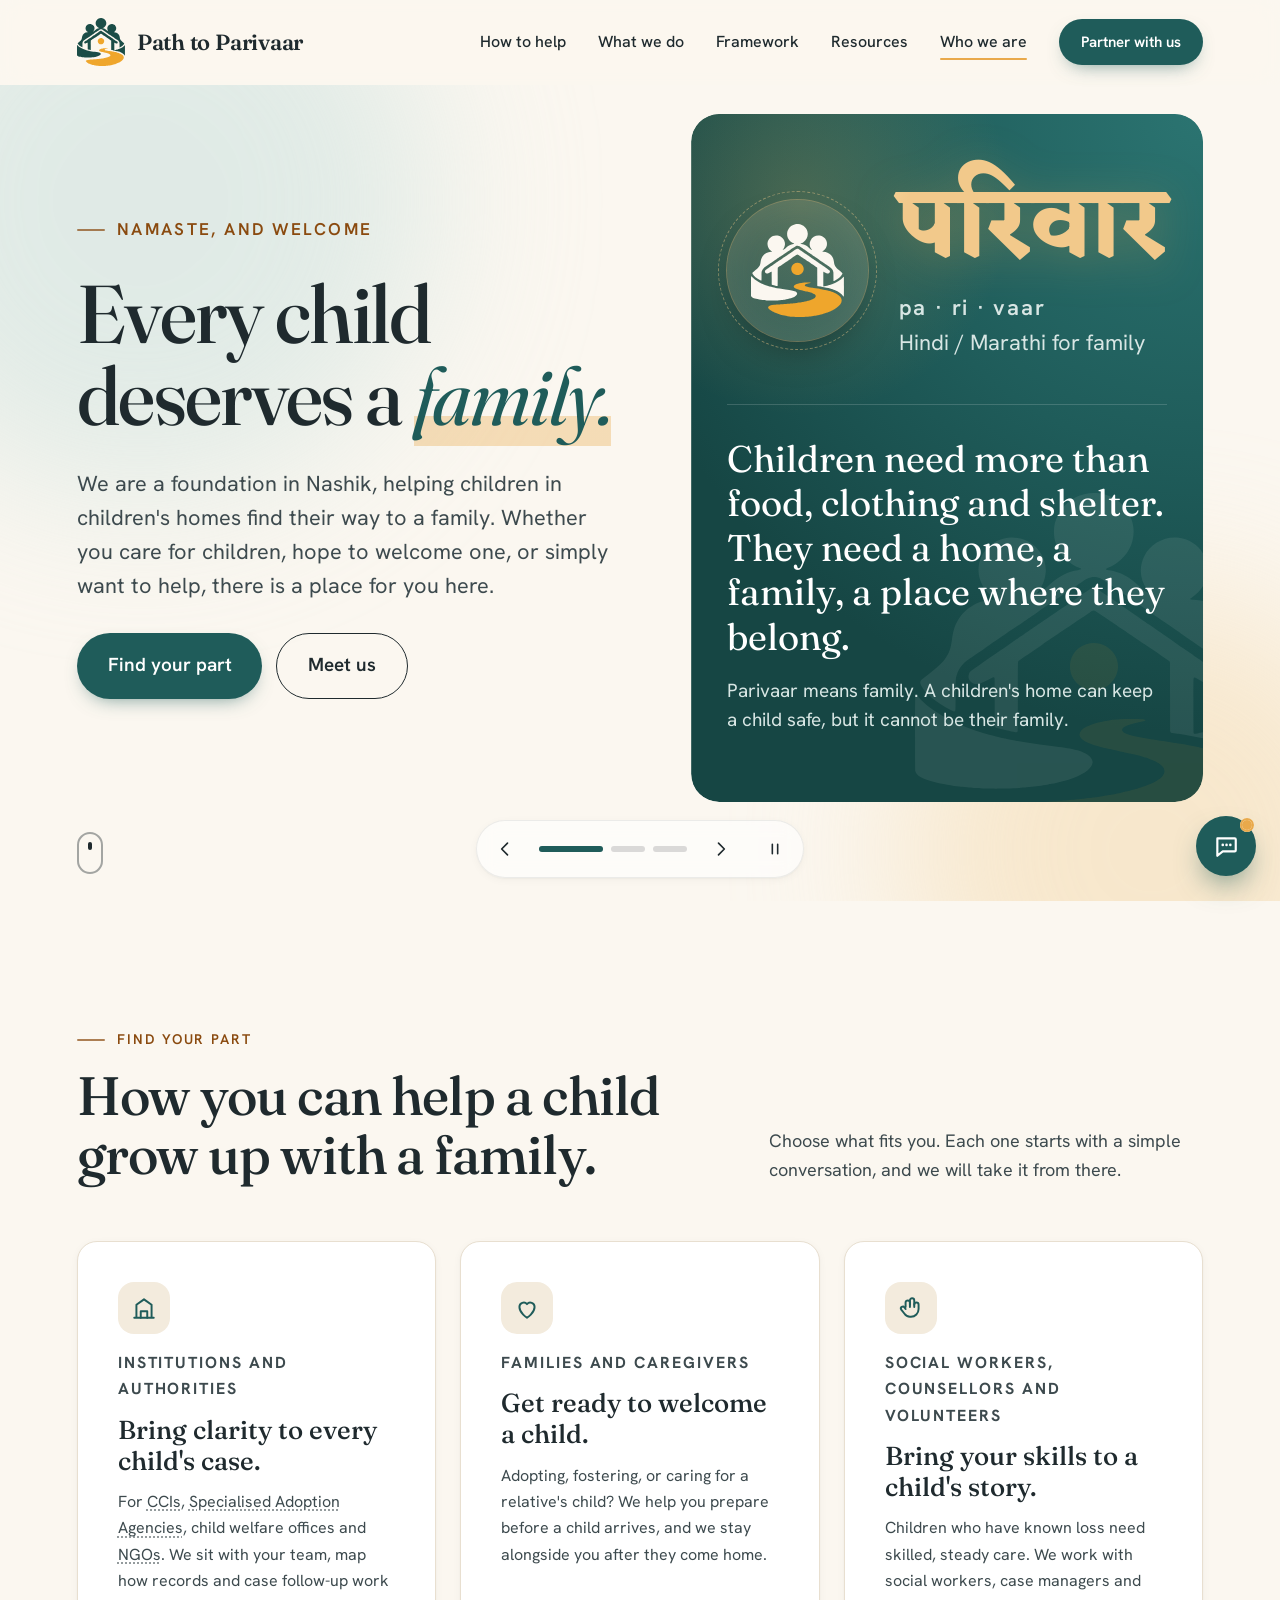
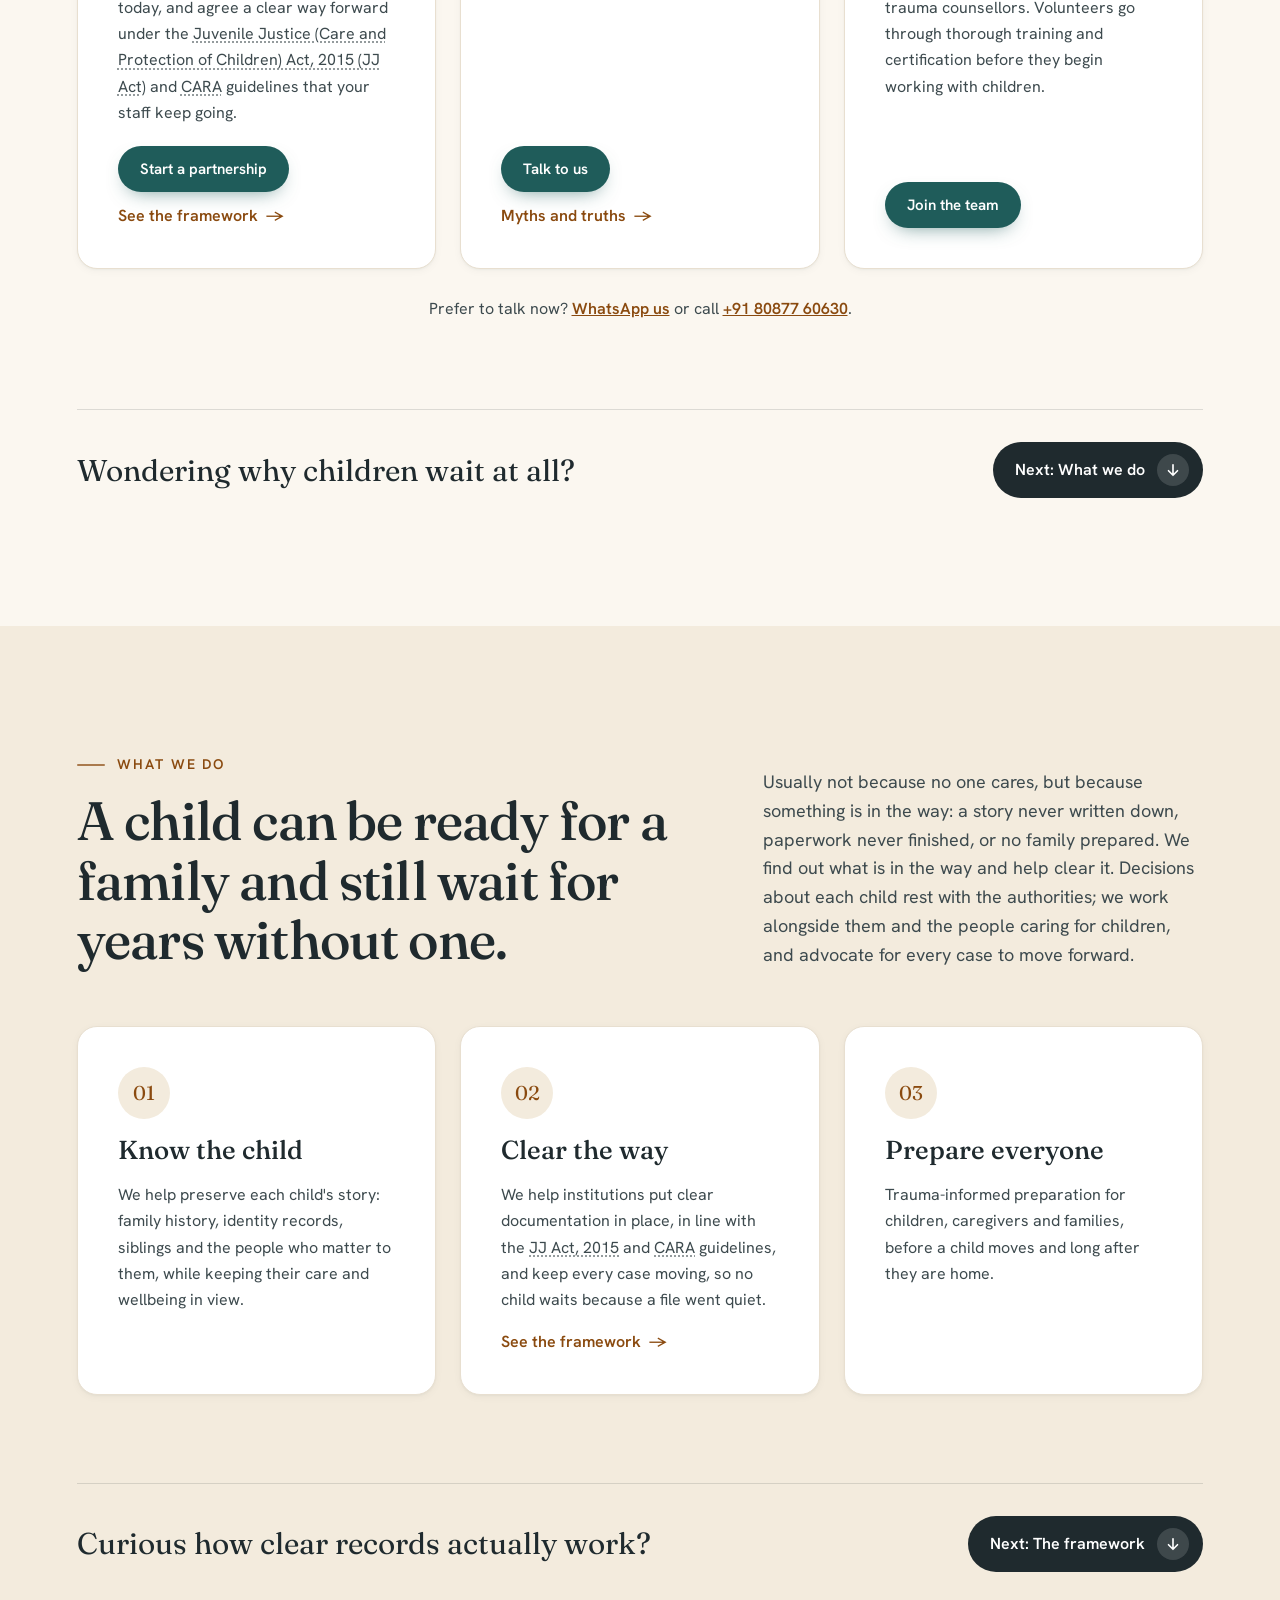
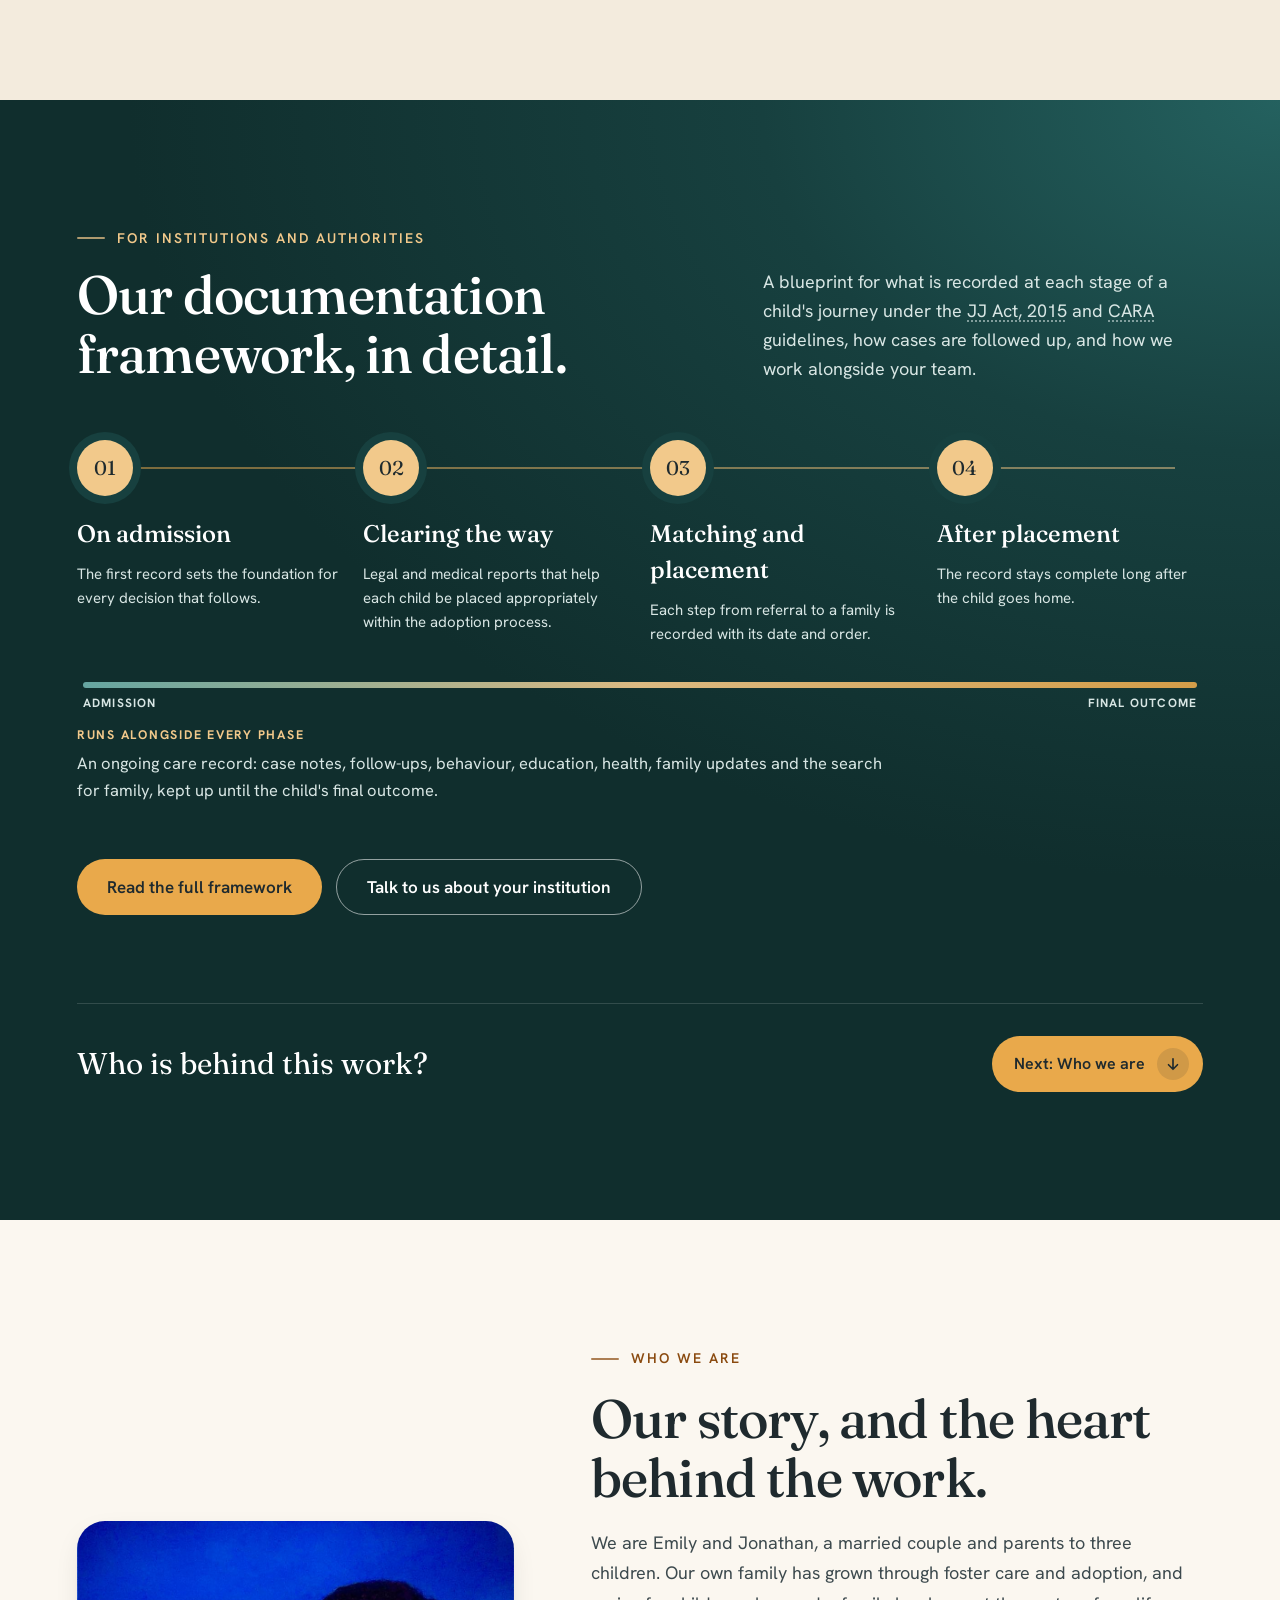
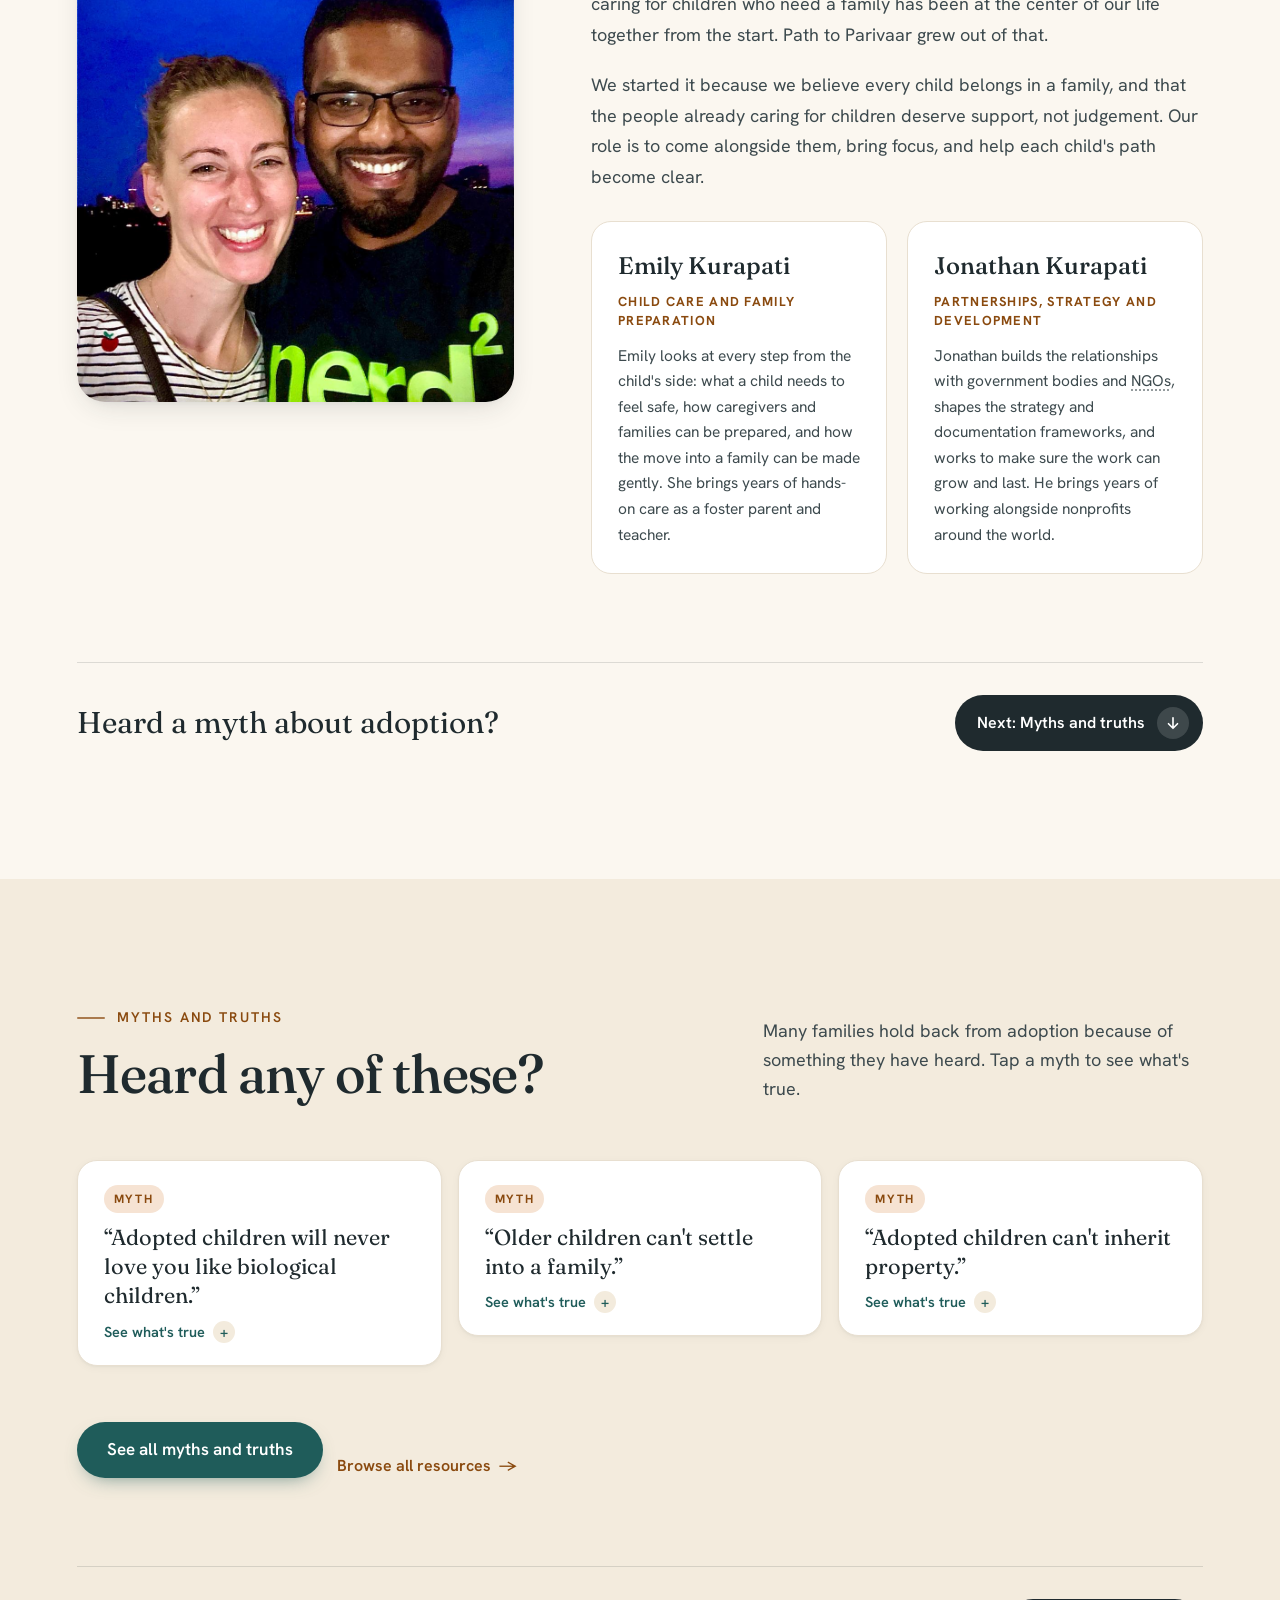
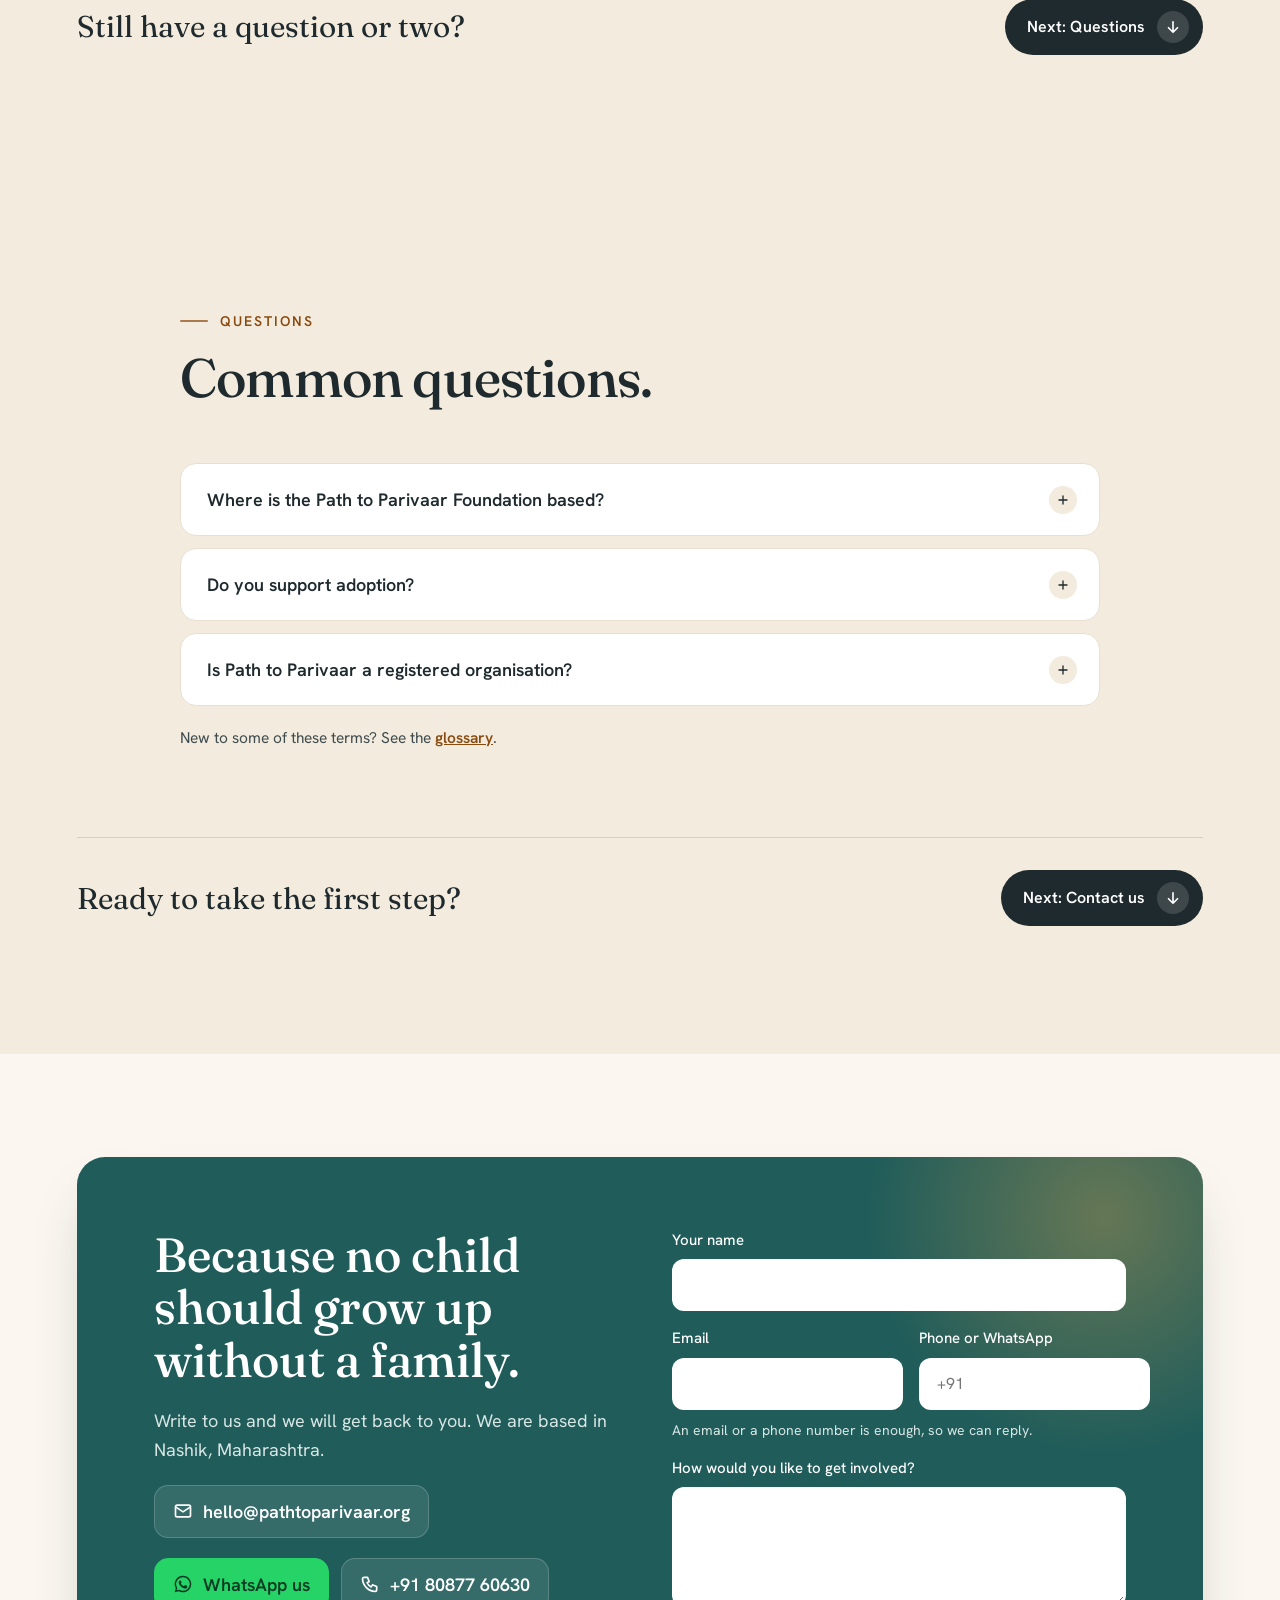
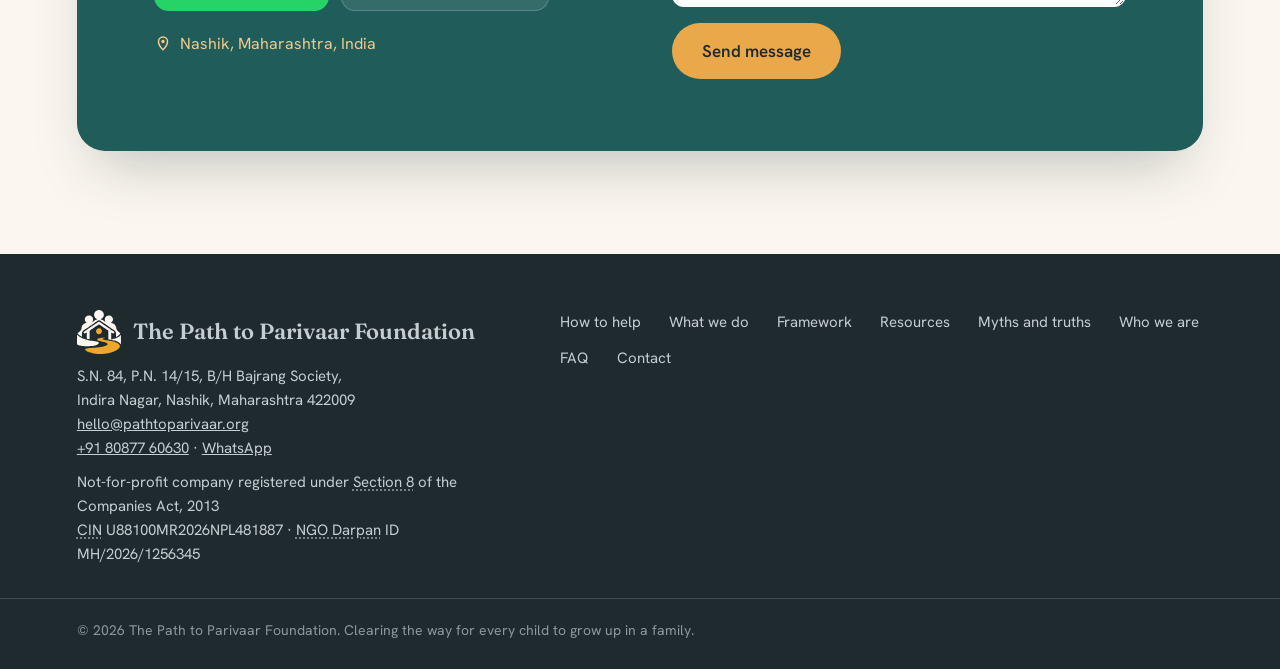
==== index.html @ e277a5b7 "Add Myths and truths and Resources pages, with links across the site - myths.html: 10 myths with tap" ====
<!doctype html>
<html lang="en-IN">
<head>
<meta charset="utf-8">
<meta name="viewport" content="width=device-width, initial-scale=1, viewport-fit=cover">
<title>Path to Parivaar Foundation | Family-Based Care for Children in Nashik, Maharashtra</title>
<meta name="description" content="The Path to Parivaar Foundation, Nashik: we find out what is keeping a child from growing up in a family, and help clear it, working alongside children's homes and government bodies under the Juvenile Justice (Care and Protection of Children) Act, 2015 and CARA guidelines.">
<meta name="keywords" content="Path to Parivaar, Nashik NGO, child welfare Nashik, foster care Maharashtra, adoption Nashik, kinship care India, family-based care, child care institutions, CCI support, deinstitutionalisation India, permanency for children">
<meta name="author" content="The Path to Parivaar Foundation">
<meta name="robots" content="index, follow, max-image-preview:large">
<link rel="canonical" href="https://pathtoparivaar.org/">
<meta name="theme-color" content="#1F5C5A">

<!-- Local SEO -->
<meta name="geo.region" content="IN-MH">
<meta name="geo.placename" content="Nashik, Maharashtra">
<meta name="geo.position" content="19.9975;73.7898">
<meta name="ICBM" content="19.9975, 73.7898">

<!-- Open Graph / social -->
<meta property="og:type" content="website">
<meta property="og:site_name" content="The Path to Parivaar Foundation">
<meta property="og:locale" content="en_IN">
<meta property="og:url" content="https://pathtoparivaar.org/">
<meta property="og:title" content="Path to Parivaar Foundation | Every child deserves a family">
<meta property="og:description" content="We find out what is keeping a child from growing up in a family, and help clear it. Based in Nashik, Maharashtra.">
<meta property="og:image" content="https://pathtoparivaar.org/assets/img/social-share.jpg">
<meta property="og:image:type" content="image/jpeg">
<meta property="og:image:width" content="1200">
<meta property="og:image:height" content="630">
<meta property="og:image:alt" content="The Path to Parivaar Foundation: Every child deserves a family. Nashik, Maharashtra.">
<meta name="twitter:card" content="summary_large_image">
<meta name="twitter:title" content="Path to Parivaar Foundation | Every child deserves a family">
<meta name="twitter:description" content="We find out what is keeping a child from growing up in a family, and help clear it. Based in Nashik, Maharashtra.">
<meta name="twitter:image" content="https://pathtoparivaar.org/assets/img/social-share.jpg">
<meta name="twitter:image:alt" content="The Path to Parivaar Foundation: Every child deserves a family. Nashik, Maharashtra.">

<link rel="icon" href="assets/img/favicon.ico" sizes="48x48">
<link rel="icon" href="assets/img/favicon.svg" type="image/svg+xml">
<link rel="apple-touch-icon" href="assets/img/apple-touch-icon.png">
<link rel="manifest" href="site.webmanifest">

<link rel="preconnect" href="https://fonts.googleapis.com">
<link rel="preconnect" href="https://fonts.gstatic.com" crossorigin>
<link href="https://fonts.googleapis.com/css2?family=Fraunces:opsz,wght@9..144,400;9..144,500;9..144,600&amp;family=Hanken+Grotesk:wght@400;500;600;700&amp;family=Eczar:wght@600;700&amp;display=swap" rel="stylesheet">
<link rel="stylesheet" href="assets/css/styles.css">

<script type="application/ld+json">
{
  "@context": "https://schema.org",
  "@graph": [
    {
      "@type": "NGO",
      "@id": "https://pathtoparivaar.org/#org",
      "name": "The Path to Parivaar Foundation",
      "legalName": "Path to Parivaar Foundation",
      "alternateName": "Path to Parivaar",
      "foundingDate": "2026-10-17",
      "founder": [
        { "@type": "Person", "name": "Emily Kurapati", "jobTitle": "Child care and family preparation" },
        { "@type": "Person", "name": "Jonathan Kurapati", "jobTitle": "Partnerships, strategy and development" }
      ],
      "identifier": [
        { "@type": "PropertyValue", "propertyID": "CIN", "value": "U88100MR2026NPL481887" },
        { "@type": "PropertyValue", "propertyID": "NGO Darpan ID", "value": "MH/2026/1256345" }
      ],
      "url": "https://pathtoparivaar.org/",
      "logo": "https://pathtoparivaar.org/assets/brand/logo-1024.png",
      "image": "https://pathtoparivaar.org/assets/img/social-share.jpg",
      "email": "hello@pathtoparivaar.org",
      "telephone": "+91-80877-60630",
      "contactPoint": {
        "@type": "ContactPoint",
        "telephone": "+91-80877-60630",
        "email": "hello@pathtoparivaar.org",
        "contactType": "customer support",
        "areaServed": "IN"
      },
      "description": "A Nashik, Maharashtra based foundation that finds out what is keeping a child from growing up in a family, and helps clear it, working alongside children's homes and government bodies under the Juvenile Justice (Care and Protection of Children) Act, 2015 and CARA guidelines.",
      "slogan": "Every child deserves a family.",
      "address": {
        "@type": "PostalAddress",
        "streetAddress": "S.N. 84, P.N. 14/15, B/H Bajrang Society, Indira Nagar",
        "postalCode": "422009",
        "addressLocality": "Nashik",
        "addressRegion": "Maharashtra",
        "addressCountry": "IN"
      },
      "geo": { "@type": "GeoCoordinates", "latitude": 19.9975, "longitude": 73.7898 },
      "areaServed": [
        { "@type": "City", "name": "Nashik" },
        { "@type": "State", "name": "Maharashtra" },
        { "@type": "Country", "name": "India" }
      ],
      "knowsAbout": ["Family-based care", "Foster care", "Kinship care", "Adoption", "Family reunification", "Trauma-informed care", "Child protection", "Legal identity documentation for children"]
    },
    {
      "@type": "WebSite",
      "@id": "https://pathtoparivaar.org/#website",
      "url": "https://pathtoparivaar.org/",
      "name": "The Path to Parivaar Foundation",
      "inLanguage": "en-IN",
      "publisher": { "@id": "https://pathtoparivaar.org/#org" }
    },
    {
      "@type": "FAQPage",
      "mainEntity": [
        {
          "@type": "Question",
          "name": "Where is the Path to Parivaar Foundation based?",
          "acceptedAnswer": { "@type": "Answer", "text": "We are based in Nashik, Maharashtra, India. Our work begins with children, institutions, and families in and around Nashik." }
        },
        {
          "@type": "Question",
          "name": "Do you support adoption?",
          "acceptedAnswer": { "@type": "Answer", "text": "We value adoption deeply; our own family has grown through it. What we hope for is the best outcome for each child. For many children that is adoption, and for others it is a safe return to their birth family or care with relatives. The decision always rests with the authorities. Our part is to make sure they have the full picture, and to advocate for each child's case to move forward without delay." }
        },
        {
          "@type": "Question",
          "name": "Is Path to Parivaar a registered organisation?",
          "acceptedAnswer": { "@type": "Answer", "text": "Yes. Path to Parivaar Foundation is a not-for-profit company registered under Section 8 of the Companies Act, 2013, incorporated on 17 October 2026 (CIN U88100MR2026NPL481887). We are also registered on NITI Aayog's NGO Darpan portal (Darpan ID MH/2026/1256345)." }
        }
      ]
    }
  ]
}
</script>
</head>
<body data-formspree="myeeanyq">
<a class="skip-link" href="#main">Skip to content</a>

<!-- NAV -->
<header class="site-header" id="site-header">
  <div class="header-inner">
    <a href="#top" class="brand" id="brand" aria-label="Path to Parivaar, back to top">
      <img class="brand-mark" src="assets/brand/logo.svg" width="48" height="48" alt="" aria-hidden="true">
      <span class="brand-name">Path to Parivaar</span>
    </a>
    <nav aria-label="Main" class="main-nav" id="main-nav">
      <a href="#involved" class="nav-link">How to help</a>
      <a href="#work" class="nav-link">What we do</a>
      <a href="framework.html" class="nav-link">Framework</a>
      <a href="resources.html" class="nav-link">Resources</a>
      <a href="#team" class="nav-link">Who we are</a>
      <a href="#contact" class="btn btn-primary btn-sm">Partner with us</a>
    </nav>
    <button class="menu-toggle" id="menu-toggle" aria-label="Open menu" aria-expanded="false" aria-controls="main-nav">
      <span></span><span></span><span></span>
    </button>
  </div>
  <div class="scroll-progress" aria-hidden="true"><span id="scroll-progress-bar"></span></div>
</header>

<main id="main">

<!-- HERO SLIDER -->
<section id="top" class="hero" aria-roledescription="carousel" aria-label="Highlights" data-chapter="Welcome">
  <div class="hero-bg" aria-hidden="true">
    <span class="blob blob-a"></span>
    <span class="blob blob-b"></span>
  </div>

  <div class="hero-slides" id="hero-slides" aria-live="polite">

    <!-- Slide 1 -->
    <div class="slide is-active" role="group" aria-roledescription="slide" aria-label="1 of 3" data-theme="teal">
      <div class="slide-copy">
        <p class="eyebrow anim">Namaste, and welcome</p>
        <h1 class="hero-title anim">Every child deserves a <em>family.</em></h1>
        <p class="hero-lead anim">We are a foundation in Nashik, helping children in children's homes find their way to a family. Whether you care for children, hope to welcome one, or simply want to help, there is a place for you here.</p>
        <div class="hero-ctas anim">
          <a href="#involved" class="btn btn-primary">Find your part</a>
          <a href="#team" class="btn btn-ghost">Meet us</a>
        </div>
      </div>
      <div class="slide-visual">
        <div class="visual-card visual-teal visual-welcome">
          <img class="card-mark" src="assets/brand/logo-light.svg" alt="" aria-hidden="true">
          <div class="vc-top">
            <div class="medallion" aria-hidden="true">
              <span class="medallion-ring"></span>
              <img src="assets/brand/logo-light.svg" alt="">
            </div>
            <div class="word-feature">
              <p class="word-deva" lang="hi">परिवार</p>
              <p class="word-meta"><span>pa · ri · vaar</span><em>Hindi / Marathi for family</em></p>
            </div>
          </div>
          <div class="visual-body">
            <p class="visual-quote">Children need more than food, clothing and shelter. They need a home, a family, a place where they belong.</p>
            <p class="visual-text">Parivaar means family. A children's home can keep a child safe, but it cannot be their family.</p>
          </div>
        </div>
      </div>
    </div>

    <!-- Slide 2: The right path -->
    <div class="slide" role="group" aria-roledescription="slide" aria-label="2 of 3" aria-hidden="true" data-theme="amber">
      <div class="slide-copy">
        <p class="eyebrow anim">The best outcome for every child</p>
        <h2 class="hero-title anim">Adoption, or a safe return home. <em>Whatever is best for the child.</em></h2>
        <p class="hero-lead anim">When a child is placed in a children's home, their story is gathered first. The authorities then decide what is best for that child: adoption, a safe return home, living with relatives or <abbr class="term" tabindex="0" data-tip="A family looks after a child in their own home for a time, while longer-term plans are made.">foster care</abbr>. We do not make that decision. We help the authorities see the full picture, advocate for each case to keep moving, and help prepare children, caregivers and families for what comes next.</p>
        <div class="hero-ctas anim">
          <a href="#involved" class="btn btn-primary">Find your part</a>
          <a href="framework.html#path" class="btn btn-ghost">See the full path</a>
        </div>
      </div>
      <div class="slide-visual">
        <div class="visual-card visual-amber visual-journey">
          <p class="jn-label">How a child's path is decided</p>
          <ol class="journey"><li style="--i:0"><span class="jn-icon"><svg viewBox="0 0 24 24" aria-hidden="true"><path d="M3 11l9-7 9 7"/><path d="M5 10v10h14V10"/><path d="M10 20v-5h4v5"/></svg></span><b>Enters a children's home</b><small>often with little or no paperwork</small></li><li style="--i:1"><span class="jn-icon"><svg viewBox="0 0 24 24" aria-hidden="true"><path d="M6 3h9l4 4v14H6z"/><path d="M14 3v5h5M9 13h7M9 17h5"/></svg></span><b>Story gathered</b><small>identity, family history and records</small></li><li style="--i:2"><span class="jn-icon"><svg viewBox="0 0 24 24" aria-hidden="true"><path d="M12 4v16M7 20h10M5 8h14"/><path d="M5 8l-2.5 6a3 3 0 005 0zM19 8l-2.5 6a3 3 0 005 0z"/></svg></span><b>Decision made</b><small>by the <abbr class="term" tabindex="0" data-tip="Child Welfare Committee: The district body that decides on the care, protection and rehabilitation of children in need of care. Decisions about a child rest with it.">Child Welfare Committee</abbr>, in the child's best interest</small></li></ol>
          <p class="jn-label">Then, the right path for this child</p>
          <ul class="outcomes"><li style="--i:0"><span class="oc-icon"><svg viewBox="0 0 24 24" aria-hidden="true"><circle cx="7" cy="6" r="2.5"/><circle cx="17" cy="6" r="2.5"/><circle cx="12" cy="12" r="2"/><path d="M3 21v-5a4 4 0 018 0M13 21v-5a4 4 0 018 0M9.5 21v-2a2.5 2.5 0 015 0v2"/></svg></span><b>Adoption</b><small>a new, permanent family</small></li><li style="--i:1"><span class="oc-icon"><svg viewBox="0 0 24 24" aria-hidden="true"><path d="M3 11l9-7 9 7"/><path d="M5 10v10h14V10"/><path d="M10 20v-5h4v5"/></svg></span><b>Return home</b><small>to their birth family, when it is safe</small></li><li style="--i:2"><span class="oc-icon"><svg viewBox="0 0 24 24" aria-hidden="true"><circle cx="8" cy="8" r="3"/><circle cx="17" cy="9" r="2.5"/><path d="M2.5 20c0-3 2.5-5.5 5.5-5.5s5.5 2.5 5.5 5.5M14 20c.3-2.5 1.7-4.2 3.5-4.2 2.2 0 3.5 1.8 3.5 4.2"/></svg></span><b><abbr class="term" tabindex="0" data-tip="Care of a child by grandparents, other relatives or close family friends.">Kinship care</abbr></b><small>with grandparents or other relatives</small></li><li style="--i:3"><span class="oc-icon"><svg viewBox="0 0 24 24" aria-hidden="true"><circle cx="12" cy="12" r="4"/><path d="M12 2v2M12 20v2M2 12h2M20 12h2M4.9 4.9l1.4 1.4M17.7 17.7l1.4 1.4M4.9 19.1l1.4-1.4M17.7 6.3l1.4-1.4"/></svg></span><b>Foster care</b><small>a family's care for a time</small></li><li style="--i:4"><span class="oc-icon"><svg viewBox="0 0 24 24" aria-hidden="true"><path d="M12 3l8 4v5c0 5-3.5 8-8 9-4.5-1-8-4-8-9V7z"/><path d="M9 12l2 2 4-4"/></svg></span><b>Other permanent care</b><small>a legal, lasting arrangement</small></li><li class="oc-goal" style="--i:5"><b>One goal:</b><span>a place to belong.</span></li></ul>
        </div>
      </div>
    </div>
    <!-- Slide 3: Nashik -->
    <div class="slide" role="group" aria-roledescription="slide" aria-label="3 of 3" aria-hidden="true" data-theme="ink">
      <div class="slide-copy">
        <p class="eyebrow anim">Rooted in Nashik, Maharashtra</p>
        <h2 class="hero-title anim">Local work, <em>close to every child.</em></h2>
        <p class="hero-lead anim">Our work in Nashik begins with the institutions, agencies, and families already caring for its children, so that every child in their care is known by name, not by file number.</p>
        <div class="hero-ctas anim">
          <a href="#contact" class="btn btn-primary" data-topic="I represent an institution or agency in Nashik and would like to start a partnership.">Partner with us in Nashik</a>
          <a href="#team" class="btn btn-ghost">Who we are</a>
        </div>
      </div>
      <div class="slide-visual">
        <div class="visual-card visual-ink">
          <svg class="nashik-map" viewBox="0 0 400 400" aria-hidden="true">
            <defs>
              <radialGradient id="glow" cx="50%" cy="50%" r="50%"><stop offset="0%" stop-color="#E9A94B" stop-opacity=".55"/><stop offset="100%" stop-color="#E9A94B" stop-opacity="0"/></radialGradient>
            </defs>
            <g class="map-rings" fill="none" stroke="#F2C98B" stroke-opacity=".18">
              <circle cx="200" cy="190" r="60"/><circle cx="200" cy="190" r="110"/><circle cx="200" cy="190" r="160"/>
            </g>
            <path class="river" d="M-20 330 C 60 300, 120 350, 180 300 S 280 240, 330 270 S 410 250, 430 230" fill="none" stroke="#6FB3AE" stroke-width="5" stroke-linecap="round"/>
            <circle cx="200" cy="190" r="70" fill="url(#glow)"/>
            <g class="pin">
              <path d="M200 120c-24 0-42 18-42 41 0 31 42 71 42 71s42-40 42-71c0-23-18-41-42-41z" fill="#E9A94B"/>
              <circle cx="200" cy="161" r="14" fill="#1F2A2E"/>
            </g>
            <circle class="pulse" cx="200" cy="232" r="8" fill="none" stroke="#E9A94B" stroke-width="2"/>
          </svg>
          <div class="visual-body">
            <div class="deva-small"><abbr class="term" tabindex="0" data-tip="Nashik, written in Devanagari script as it appears in Marathi and Hindi.">नाशिक</abbr></div>
            <p class="visual-quote">Nashik, Maharashtra</p>
            <p class="visual-text">On the banks of the Godavari. 19.99° N, 73.79° E.</p>
          </div>
        </div>
      </div>
    </div>

  </div>

  <div class="hero-controls">
    <button class="hero-arrow" id="hero-prev" aria-label="Previous slide"><svg viewBox="0 0 24 24" width="20" height="20" aria-hidden="true"><path d="M15 5l-7 7 7 7" fill="none" stroke="currentColor" stroke-width="2" stroke-linecap="round" stroke-linejoin="round"/></svg></button>
    <div class="hero-dots" id="hero-dots" role="tablist" aria-label="Choose slide">
      <button role="tab" aria-selected="true" aria-label="Slide 1: Every child deserves a family" class="dot is-active"><span></span></button>
      <button role="tab" aria-selected="false" aria-label="Slide 2: The best outcome for every child" class="dot"><span></span></button>
      <button role="tab" aria-selected="false" aria-label="Slide 3: Rooted in Nashik" class="dot"><span></span></button>
    </div>
    <button class="hero-arrow" id="hero-next" aria-label="Next slide"><svg viewBox="0 0 24 24" width="20" height="20" aria-hidden="true"><path d="M9 5l7 7-7 7" fill="none" stroke="currentColor" stroke-width="2" stroke-linecap="round" stroke-linejoin="round"/></svg></button>
    <button class="hero-pause" id="hero-pause" aria-label="Pause slideshow" aria-pressed="false">
      <svg class="i-pause" viewBox="0 0 24 24" width="16" height="16" aria-hidden="true"><path d="M8 5v14M16 5v14" stroke="currentColor" stroke-width="2.4" stroke-linecap="round"/></svg>
      <svg class="i-play" viewBox="0 0 24 24" width="16" height="16" aria-hidden="true"><path d="M8 5l11 7-11 7z" fill="currentColor"/></svg>
    </button>
  </div>
  <a href="#involved" class="scroll-cue" aria-label="Scroll to content"><span></span></a>
</section>

<!-- FIND YOUR PART -->
<section id="involved" class="section help" data-chapter="Find your part">
  <div class="container">
    <div class="section-head split">
      <div class="reveal">
        <p class="eyebrow">Find your part</p>
        <h2 class="section-title">How you can help a child grow up with a family.</h2>
      </div>
      <p class="section-lead reveal" style="--d:1">Choose what fits you. Each one starts with a simple conversation, and we will take it from there.</p>
    </div>
    <div class="grid-3 help-grid">
      <article class="card card-hover help-card reveal">
        <div class="icon-badge" aria-hidden="true"><svg viewBox="0 0 24 24"><path d="M3 21h18M5 21V9l7-5 7 5v12"/><path d="M9 21v-6h6v6"/></svg></div>
        <p class="help-who">Institutions and authorities</p>
        <h3 class="card-title">Bring clarity to every child's case.</h3>
        <p>For <abbr class="term" tabindex="0" data-tip="Child Care Institution: A children&#x27;s home or shelter registered under the JJ Act, 2015 to care for children who need care and protection.">CCIs</abbr>, <abbr class="term" tabindex="0" data-tip="Specialised Adoption Agency: An institution recognised to care for children who are orphaned, abandoned or surrendered, and to place them for adoption.">Specialised Adoption Agencies</abbr>, child welfare offices and <abbr class="term" tabindex="0" data-tip="Non-governmental organisation: A not-for-profit organisation that works independently of government.">NGOs</abbr>. We sit with your team, map how records and case follow-up work today, and agree a clear way forward under the <abbr class="term" tabindex="0" data-tip="Juvenile Justice (Care and Protection of Children) Act, 2015: India&#x27;s main law for children who need care and protection, covering children&#x27;s homes, child welfare committees, foster care and adoption. It was amended in 2021.">Juvenile Justice (Care and Protection of Children) Act, 2015 (JJ Act)</abbr> and <abbr class="term" tabindex="0" data-tip="Central Adoption Resource Authority: The Government of India body, under the Ministry of Women and Child Development, that regulates adoption in India. Its Adoption Regulations are commonly called the CARA guidelines.">CARA</abbr> guidelines that your staff keep going.</p>
        <div class="help-actions">
          <a href="#contact" class="btn btn-primary btn-sm" data-topic="I represent an institution or agency and would like to start a partnership.">Start a partnership</a>
          <a href="framework.html" class="link-arrow">See the framework <span aria-hidden="true">→</span></a>
        </div>
      </article>
      <article class="card card-hover help-card reveal" style="--d:1">
        <div class="icon-badge" aria-hidden="true"><svg viewBox="0 0 24 24"><path d="M12 21s-7-4.5-7-10a4 4 0 017-2.6A4 4 0 0119 11c0 5.5-7 10-7 10z"/></svg></div>
        <p class="help-who">Families and caregivers</p>
        <h3 class="card-title">Get ready to welcome a child.</h3>
        <p>Adopting, fostering, or caring for a relative's child? We help you prepare before a child arrives, and we stay alongside you after they come home.</p>
        <div class="help-actions">
          <a href="#contact" class="btn btn-primary btn-sm" data-topic="We are a family or caregiver looking for preparation and support.">Talk to us</a>
          <a href="myths.html" class="link-arrow">Myths and truths <span aria-hidden="true">→</span></a>
        </div>
      </article>
      <article class="card card-hover help-card reveal" style="--d:2">
        <div class="icon-badge" aria-hidden="true"><svg viewBox="0 0 24 24"><path d="M7 11V7a2 2 0 014 0v4"/><path d="M11 9V5a2 2 0 014 0v6"/><path d="M15 9a2 2 0 014 0v4a7 7 0 01-7 7h-1a6 6 0 01-5-2.7L3 13.5a1.8 1.8 0 013-2L7 13"/></svg></div>
        <p class="help-who">Social workers, counsellors and volunteers</p>
        <h3 class="card-title">Bring your skills to a child's story.</h3>
        <p>Children who have known loss need skilled, steady care. We work with social workers, case managers and trauma counsellors. Volunteers go through thorough training and certification before they begin working with children.</p>
        <div class="help-actions">
          <a href="#contact" class="btn btn-primary btn-sm" data-topic="I am a social worker, case manager, counsellor or volunteer and would like to work with Path to Parivaar.">Join the team</a>
        </div>
      </article>
    </div>
    <p class="help-alt reveal">Prefer to talk now? <a href="https://wa.me/918087760630" target="_blank" rel="noopener">WhatsApp us</a> or call <a href="tel:+918087760630">+91 80877 60630</a>.</p>
  </div>
  <div class="next-up reveal">
    <p class="next-q">Wondering why children wait at all?</p>
    <a class="next-link" href="#work"><span>Next: What we do</span><svg viewBox="0 0 24 24" aria-hidden="true"><path d="M12 5v14M6 13l6 6 6-6"/></svg></a>
  </div>
</section>

<!-- WHAT WE DO -->
<section id="work" class="section section-sand" data-chapter="What we do">
  <div class="container">
    <div class="section-head split">
      <div class="reveal">
        <p class="eyebrow">What we do</p>
        <h2 class="section-title">A child can be ready for a family and still wait for years without one.</h2>
      </div>
      <p class="section-lead reveal" style="--d:1">Usually not because no one cares, but because something is in the way: a story never written down, paperwork never finished, or no family prepared. We find out what is in the way and help clear it. Decisions about each child rest with the authorities; we work alongside them and the people caring for children, and advocate for every case to move forward.</p>
    </div>
    <div class="grid-3 work-grid">
      <article class="card card-hover work-card reveal">
        <span class="card-num">01</span>
        <h3 class="card-title">Know the child</h3>
        <p>We help preserve each child's story: family history, identity records, siblings and the people who matter to them, while keeping their care and wellbeing in view.</p>
      </article>
      <article class="card card-hover work-card reveal" style="--d:1">
        <span class="card-num">02</span>
        <h3 class="card-title">Clear the way</h3>
        <p>We help institutions put clear documentation in place, in line with the <abbr class="term" tabindex="0" data-tip="Juvenile Justice (Care and Protection of Children) Act, 2015: India&#x27;s main law for children who need care and protection, covering children&#x27;s homes, child welfare committees, foster care and adoption. It was amended in 2021.">JJ Act, 2015</abbr> and <abbr class="term" tabindex="0" data-tip="Central Adoption Resource Authority: The Government of India body, under the Ministry of Women and Child Development, that regulates adoption in India. Its Adoption Regulations are commonly called the CARA guidelines.">CARA</abbr> guidelines, and keep every case moving, so no child waits because a file went quiet.</p>
        <a href="framework.html" class="link-arrow">See the framework <span aria-hidden="true">→</span></a>
      </article>
      <article class="card card-hover work-card reveal" style="--d:2">
        <span class="card-num">03</span>
        <h3 class="card-title">Prepare everyone</h3>
        <p>Trauma-informed preparation for children, caregivers and families, before a child moves and long after they are home.</p>
      </article>
    </div>
  </div>
  <div class="next-up reveal">
    <p class="next-q">Curious how clear records actually work?</p>
    <a class="next-link" href="#framework"><span>Next: The framework</span><svg viewBox="0 0 24 24" aria-hidden="true"><path d="M12 5v14M6 13l6 6 6-6"/></svg></a>
  </div>
</section>

<!-- FRAMEWORK TEASER -->
<section id="framework" class="section section-ink carebase" data-chapter="The framework">
  <div class="container">
    <div class="section-head split">
      <div class="reveal">
        <p class="eyebrow eyebrow-gold">For institutions and authorities</p>
        <h2 class="section-title">Our documentation framework, in detail.</h2>
      </div>
      <p class="section-lead cb-lead reveal" style="--d:1">A blueprint for what is recorded at each stage of a child's journey under the <abbr class="term" tabindex="0" data-tip="Juvenile Justice (Care and Protection of Children) Act, 2015: India&#x27;s main law for children who need care and protection, covering children&#x27;s homes, child welfare committees, foster care and adoption. It was amended in 2021.">JJ Act, 2015</abbr> and <abbr class="term" tabindex="0" data-tip="Central Adoption Resource Authority: The Government of India body, under the Ministry of Women and Child Development, that regulates adoption in India. Its Adoption Regulations are commonly called the CARA guidelines.">CARA</abbr> guidelines, how cases are followed up, and how we work alongside your team.</p>
    </div>
    <ol class="fw-phases">
      <li class="fw-phase fw-mini reveal" style="--d:0">
        <span class="fw-num">01</span>
        <h3>On admission</h3>
        <p>The first record sets the foundation for every decision that follows.</p>
      </li>
      <li class="fw-phase fw-mini reveal" style="--d:1">
        <span class="fw-num">02</span>
        <h3>Clearing the way</h3>
        <p>Legal and medical reports that help each child be placed appropriately within the adoption process.</p>
      </li>
      <li class="fw-phase fw-mini reveal" style="--d:2">
        <span class="fw-num">03</span>
        <h3>Matching and placement</h3>
        <p>Each step from referral to a family is recorded with its date and order.</p>
      </li>
      <li class="fw-phase fw-mini reveal" style="--d:3">
        <span class="fw-num">04</span>
        <h3>After placement</h3>
        <p>The record stays complete long after the child goes home.</p>
      </li>
    </ol>

    <div class="fw-parallel fw-parallel-short reveal">
      <div class="fw-parallel-track" aria-hidden="true"><span class="fw-pt-line"></span><span class="fw-pt-pulse"></span><span class="fw-pt-start">Admission</span><span class="fw-pt-end">Final outcome</span></div>
      <p class="fw-parallel-tag">Runs alongside every phase</p>
      <p class="fw-parallel-line">An ongoing care record: case notes, follow-ups, behaviour, education, health, family updates and the search for family, kept up until the child's final outcome.</p>
    </div>

    <div class="teaser-actions reveal">
      <a href="framework.html" class="btn btn-amber">Read the full framework</a>
      <a href="#contact" class="btn btn-ghost-light" data-topic="I would like to talk about bringing the documentation framework to our institution.">Talk to us about your institution</a>
    </div>
  </div>
  <div class="next-up reveal">
    <p class="next-q">Who is behind this work?</p>
    <a class="next-link" href="#team"><span>Next: Who we are</span><svg viewBox="0 0 24 24" aria-hidden="true"><path d="M12 5v14M6 13l6 6 6-6"/></svg></a>
  </div>
</section>

<!-- WHO WE ARE -->
<section id="team" class="section team" data-chapter="Who we are">
  <div class="container team-grid">
    <figure class="team-photo reveal">
      <img src="assets/img/team.jpeg" alt="Emily and Jonathan Kurapati" width="961" height="1280" loading="lazy" decoding="async">
    </figure>
    <div class="team-copy">
      <p class="eyebrow reveal">Who we are</p>
      <h2 class="section-title reveal">Our story, and the heart behind the work.</h2>
      <p class="team-lead reveal">We are Emily and Jonathan, a married couple and parents to three children. Our own family has grown through foster care and adoption, and caring for children who need a family has been at the center of our life together from the start. Path to Parivaar grew out of that.</p>
      <p class="team-lead reveal">We started it because we believe every child belongs in a family, and that the people already caring for children deserve support, not judgement. Our role is to come alongside them, bring focus, and help each child's path become clear.</p>
      <div class="team-people">
        <article class="person reveal">
          <h3>Emily Kurapati</h3>
          <p class="person-role">Child care and family preparation</p>
          <p>Emily looks at every step from the child's side: what a child needs to feel safe, how caregivers and families can be prepared, and how the move into a family can be made gently. She brings years of hands-on care as a foster parent and teacher.</p>
        </article>
        <article class="person reveal" style="--d:1">
          <h3>Jonathan Kurapati</h3>
          <p class="person-role">Partnerships, strategy and development</p>
          <p>Jonathan builds the relationships with government bodies and <abbr class="term" tabindex="0" data-tip="Non-governmental organisation: A not-for-profit organisation that works independently of government.">NGOs</abbr>, shapes the strategy and documentation frameworks, and works to make sure the work can grow and last. He brings years of working alongside nonprofits around the world.</p>
        </article>
      </div>
    </div>
  </div>
  <div class="next-up reveal">
    <p class="next-q">Heard a myth about adoption?</p>
    <a class="next-link" href="#myths"><span>Next: Myths and truths</span><svg viewBox="0 0 24 24" aria-hidden="true"><path d="M12 5v14M6 13l6 6 6-6"/></svg></a>
  </div>
</section>

<!-- MYTHS TEASER -->
<section id="myths" class="section section-sand" data-chapter="Myths">
  <div class="container">
    <div class="section-head split">
      <div class="reveal">
        <p class="eyebrow">Myths and truths</p>
        <h2 class="section-title">Heard any of these?</h2>
      </div>
      <p class="section-lead reveal" style="--d:1">Many families hold back from adoption because of something they have heard. Tap a myth to see what's true.</p>
    </div>
    <div class="myth-grid myth-grid-3">
        <details class="myth reveal" style="--d:0">
          <summary><span class="myth-tag">Myth</span><span class="myth-q">“Adopted children will never love you like biological children.”</span><span class="myth-hint">See what's true <span aria-hidden="true">+</span></span></summary>
          <div class="myth-truth"><span class="truth-tag">What's true</span><p>Love and attachment grow through consistent care and a sense of safety, not biology.</p></div>
        </details>
        <details class="myth reveal" style="--d:1">
          <summary><span class="myth-tag">Myth</span><span class="myth-q">“Older children can&#x27;t settle into a family.”</span><span class="myth-hint">See what's true <span aria-hidden="true">+</span></span></summary>
          <div class="myth-truth"><span class="truth-tag">What's true</span><p>Children of every age need love and stability. Older children bond deeply too, given patience, preparation and a nurturing home.</p></div>
        </details>
        <details class="myth reveal" style="--d:2">
          <summary><span class="myth-tag">Myth</span><span class="myth-q">“Adopted children can&#x27;t inherit property.”</span><span class="myth-hint">See what's true <span aria-hidden="true">+</span></span></summary>
          <div class="myth-truth"><span class="truth-tag">What's true</span><p>A legally adopted child has the same rights as a biological child, including the right to inherit.</p></div>
        </details>
    </div>
    <div class="teaser-actions reveal"><a href="myths.html" class="btn btn-primary">See all myths and truths</a><a href="resources.html" class="link-arrow">Browse all resources <span aria-hidden="true">→</span></a></div>
  </div>
  <div class="next-up reveal">
    <p class="next-q">Still have a question or two?</p>
    <a class="next-link" href="#faq"><span>Next: Questions</span><svg viewBox="0 0 24 24" aria-hidden="true"><path d="M12 5v14M6 13l6 6 6-6"/></svg></a>
  </div>
</section>

<!-- FAQ -->
<section id="faq" class="section section-sand" data-chapter="Questions">
  <div class="container faq-wrap">
    <div class="section-head reveal">
      <p class="eyebrow">Questions</p>
      <h2 class="section-title">Common questions.</h2>
    </div>
    <div class="faq-list">
      <details class="faq reveal">
        <summary>Where is the Path to Parivaar Foundation based?</summary>
        <div class="faq-body"><p>We are based in Nashik, Maharashtra, India. Our work begins with children, institutions, and families in and around Nashik.</p></div>
      </details>
      <details class="faq reveal">
        <summary>Do you support adoption?</summary>
        <div class="faq-body"><p>We value adoption deeply; our own family has grown through it. What we hope for is the best outcome for each child. For many children that is adoption, and for others it is a safe return to their birth family or care with relatives. The decision always rests with the authorities. Our part is to make sure they have the full picture, and to advocate for each child's case to move forward without delay. Wondering about common worries? Read <a href="myths.html">myths and truths about adoption</a>.</p></div>
      </details>
      <details class="faq reveal">
        <summary>Is Path to Parivaar a registered organisation?</summary>
        <div class="faq-body"><p>Yes. Path to Parivaar Foundation is a not-for-profit company registered under <abbr class="term" tabindex="0" data-tip="A not-for-profit company registered under Section 8 of the Companies Act, 2013. Its income can only be used for its charitable aims.">Section 8</abbr> of the Companies Act, 2013, incorporated on 17 October 2026 (<abbr class="term" tabindex="0" data-tip="Corporate Identity Number: The unique number the Registrar of Companies gives every registered company in India.">CIN</abbr> U88100MR2026NPL481887). We are also registered on NITI Aayog's <abbr class="term" tabindex="0" data-tip="NITI Aayog&#x27;s online register of NGOs. NITI Aayog (National Institution for Transforming India) is the Government of India&#x27;s policy think tank.">NGO Darpan</abbr> portal (Darpan ID MH/2026/1256345).</p></div>
      </details>
    </div>
    <p class="faq-more reveal">New to some of these terms? See the <a href="framework.html#glossary">glossary</a>.</p>
  </div>
  <div class="next-up reveal">
    <p class="next-q">Ready to take the first step?</p>
    <a class="next-link" href="#contact"><span>Next: Contact us</span><svg viewBox="0 0 24 24" aria-hidden="true"><path d="M12 5v14M6 13l6 6 6-6"/></svg></a>
  </div>
</section>

<!-- CONTACT -->
<section id="contact" class="contact reveal" data-chapter="Contact">
  <div class="contact-glow" aria-hidden="true"></div>
  <div class="contact-copy">
    <h2 class="contact-title">Because no child should grow up without a family.</h2>
    <p>Write to us and we will get back to you. We are based in Nashik, Maharashtra.</p>
    <a class="contact-email" href="mailto:hello@pathtoparivaar.org">
      <svg viewBox="0 0 24 24" width="20" height="20" aria-hidden="true"><rect x="3" y="5" width="18" height="14" rx="2" fill="none" stroke="currentColor" stroke-width="2"/><path d="M3 7l9 6 9-6" fill="none" stroke="currentColor" stroke-width="2"/></svg>
      hello@pathtoparivaar.org
    </a>
    <div class="contact-actions">
      <a class="contact-email contact-wa" href="https://wa.me/918087760630" target="_blank" rel="noopener"><svg viewBox="0 0 24 24" width="20" height="20" aria-hidden="true"><path fill="currentColor" d="M12 2a10 10 0 00-8.6 15.1L2 22l5-1.3A10 10 0 1012 2zm0 18.2c-1.5 0-3-.4-4.3-1.2l-.3-.2-3 .8.8-2.9-.2-.3A8.2 8.2 0 1112 20.2zm4.5-6.1c-.2-.1-1.5-.7-1.7-.8-.2-.1-.4-.1-.6.1l-.8 1c-.1.2-.3.2-.5.1a6.7 6.7 0 01-3.3-2.9c-.2-.4.2-.4.7-1.3.1-.2 0-.3 0-.4l-.8-1.8c-.2-.5-.4-.4-.6-.4h-.5a1 1 0 00-.7.3 3 3 0 00-.9 2.2c0 1.3.9 2.5 1 2.7.1.2 1.8 2.8 4.4 3.9 1.6.7 2.3.8 3.1.6.5-.1 1.5-.6 1.7-1.2.2-.6.2-1.1.2-1.2-.1-.1-.3-.2-.5-.3z"/></svg>WhatsApp us</a>
      <a class="contact-email" href="tel:+918087760630"><svg viewBox="0 0 24 24" width="20" height="20" aria-hidden="true"><path d="M5 4h4l2 5-2.5 1.5a11 11 0 005 5L15 13l5 2v4a2 2 0 01-2 2A16 16 0 013 6a2 2 0 012-2" fill="none" stroke="currentColor" stroke-width="2" stroke-linejoin="round"/></svg>+91 80877 60630</a>
    </div>
    <p class="contact-place"><svg viewBox="0 0 24 24" width="18" height="18" aria-hidden="true"><path d="M12 21s-6-5.6-6-11a6 6 0 0112 0c0 5.4-6 11-6 11z" fill="none" stroke="currentColor" stroke-width="2"/><circle cx="12" cy="10" r="2.2" fill="currentColor"/></svg>Nashik, Maharashtra, India</p>
  </div>
  <!-- Set data-formspree to the Formspree form id (formspree.io/f/<id>). Left empty, the form falls back to email. -->
  <form id="contact-form" class="contact-form" action="mailto:hello@pathtoparivaar.org" method="post" enctype="text/plain" data-formspree="myeeanyq">
    <label>Your name<input type="text" name="name" autocomplete="name" required maxlength="100"></label>
    <div class="contact-row">
      <label>Email<input type="email" name="email" autocomplete="email" maxlength="200"></label>
      <label>Phone or WhatsApp<input type="tel" name="phone" autocomplete="tel" maxlength="40" placeholder="+91"></label>
    </div>
    <p class="contact-hint">An email or a phone number is enough, so we can reply.</p>
    <label>How would you like to get involved?<textarea name="message" id="contact-message" rows="4" required maxlength="2000"></textarea></label>
    <label class="hp" aria-hidden="true">Website<input type="text" name="website" tabindex="-1" autocomplete="off"></label>
    <p class="contact-status" id="contact-status" role="status" aria-live="polite"></p>
    <button type="submit" class="btn btn-amber" id="contact-submit">Send message</button>
  </form>
</section>

</main>

<!-- FOOTER -->
<footer class="site-footer">
  <div class="footer-inner">
    <div class="footer-brand">
      <a href="#top" class="brand brand-footer" data-to-top aria-label="Back to top">
        <img class="brand-mark" src="assets/brand/logo-light.svg" width="44" height="44" alt="" aria-hidden="true">
        <span>The Path to Parivaar Foundation</span>
      </a>
      <address>S.N. 84, P.N. 14/15, B/H Bajrang Society,<br>Indira Nagar, Nashik, Maharashtra 422009<br><a href="mailto:hello@pathtoparivaar.org">hello@pathtoparivaar.org</a><br><a href="tel:+918087760630">+91 80877 60630</a> · <a href="https://wa.me/918087760630" target="_blank" rel="noopener">WhatsApp</a></address>
      <div class="footer-note">Not-for-profit company registered under <abbr class="term" tabindex="0" data-tip="A not-for-profit company registered under Section 8 of the Companies Act, 2013. Its income can only be used for its charitable aims.">Section 8</abbr> of the Companies Act, 2013<br><abbr class="term" tabindex="0" data-tip="Corporate Identity Number: The unique number the Registrar of Companies gives every registered company in India.">CIN</abbr> U88100MR2026NPL481887 · <abbr class="term" tabindex="0" data-tip="NITI Aayog&#x27;s online register of NGOs. NITI Aayog (National Institution for Transforming India) is the Government of India&#x27;s policy think tank.">NGO Darpan</abbr> ID MH/2026/1256345</div>
    </div>
    <nav aria-label="Footer" class="footer-nav">
      <a href="#involved">How to help</a>
      <a href="#work">What we do</a>
      <a href="framework.html">Framework</a>
      <a href="resources.html">Resources</a>
      <a href="myths.html">Myths and truths</a>
      <a href="#team">Who we are</a>
      <a href="#faq">FAQ</a>
      <a href="#contact">Contact</a>
    </nav>
  </div>
  <div class="footer-base">© <span id="year">2026</span> The Path to Parivaar Foundation. Clearing the way for every child to grow up in a family.</div>
</footer>

<!-- BACK TO TOP -->
<button class="to-top" id="to-top" aria-label="Back to top">
  <svg class="to-top-ring" viewBox="0 0 48 48" aria-hidden="true"><circle cx="24" cy="24" r="22" /><circle class="ring-fill" id="ring-fill" cx="24" cy="24" r="22"/></svg>
  <svg class="to-top-arrow" viewBox="0 0 24 24" width="20" height="20" aria-hidden="true"><path d="M12 19V5M5 12l7-7 7 7" fill="none" stroke="currentColor" stroke-width="2.2" stroke-linecap="round" stroke-linejoin="round"/></svg>
</button>

<!-- CHAT -->
<div class="chat" id="chat">
  <div class="chat-panel" id="chat-panel" role="dialog" aria-modal="false" aria-labelledby="chat-title" hidden>
    <div class="chat-head">
      <div class="chat-avatar" aria-hidden="true">
        <img src="assets/brand/logo-light.svg" width="30" height="30" alt="">
      </div>
      <div>
        <p class="chat-title" id="chat-title">Path to Parivaar</p>
        <p class="chat-sub">Nashik, Maharashtra · WhatsApp, call, or message</p>
      </div>
      <button class="chat-close" id="chat-close" aria-label="Close chat"><svg viewBox="0 0 24 24" width="18" height="18" aria-hidden="true"><path d="M6 6l12 12M18 6L6 18" stroke="currentColor" stroke-width="2" stroke-linecap="round"/></svg></button>
    </div>
    <div class="chat-body">
      <div class="bubble">Namaste! 👋 How can we help you today?</div>
      <div class="chat-quick">
        <a class="chat-quick-btn chat-quick-wa" id="chat-wa" href="https://wa.me/918087760630" target="_blank" rel="noopener"><svg viewBox="0 0 24 24" width="20" height="20" aria-hidden="true"><path fill="currentColor" d="M12 2a10 10 0 00-8.6 15.1L2 22l5-1.3A10 10 0 1012 2zm0 18.2c-1.5 0-3-.4-4.3-1.2l-.3-.2-3 .8.8-2.9-.2-.3A8.2 8.2 0 1112 20.2zm4.5-6.1c-.2-.1-1.5-.7-1.7-.8-.2-.1-.4-.1-.6.1l-.8 1c-.1.2-.3.2-.5.1a6.7 6.7 0 01-3.3-2.9c-.2-.4.2-.4.7-1.3.1-.2 0-.3 0-.4l-.8-1.8c-.2-.5-.4-.4-.6-.4h-.5a1 1 0 00-.7.3 3 3 0 00-.9 2.2c0 1.3.9 2.5 1 2.7.1.2 1.8 2.8 4.4 3.9 1.6.7 2.3.8 3.1.6.5-.1 1.5-.6 1.7-1.2.2-.6.2-1.1.2-1.2-.1-.1-.3-.2-.5-.3z"/></svg>WhatsApp</a>
        <a class="chat-quick-btn" href="tel:+918087760630"><svg viewBox="0 0 24 24" width="20" height="20" aria-hidden="true"><path d="M5 4h4l2 5-2.5 1.5a11 11 0 005 5L15 13l5 2v4a2 2 0 01-2 2A16 16 0 013 6a2 2 0 012-2" fill="none" stroke="currentColor" stroke-width="2" stroke-linejoin="round"/></svg>Call us</a>
      </div>
      <div class="bubble">Or tell us who you are and we will point you in the right direction:</div>
      <div class="chat-options">
        <button class="chat-option" data-topic="I represent an institution or agency and would like to start a partnership.">I represent an institution or agency</button>
        <button class="chat-option" data-topic="We are a family or caregiver looking for preparation and support.">We are a family or caregiver</button>
        <button class="chat-option" data-topic="I am a social worker, case manager, counsellor or volunteer and would like to work with Path to Parivaar.">I'm a professional or volunteer</button>
        <button class="chat-option" data-topic="">Something else</button>
      </div>
    </div>
    <form class="chat-compose" id="chat-compose">
      <label for="chat-input" class="sr-only">Your message</label>
      <input id="chat-input" type="text" placeholder="Type a message…" autocomplete="off">
      <button type="submit" aria-label="Send"><svg viewBox="0 0 24 24" width="18" height="18" aria-hidden="true"><path d="M4 12l16-8-6 16-2-7z" fill="currentColor"/></svg></button>
    </form>
    <a class="chat-mail" href="mailto:hello@pathtoparivaar.org">Or email hello@pathtoparivaar.org</a>
  </div>
  <button class="chat-fab" id="chat-fab" aria-label="Contact us" aria-expanded="false" aria-controls="chat-panel">
    <svg class="i-chat" viewBox="0 0 24 24" width="26" height="26" aria-hidden="true"><path d="M4 5h16a1 1 0 011 1v10a1 1 0 01-1 1H9l-5 4V6a1 1 0 011-1z" fill="none" stroke="currentColor" stroke-width="2" stroke-linejoin="round"/><circle cx="9" cy="11" r="1.2" fill="currentColor"/><circle cx="12.5" cy="11" r="1.2" fill="currentColor"/><circle cx="16" cy="11" r="1.2" fill="currentColor"/></svg>
    <svg class="i-close" viewBox="0 0 24 24" width="22" height="22" aria-hidden="true"><path d="M6 6l12 12M18 6L6 18" stroke="currentColor" stroke-width="2.2" stroke-linecap="round"/></svg>
    <span class="chat-ping" aria-hidden="true"></span>
  </button>
</div>

<script src="assets/js/main.js" defer></script>
</body>
</html>
---- assets/css/styles.css ----
/* ==========================================================
   The Path to Parivaar Foundation
   ========================================================== */

:root {
  --cream: #FBF7F0;
  --sand: #F3EBDD;
  --line: #E8DFD0;
  --ink: #1F2A2E;
  --ink-2: #3D4A4E;
  --ink-3: #5A6669;
  --ink-line: #3F4C50;
  --teal: #1F5C5A;
  --teal-2: #174746;
  --teal-soft: #D8E6E4;
  --amber: #E9A94B;
  --gold: #F2C98B;
  --rust: #8A4A0F;
  --rust-2: #5E3209;
  --white: #FFFFFF;

  --serif: 'Fraunces', Georgia, serif;
  --sans: 'Hanken Grotesk', system-ui, -apple-system, 'Segoe UI', sans-serif;
  --deva: 'Eczar', 'Tiro Devanagari Hindi', serif;

  --gutter: clamp(20px, 6vw, 120px);
  --maxw: 1320px;
  --radius-lg: 28px;
  --radius: 20px;
  --ease: cubic-bezier(.22, .61, .36, 1);
  --ease-out: cubic-bezier(.16, 1, .3, 1);
  --shadow-sm: 0 1px 2px rgba(31, 42, 46, .04), 0 2px 8px rgba(31, 42, 46, .04);
  --shadow-md: 0 10px 30px -10px rgba(31, 42, 46, .18), 0 4px 10px -6px rgba(31, 42, 46, .08);
  --shadow-lg: 0 30px 60px -20px rgba(31, 42, 46, .28);
  --header-h: 84px;
}

*, *::before, *::after { box-sizing: border-box; }

html {
  scroll-behavior: smooth;
  scroll-padding-top: calc(var(--header-h) + 8px);
  -webkit-text-size-adjust: 100%;
}

body {
  margin: 0;
  font-family: var(--sans);
  background: var(--cream);
  color: var(--ink);
  line-height: 1.5;
  -webkit-font-smoothing: antialiased;
  text-rendering: optimizeLegibility;
  overflow-x: hidden;
}

img { max-width: 100%; display: block; }
a { color: var(--rust); transition: color .2s var(--ease); }
a:hover { color: var(--rust-2); }
h1, h2, h3, p { margin: 0; }
::selection { background: var(--gold); color: var(--ink); }

:focus-visible {
  outline: 3px solid var(--amber);
  outline-offset: 3px;
  border-radius: 6px;
}

.sr-only {
  position: absolute; width: 1px; height: 1px; padding: 0; margin: -1px;
  overflow: hidden; clip: rect(0 0 0 0); white-space: nowrap; border: 0;
}

.skip-link {
  position: fixed; left: 16px; top: 16px; transform: translateY(-200%); z-index: 200;
  background: var(--ink); color: var(--white); padding: 12px 18px; border-radius: 10px;
  text-decoration: none; font-weight: 600; transition: transform .2s var(--ease);
}
.skip-link:focus { transform: none; color: var(--white); }

.container { width: 100%; max-width: var(--maxw); margin: 0 auto; }

/* ---------- Buttons ---------- */
.btn {
  position: relative;
  display: inline-flex; align-items: center; justify-content: center; gap: 8px;
  height: 56px; padding: 0 30px; border-radius: 999px;
  font: 600 17px/1 var(--sans); text-decoration: none; cursor: pointer; border: 0;
  overflow: hidden; isolation: isolate;
  transition: transform .3s var(--ease-out), box-shadow .3s var(--ease-out), background .3s var(--ease), color .3s var(--ease);
}
.btn::after {
  content: ""; position: absolute; inset: 0; z-index: -1;
  background: linear-gradient(120deg, transparent 20%, rgba(255,255,255,.28) 50%, transparent 80%);
  transform: translateX(-120%); transition: transform .7s var(--ease-out);
}
.btn:hover::after { transform: translateX(120%); }
.btn:hover { transform: translateY(-2px); }
.btn:active { transform: translateY(0) scale(.98); }
.btn-sm { height: 46px; padding: 0 22px; font-size: 15px; }
.btn-primary { background: var(--teal); color: var(--white); box-shadow: 0 8px 20px -10px rgba(31,92,90,.7); }
.btn-primary:hover { background: var(--teal-2); color: var(--white); box-shadow: 0 14px 28px -12px rgba(31,92,90,.8); }
.btn-ghost { border: 1.5px solid var(--ink); color: var(--ink); background: transparent; }
.btn-ghost:hover { background: var(--ink); color: var(--white); }
.btn-amber { background: var(--amber); color: var(--ink); }
.btn-amber:hover { background: var(--gold); color: var(--ink); box-shadow: 0 14px 28px -12px rgba(0,0,0,.45); }

/* ---------- Header ---------- */
.site-header {
  position: sticky; top: 0; z-index: 100;
  background: rgba(251, 247, 240, .72);
  -webkit-backdrop-filter: saturate(160%) blur(14px);
  backdrop-filter: saturate(160%) blur(14px);
  border-bottom: 1px solid transparent;
  transition: box-shadow .35s var(--ease), border-color .35s var(--ease), background .35s var(--ease);
}
.site-header.is-scrolled {
  background: rgba(251, 247, 240, .9);
  border-bottom-color: var(--line);
  box-shadow: 0 6px 24px -18px rgba(31, 42, 46, .35);
}
.header-inner {
  display: flex; align-items: center; justify-content: space-between; gap: 24px;
  max-width: calc(var(--maxw) + 2 * var(--gutter)); margin: 0 auto;
  padding: 18px var(--gutter);
  transition: padding .35s var(--ease);
}
.site-header.is-scrolled .header-inner { padding-top: 12px; padding-bottom: 12px; }

.brand {
  display: inline-flex; align-items: center; gap: 12px;
  text-decoration: none; color: var(--ink);
}
.brand:hover { color: var(--ink); }
.brand-name { font-family: var(--serif); font-size: 22px; font-weight: 600; letter-spacing: -0.01em; }
.brand-mark { display: block; width: 48px; height: 48px; transition: transform .5s var(--ease-out), width .35s var(--ease), height .35s var(--ease); }
.brand:hover .brand-mark { transform: translateY(-2px) rotate(-4deg) scale(1.04); }
.site-header.is-scrolled .brand-mark { width: 40px; height: 40px; }
.brand-footer .brand-mark { width: 44px; height: 44px; }

.main-nav { display: flex; align-items: center; gap: 32px; font-size: 16px; font-weight: 500; }
.nav-link { position: relative; color: var(--ink); text-decoration: none; padding: 6px 0; }
.nav-link::after {
  content: ""; position: absolute; left: 0; right: 0; bottom: 0; height: 2px; border-radius: 2px;
  background: var(--amber); transform: scaleX(0); transform-origin: right;
  transition: transform .35s var(--ease-out);
}
.nav-link:hover, .nav-link.is-active { color: var(--ink); }
.nav-link:hover::after, .nav-link.is-active::after { transform: scaleX(1); transform-origin: left; }

.menu-toggle {
  display: none; width: 46px; height: 46px; border-radius: 12px; border: 1px solid var(--line);
  background: var(--white); cursor: pointer; position: relative;
}
.menu-toggle span {
  position: absolute; left: 13px; right: 13px; height: 2px; border-radius: 2px; background: var(--ink);
  transition: transform .35s var(--ease-out), opacity .2s var(--ease);
}
.menu-toggle span:nth-child(1) { top: 16px; }
.menu-toggle span:nth-child(2) { top: 22px; }
.menu-toggle span:nth-child(3) { top: 28px; }
.menu-toggle[aria-expanded="true"] span:nth-child(1) { transform: translateY(6px) rotate(45deg); }
.menu-toggle[aria-expanded="true"] span:nth-child(2) { opacity: 0; }
.menu-toggle[aria-expanded="true"] span:nth-child(3) { transform: translateY(-6px) rotate(-45deg); }

.scroll-progress { position: absolute; left: 0; right: 0; bottom: -1px; height: 2px; pointer-events: none; }
.scroll-progress span {
  display: block; height: 100%; width: 100%;
  background: linear-gradient(90deg, var(--teal), var(--amber));
  transform-origin: left; transform: scaleX(0);
}

/* ---------- Hero ---------- */
.hero {
  --hero-a: #CFE3E0;
  --hero-b: #F5DDB5;
  position: relative;
  display: flex; flex-direction: column;
  padding: clamp(28px, 3.5vw, 48px) var(--gutter) 112px;
  overflow: hidden;
  isolation: isolate;
}
.hero[data-theme="ink"]   { --hero-a: #C9D4D6; --hero-b: #F3D39E; }
.hero[data-theme="sand"]  { --hero-a: #EAD8BD; --hero-b: #C9DFDB; }
.hero[data-theme="amber"] { --hero-a: #F6D59E; --hero-b: #D2E4E1; }

.hero-bg { position: absolute; inset: 0; z-index: -1; pointer-events: none; }
.blob {
  position: absolute; border-radius: 50%; filter: blur(80px); opacity: .6;
  transition: background 1.2s var(--ease);
}
.blob-a { width: 46vw; height: 46vw; left: -12vw; top: -14vw; background: var(--hero-a); animation: float-a 18s ease-in-out infinite; }
.blob-b { width: 40vw; height: 40vw; right: -10vw; bottom: -16vw; background: var(--hero-b); animation: float-b 22s ease-in-out infinite; }
@keyframes float-a { 0%,100% { transform: translate(0,0) scale(1); } 50% { transform: translate(6vw, 4vw) scale(1.08); } }
@keyframes float-b { 0%,100% { transform: translate(0,0) scale(1); } 50% { transform: translate(-5vw, -3vw) scale(1.1); } }

.hero-slides {
  display: grid; width: 100%; max-width: var(--maxw); margin: 0 auto;
}
.slide {
  grid-area: 1 / 1;
  display: grid; grid-template-columns: minmax(0, 1.05fr) minmax(0, 1fr);
  gap: clamp(32px, 6vw, 88px); align-items: stretch;
  visibility: hidden; pointer-events: none;
}
.slide.is-active, .slide.is-leaving { visibility: visible; }
.slide.is-active { pointer-events: auto; z-index: 2; }
.slide.is-leaving { z-index: 1; }

.slide-copy { display: flex; flex-direction: column; justify-content: center; gap: 28px; }
.eyebrow {
  font-size: 14px; font-weight: 600; letter-spacing: .14em; text-transform: uppercase; color: var(--rust);
  display: inline-flex; align-items: center; gap: 12px;
}
.eyebrow::before { content: ""; width: 28px; height: 2px; background: currentColor; border-radius: 2px; opacity: .7; }
.eyebrow-gold { color: var(--gold); }

.hero-title {
  font-family: var(--serif); font-weight: 500; letter-spacing: -.02em;
  font-size: clamp(42px, 6vw, 80px); line-height: 1.03;
}
.hero-title em {
  -webkit-box-decoration-break: clone; box-decoration-break: clone;
  font-style: italic; font-weight: 400; color: var(--teal);
  background: linear-gradient(transparent 70%, rgba(233,169,75,.35) 70%);
  background-size: 0% 100%; background-repeat: no-repeat;
  transition: background-size 1s var(--ease-out) .7s;
}
.slide.is-active .hero-title em { background-size: 100% 100%; }
.hero-lead { font-size: clamp(17px, 1.5vw, 21px); line-height: 1.6; color: var(--ink-2); max-width: 560px; }
.hero-ctas { display: flex; flex-wrap: wrap; gap: 14px; }

/* staggered text entrance */
.slide .anim {
  opacity: 0; transform: translateY(28px); filter: blur(6px);
  transition: opacity .7s var(--ease-out), transform .9s var(--ease-out), filter .7s var(--ease-out);
}
.slide.is-active .anim { opacity: 1; transform: none; filter: blur(0); }
.slide.is-active .anim:nth-child(1) { transition-delay: .15s; }
.slide.is-active .anim:nth-child(2) { transition-delay: .27s; }
.slide.is-active .anim:nth-child(3) { transition-delay: .39s; }
.slide.is-active .anim:nth-child(4) { transition-delay: .51s; }
.slide.is-leaving .anim { opacity: 0; transform: translateY(-18px); filter: blur(4px); transition-duration: .45s; transition-delay: 0s; }

/* visual reveal */
.slide-visual { position: relative; display: flex; }
.slide-visual > .visual-card { flex: 1; }
.visual-card {
  position: relative; overflow: hidden; border-radius: var(--radius-lg);
  min-height: clamp(420px, 62vh, 580px); gap: 28px;
  display: flex; flex-direction: column; justify-content: space-between;
  padding: clamp(32px, 4vw, 56px);
  color: var(--white);
  box-shadow: var(--shadow-lg);
  clip-path: inset(6% 6% 6% 6% round 28px);
  transform: scale(1.04) translateY(10px);
  opacity: 0;
  transition: clip-path 1.1s var(--ease-out), transform 1.2s var(--ease-out), opacity .6s var(--ease);
}
.slide.is-active .visual-card { clip-path: inset(0 0 0 0 round 28px); transform: none; opacity: 1; }
.slide.is-leaving .visual-card { opacity: 0; transform: scale(.97); transition-duration: .6s; }

.visual-teal { background: radial-gradient(120% 90% at 100% 0%, #2B7471 0%, var(--teal) 55%, #164644 100%); }
.visual-ink { background: radial-gradient(120% 90% at 0% 0%, #2F3D42 0%, var(--ink) 60%); }
.visual-amber { background: radial-gradient(120% 90% at 100% 0%, #F3BE6C 0%, var(--amber) 55%, #D48F2E 100%); color: var(--ink); }

.deva-watermark {
  position: absolute; right: -40px; top: -30px; font-family: var(--deva);
  font-size: clamp(140px, 16vw, 220px); line-height: 1; color: var(--white); opacity: .08;
  animation: drift 16s ease-in-out infinite;
}
@keyframes drift { 0%,100% { transform: translateX(0); } 50% { transform: translateX(-24px); } }
.deva-small { font-family: var(--deva); font-weight: 600; font-size: 30px; color: var(--gold); position: relative; }
.card-mark {
  position: absolute; right: -60px; top: 50%; width: clamp(240px, 24vw, 330px); height: auto; margin-top: -250px;
  opacity: .1; pointer-events: none; animation: mark-drift 16s ease-in-out infinite;
}
@keyframes mark-drift { 0%,100% { transform: translate(0, 0) rotate(-4deg); } 50% { transform: translate(-22px, 12px) rotate(0deg); } }
.card-glow {
  position: absolute; right: -80px; top: 30%; width: 380px; height: 380px; border-radius: 50%; pointer-events: none;
  background: radial-gradient(circle, rgba(233,169,75,.22), transparent 65%); animation: float-b 18s ease-in-out infinite;
}
/* slide 1 welcome card */
.visual-welcome { justify-content: center; gap: clamp(22px, 4.5vh, 48px); }
.visual-welcome::before {
  content: ""; position: absolute; left: -120px; top: -140px; width: 460px; height: 460px; border-radius: 50%; pointer-events: none;
  background: radial-gradient(circle, rgba(233,169,75,.22), transparent 65%); animation: float-b 18s ease-in-out infinite;
}
.visual-welcome .card-mark { top: auto; bottom: -50px; right: -70px; margin-top: 0; width: clamp(280px, 28vw, 420px); opacity: .08; }
.vc-top { position: relative; display: flex; align-items: center; gap: clamp(18px, 2.4vw, 32px); }
.medallion {
  position: relative; flex-shrink: 0; width: clamp(92px, min(10vw, 15vh), 150px); aspect-ratio: 1; border-radius: 50%;
  display: grid; place-items: center; background: rgba(255,255,255,.07);
  box-shadow: 0 0 0 1px rgba(242,201,139,.35), 0 18px 40px -18px rgba(0,0,0,.5), inset 0 0 40px rgba(242,201,139,.12);
  animation: word-float 7s ease-in-out infinite;
}
.medallion img { width: 66%; height: auto; }
.medallion-ring { position: absolute; inset: -9px; border-radius: 50%; border: 1.5px dashed rgba(242,201,139,.45); animation: spin-slow 40s linear infinite; }
.visual-welcome .word-feature { animation: none; }
.visual-welcome .visual-body { padding-top: clamp(18px, 3.5vh, 36px); border-top: 1px solid rgba(255,255,255,.16); }
.word-feature { position: relative; display: flex; flex-direction: column; gap: 10px; animation: word-float 7s ease-in-out infinite; }
@keyframes word-float { 0%,100% { transform: translateY(0); } 50% { transform: translateY(-5px); } }
.word-deva {
  font-family: var(--deva); font-weight: 700; font-size: clamp(68px, 7.4vw, 104px); line-height: 1.05; align-self: flex-start;
  padding: .32em .08em .12em; margin: -.32em -.08em -.12em;
  background: linear-gradient(110deg, var(--gold) 0%, var(--gold) 38%, #FFF3DC 48%, #FFE2A8 52%, var(--gold) 62%, var(--gold) 100%);
  background-size: 260% 100%; background-position: 100% 0;
  -webkit-background-clip: text; background-clip: text; color: transparent; -webkit-text-fill-color: transparent;
  filter: drop-shadow(0 8px 22px rgba(233,169,75,.28));
}
.word-meta { display: flex; align-items: center; gap: 12px; font-size: 15px; color: var(--teal-soft); }
.word-meta span { font-weight: 600; letter-spacing: .08em; }
.word-meta em { font-style: normal; padding-left: 12px; border-left: 1px solid rgba(255,255,255,.3); }
.slide.is-active .word-deva { animation: word-in 1.1s var(--ease-out) .2s both, word-sheen 7s ease-in-out 1.4s infinite; }
@keyframes word-in { from { opacity: 0; transform: translateY(14px) scale(.97); } to { opacity: 1; transform: none; } }
@keyframes word-sheen { 0% { background-position: 100% 0; } 35%, 100% { background-position: 0 0; } }
.visual-body { position: relative; display: flex; flex-direction: column; gap: 18px; }
.visual-quote { font-family: var(--serif); font-size: clamp(28px, 3.2vw, 44px); line-height: 1.15; font-weight: 400; }
.visual-text { font-size: 17px; line-height: 1.6; color: var(--teal-soft); max-width: 520px; }
.visual-teal .visual-quote { font-size: clamp(26px, 2.6vw, 38px); line-height: 1.2; }
.visual-amber .visual-text { color: rgba(31,42,46,.8); }

/* records visual */
.visual-ink.visual-records { justify-content: space-between; }
.records { position: relative; height: 210px; max-width: 420px; }
.record {
  position: absolute; left: calc(var(--i) * 36px); top: calc(var(--i) * 44px); width: 300px;
  padding: 18px 20px 20px; border-radius: 14px; background: var(--cream); color: var(--ink);
  box-shadow: 0 18px 30px -18px rgba(0,0,0,.6);
  display: flex; flex-direction: column; gap: 9px;
  opacity: 0; transform: translateY(24px) rotate(-4deg);
  transition: opacity .6s var(--ease-out), transform .9s var(--ease-out);
  transition-delay: calc(.35s + var(--i) * .15s);
}
.slide.is-active .record { opacity: 1; transform: rotate(calc(-3deg + var(--i) * 2.5deg)); }
.record-tag { font-size: 12px; font-weight: 700; letter-spacing: .12em; text-transform: uppercase; color: var(--rust); }
.record i { display: block; height: 7px; border-radius: 4px; background: var(--line); }
.record i.short { width: 55%; }
.record:last-child i:first-of-type { background: var(--gold); }

/* nashik map visual */
.visual-ink { justify-content: flex-end; }
.visual-ink .visual-body { gap: 10px; }
.nashik-map { position: absolute; left: 0; right: 0; top: 0; width: 100%; height: 66%; }
.nashik-map .river { stroke-dasharray: 700; stroke-dashoffset: 700; }
.slide.is-active .nashik-map .river { animation: river 2.4s var(--ease-out) .4s forwards; }
@keyframes river { to { stroke-dashoffset: 0; } }
.nashik-map .pin { transform-origin: 200px 232px; }
.slide.is-active .nashik-map .pin { animation: pin-drop .9s var(--ease-out) .6s both, bob 3.5s ease-in-out 1.6s infinite; }
@keyframes pin-drop { from { transform: translateY(-60px); opacity: 0; } to { transform: none; opacity: 1; } }
@keyframes bob { 0%,100% { transform: translateY(0); } 50% { transform: translateY(-6px); } }
.nashik-map .pulse { transform-origin: 200px 232px; animation: pulse 2.4s ease-out infinite; }
@keyframes pulse { from { transform: scale(.6); opacity: 1; } to { transform: scale(4); opacity: 0; } }
.nashik-map .map-rings circle { transform-origin: 200px 190px; animation: spin-slow 40s linear infinite; stroke-dasharray: 4 8; }
@keyframes spin-slow { to { transform: rotate(360deg); } }

/* journey visual (slide 4) */
.visual-journey { justify-content: center; gap: 18px; color: var(--ink); }
.jn-label { font-size: 12.5px; font-weight: 700; letter-spacing: .14em; text-transform: uppercase; color: rgba(31,42,46,.72); }
.journey { list-style: none; margin: 0 0 6px; padding: 0; display: grid; grid-template-columns: repeat(3, minmax(0, 1fr)); gap: 14px; position: relative; }
.journey::before {
  content: ""; position: absolute; left: 22px; right: calc(33.3% - 22px); top: 21px; height: 2px; background: rgba(31,42,46,.35);
  transform-origin: left; transform: scaleX(0); transition: transform 1.2s var(--ease-out) .5s;
}
.slide.is-active .journey::before { transform: scaleX(1); }
.journey li, .outcomes li {
  opacity: 0; transform: translateY(12px);
  transition: opacity .5s var(--ease-out), transform .7s var(--ease-out);
}
.journey li { position: relative; display: flex; flex-direction: column; gap: 4px; transition-delay: calc(.35s + var(--i) * .25s); }
.slide.is-active .journey li, .slide.is-active .outcomes li { opacity: 1; transform: none; }
.jn-icon { width: 44px; height: 44px; border-radius: 50%; display: grid; place-items: center; background: var(--ink); color: var(--gold); margin-bottom: 6px; box-shadow: 0 0 0 5px rgba(255,255,255,.25); }
.jn-icon svg, .oc-icon svg { width: 22px; height: 22px; fill: none; stroke: currentColor; stroke-width: 1.8; stroke-linecap: round; stroke-linejoin: round; }
.journey b { font-size: 15.5px; font-weight: 700; line-height: 1.25; }
.journey small { font-size: 13px; line-height: 1.4; color: rgba(31,42,46,.75); }
.outcomes { list-style: none; margin: 0; padding: 0; display: grid; grid-template-columns: repeat(3, minmax(0, 1fr)); gap: 10px; }
.outcomes li {
  display: flex; flex-direction: column; gap: 3px; padding: 14px; border-radius: 14px;
  background: rgba(255,255,255,.88); box-shadow: 0 8px 18px -12px rgba(31,42,46,.45);
  transition-delay: calc(1.3s + var(--i) * .1s);
}
.oc-icon { width: 34px; height: 34px; border-radius: 10px; display: grid; place-items: center; background: var(--sand); color: var(--teal); margin-bottom: 6px; }
.outcomes b { font-size: 14.5px; font-weight: 700; line-height: 1.25; }
.outcomes small { font-size: 12.5px; line-height: 1.35; color: var(--ink-3); }
.outcomes .oc-goal { background: var(--ink); color: var(--white); justify-content: flex-end; }
.oc-goal b { font-family: var(--serif); font-weight: 500; font-size: 18px; color: var(--gold); }
.oc-goal span { font-family: var(--serif); font-size: 20px; line-height: 1.2; }

/* hero controls */
.hero-controls {
  position: absolute; left: 50%; bottom: 36px; transform: translateX(-50%);
  display: flex; align-items: center; gap: 14px; z-index: 5;
  padding: 8px; border-radius: 999px;
  background: rgba(255,255,255,.6); border: 1px solid rgba(31,42,46,.08);
  -webkit-backdrop-filter: blur(10px); backdrop-filter: blur(10px);
  box-shadow: var(--shadow-sm);
}
.hero-arrow, .hero-pause {
  width: 40px; height: 40px; border-radius: 50%; border: 0; background: transparent; color: var(--ink);
  display: grid; place-items: center; cursor: pointer; transition: background .25s var(--ease), transform .25s var(--ease-out);
}
.hero-arrow:hover, .hero-pause:hover { background: var(--white); transform: scale(1.06); }
.hero-pause .i-play { display: none; }
.hero-pause[aria-pressed="true"] .i-play { display: block; }
.hero-pause[aria-pressed="true"] .i-pause { display: none; }
.hero-dots { display: flex; gap: 8px; }
.dot {
  width: 34px; height: 6px; padding: 0; border: 0; border-radius: 99px; cursor: pointer;
  background: rgba(31,42,46,.16); overflow: hidden; position: relative;
  transition: width .5s var(--ease-out), background .3s var(--ease);
}
.dot.is-active { width: 64px; }
.dot span { position: absolute; inset: 0; background: var(--teal); transform: scaleX(0); transform-origin: left; }
.dot.is-done span { transform: scaleX(1); }
.dot.is-active span { animation: dot-fill var(--slide-ms, 7000ms) linear forwards; }
.hero.is-paused .dot.is-active span { animation-play-state: paused; }
@keyframes dot-fill { from { transform: scaleX(0); } to { transform: scaleX(1); } }

.scroll-cue {
  position: absolute; left: var(--gutter); bottom: 44px; width: 26px; height: 42px;
  border: 2px solid rgba(31,42,46,.4); border-radius: 20px; display: block;
}
.scroll-cue span {
  position: absolute; left: 50%; top: 8px; width: 4px; height: 8px; margin-left: -2px; border-radius: 4px;
  background: var(--ink); animation: cue 1.8s var(--ease) infinite;
}
@keyframes cue { 0% { opacity: 0; transform: translateY(0); } 30% { opacity: 1; } 100% { opacity: 0; transform: translateY(14px); } }

/* ---------- Sections ---------- */
.section { padding: clamp(80px, 10vw, 128px) var(--gutter); position: relative; }
.section-sand { background: var(--sand); }
.section-ink { background: var(--ink); color: var(--white); }
.section-head { display: flex; flex-direction: column; gap: 16px; max-width: 760px; margin-bottom: clamp(40px, 5vw, 56px); }
.section-head.split { max-width: none; flex-direction: row; justify-content: space-between; align-items: flex-end; gap: 64px; }
.section-head.split > div { display: flex; flex-direction: column; gap: 16px; max-width: 660px; }
.section-title {
  font-family: var(--serif); font-size: clamp(34px, 4.4vw, 54px); line-height: 1.1;
  font-weight: 500; letter-spacing: -.015em;
}
.section-lead { font-size: 18px; line-height: 1.6; color: var(--ink-2); max-width: 440px; }

.grid-3 { display: grid; grid-template-columns: repeat(3, minmax(0, 1fr)); gap: 24px; }

/* ---------- Cards ---------- */
.card {
  position: relative; display: flex; flex-direction: column; gap: 16px;
  padding: 40px; border-radius: var(--radius); background: var(--white); border: 1px solid var(--line);
  box-shadow: var(--shadow-sm);
}
.card p { font-size: 16px; line-height: 1.65; color: var(--ink-2); }
.card-title { font-family: var(--serif); font-size: 26px; font-weight: 500; line-height: 1.2; }
.card-num {
  font-family: var(--serif); font-size: 20px; color: var(--rust);
  display: inline-flex; align-items: center; justify-content: center;
  width: 52px; height: 52px; border-radius: 50%; background: var(--sand);
  transition: background .4s var(--ease), color .4s var(--ease), transform .5s var(--ease-out);
}

.card-hover {
  overflow: hidden; isolation: isolate;
  transition: transform .5s var(--ease-out), box-shadow .5s var(--ease-out), border-color .4s var(--ease);
}
.card-hover::before {
  content: ""; position: absolute; inset: 0; z-index: -1; opacity: 0;
  background: radial-gradient(420px circle at var(--mx, 50%) var(--my, 0%), rgba(233,169,75,.16), transparent 60%);
  transition: opacity .4s var(--ease);
}
.card-hover::after {
  content: ""; position: absolute; left: 0; right: 0; top: 0; height: 3px;
  background: linear-gradient(90deg, var(--teal), var(--amber));
  transform: scaleX(0); transform-origin: left; transition: transform .6s var(--ease-out);
}
.card-hover:hover { transform: translateY(-6px); box-shadow: var(--shadow-md); border-color: transparent; }
.card-hover:hover::before { opacity: 1; }
.card-hover:hover::after { transform: scaleX(1); }
.card-hover:hover .card-num { background: var(--teal); color: var(--white); transform: rotate(-8deg) scale(1.05); }
.card-hover:hover .icon-badge { background: var(--teal); color: var(--white); transform: rotate(-6deg) scale(1.05); }

.card-dark {
  background: var(--ink); color: var(--white); border-color: var(--ink);
  justify-content: space-between; gap: 24px; overflow: hidden;
}
.card-dark::before {
  content: "परिवार"; position: absolute; right: -20px; bottom: -40px; font-family: var(--deva);
  font-size: 140px; line-height: 1; opacity: .06; pointer-events: none;
}
.card-dark .card-dark-quote { font-family: var(--serif); font-size: 28px; line-height: 1.3; font-weight: 400; position: relative; color: var(--white); }

.link-arrow {
  display: inline-flex; align-items: center; gap: 8px; font-size: 16px; font-weight: 600; text-decoration: none;
  margin-top: auto;
}
.link-arrow span { transition: transform .35s var(--ease-out); }
.link-arrow:hover span { transform: translateX(6px); }
.card-dark .link-arrow { color: var(--gold); }
.card-dark .link-arrow:hover { color: var(--white); }

.icon-badge {
  width: 52px; height: 52px; border-radius: 16px; display: grid; place-items: center;
  background: var(--sand); color: var(--teal);
  transition: background .4s var(--ease), color .4s var(--ease), transform .5s var(--ease-out);
}
.icon-badge svg { width: 26px; height: 26px; fill: none; stroke: currentColor; stroke-width: 1.8; stroke-linecap: round; stroke-linejoin: round; }

/* ---------- Pillars ---------- */
.pillar {
  display: flex; flex-direction: column; gap: 14px; padding: 8px 0;
}
.pillar .icon-badge { background: var(--white); margin-bottom: 6px; box-shadow: var(--shadow-sm); }
.pillar:hover .icon-badge { background: var(--teal); color: var(--white); transform: translateY(-3px) rotate(-6deg); }
.pillar-title { font-family: var(--serif); font-size: 28px; font-weight: 500; }
.pillar p { font-size: 17px; line-height: 1.65; color: var(--ink-2); }

/* ---------- Nashik ---------- */
.nashik { overflow: hidden; }
.nashik-grid {
  display: grid; gap: 24px;
  grid-template-columns: repeat(4, minmax(0, 1fr));
  grid-template-areas:
    "feat feat a b"
    "feat feat c d";
}
.nashik-grid > :nth-child(1) { grid-area: feat; }
.nashik-grid > :nth-child(2) { grid-area: a; }
.nashik-grid > :nth-child(3) { grid-area: b; }
.nashik-grid > :nth-child(4) { grid-area: c; }
.nashik-grid > :nth-child(5) { grid-area: d; }
.nashik-grid .card { padding: 32px; }
.nashik-grid .card-title { font-size: 22px; }
.nashik-grid .card p { font-size: 15px; }

.nashik-feature {
  position: relative; overflow: hidden; border-radius: var(--radius-lg);
  background: radial-gradient(120% 100% at 100% 0%, #2B7471 0%, var(--teal) 50%, #133D3C 100%);
  color: var(--white); padding: clamp(32px, 4vw, 56px);
  display: flex; flex-direction: column; justify-content: flex-end; min-height: 440px;
  box-shadow: var(--shadow-md);
}
.nashik-feature-bg {
  position: absolute; top: -20px; right: -20px; font-family: var(--deva); font-size: clamp(120px, 14vw, 210px);
  line-height: 1; color: var(--white); opacity: .08; animation: drift 18s ease-in-out infinite;
}
.nashik-feature::after {
  content: ""; position: absolute; left: -10%; right: -10%; top: 30%; height: 140px;
  background: url("data:image/svg+xml,%3Csvg xmlns='http://www.w3.org/2000/svg' viewBox='0 0 800 140'%3E%3Cpath d='M0 90 C 120 30, 220 130, 360 70 S 600 20, 800 60' fill='none' stroke='%236FB3AE' stroke-opacity='.35' stroke-width='4'/%3E%3Cpath d='M0 110 C 140 60, 240 150, 380 95 S 620 50, 800 85' fill='none' stroke='%23F2C98B' stroke-opacity='.18' stroke-width='2'/%3E%3C/svg%3E") center/100% 100% no-repeat;
  animation: drift 14s ease-in-out infinite;
  pointer-events: none;
}
.nashik-feature-body { position: relative; z-index: 1; display: flex; flex-direction: column; gap: 18px; max-width: 560px; }
.nashik-feature h3 { font-family: var(--serif); font-size: clamp(28px, 3vw, 40px); line-height: 1.15; font-weight: 500; }
.nashik-feature p { font-size: 17px; line-height: 1.65; color: var(--teal-soft); }
.chip {
  display: inline-flex; align-items: center; gap: 8px; align-self: flex-start;
  padding: 8px 14px; border-radius: 999px; font-size: 14px; font-weight: 600;
}
.chip-light { background: rgba(255,255,255,.12); border: 1px solid rgba(255,255,255,.2); color: var(--gold); }

/* ---------- Documentation framework ---------- */
.carebase { background: radial-gradient(90% 70% at 100% 0%, #24615F 0%, #17403F 45%, #102E2D 100%); overflow: hidden; }
.cb-lead { color: var(--teal-soft); }

.fw-phases {
  list-style: none; margin: 0; padding: 0; position: relative;
  display: grid; grid-template-columns: repeat(4, minmax(0, 1fr)); gap: 20px;
}
.fw-phases::before {
  content: ""; position: absolute; left: 28px; right: 28px; top: 27px; height: 2px;
  background: linear-gradient(90deg, var(--amber), var(--gold)); opacity: .5;
}
.fw-phase {
  position: relative; display: flex; flex-direction: column; gap: 12px;
  padding: 0 0 4px;
}
.fw-num {
  position: relative; width: 56px; height: 56px; border-radius: 50%; display: grid; place-items: center;
  font-family: var(--serif); font-size: 20px; color: var(--ink); background: var(--gold);
  box-shadow: 0 0 0 8px #17403F;
  transition: transform .5s var(--ease-out), background .3s var(--ease);
}
.fw-phase:hover .fw-num { transform: scale(1.08) rotate(-6deg); background: var(--amber); }
.fw-phase-final .fw-num { background: var(--amber); }
.fw-phase h3 { margin-top: 10px; font-family: var(--serif); font-size: 24px; font-weight: 500; }
.fw-phase > p { font-size: 15px; line-height: 1.6; color: var(--teal-soft); }
.fw-docs { list-style: none; margin: 6px 0 0; padding: 18px; display: flex; flex-direction: column; gap: 10px; border-radius: 16px; background: rgba(255,255,255,.05); border: 1px solid rgba(255,255,255,.1); flex-grow: 1; transition: background .4s var(--ease), border-color .4s var(--ease); }
.fw-phase:hover .fw-docs { background: rgba(255,255,255,.08); border-color: rgba(242,201,139,.45); }
.fw-docs li { position: relative; padding-left: 26px; font-size: 14.5px; line-height: 1.45; }
.fw-docs li::before {
  content: ""; position: absolute; left: 0; top: 1px; width: 16px; height: 18px; border-radius: 3px;
  background: url("data:image/svg+xml,%3Csvg xmlns='http://www.w3.org/2000/svg' viewBox='0 0 16 18'%3E%3Cpath d='M2 1h8l4 4v12H2z' fill='none' stroke='%23F2C98B' stroke-width='1.6' stroke-linejoin='round'/%3E%3Cpath d='M5 9h6M5 12h4' stroke='%23F2C98B' stroke-width='1.6' stroke-linecap='round'/%3E%3C/svg%3E") center/contain no-repeat;
}

.cb-tracks { margin-top: clamp(56px, 7vw, 88px); }
.fw-parallel { margin-top: 28px; }
.fw-parallel-track { position: relative; height: 34px; margin: 0 6px 18px; }
.fw-pt-line { position: absolute; left: 0; right: 0; top: 8px; height: 6px; border-radius: 6px; background: linear-gradient(90deg, #6FB3AE, var(--gold), var(--amber)); opacity: .9; transform-origin: left; transform: scaleX(0); transition: transform 1.6s var(--ease-out) .2s; }
.fw-parallel.is-in .fw-pt-line { transform: scaleX(1); }
.fw-pt-pulse { position: absolute; top: 4px; left: 0; width: 14px; height: 14px; border-radius: 50%; background: var(--white); box-shadow: 0 0 0 5px rgba(255,255,255,.18), 0 0 18px rgba(242,201,139,.8); opacity: 0; }
.fw-parallel.is-in .fw-pt-pulse { animation: pt-run 6s ease-in-out 1.6s infinite; }
@keyframes pt-run { 0% { left: 0; opacity: 0; } 8% { opacity: 1; } 92% { opacity: 1; } 100% { left: calc(100% - 14px); opacity: 0; } }
.fw-pt-start, .fw-pt-end { position: absolute; top: 20px; font-size: 12px; font-weight: 700; letter-spacing: .1em; text-transform: uppercase; color: var(--teal-soft); }
.fw-pt-start { left: 0; } .fw-pt-end { right: 0; }
.fw-parallel-body { padding: clamp(24px, 3vw, 36px); border-radius: var(--radius); background: rgba(255,255,255,.05); border: 1px solid rgba(242,201,139,.35); display: flex; flex-direction: column; gap: 12px; }
.fw-parallel-tag { font-size: 12.5px; font-weight: 700; letter-spacing: .14em; text-transform: uppercase; color: var(--gold); }
.fw-parallel-body h3 { font-family: var(--serif); font-size: clamp(24px, 2.6vw, 32px); font-weight: 500; line-height: 1.2; }
.fw-parallel-body > p:not(.fw-parallel-tag) { font-size: 16.5px; line-height: 1.65; color: var(--teal-soft); max-width: 820px; }
.fw-cats { list-style: none; margin: 10px 0 0; padding: 0; display: flex; flex-wrap: wrap; gap: 10px; }
.fw-cats li {
  display: inline-flex; align-items: center; gap: 8px; padding: 9px 14px; border-radius: 999px;
  background: rgba(255,255,255,.08); border: 1px solid rgba(255,255,255,.14); font-size: 14.5px; font-weight: 600;
  opacity: 0; transform: translateY(8px); transition: opacity .5s var(--ease-out), transform .6s var(--ease-out), background .3s var(--ease); transition-delay: calc(.4s + var(--i) * 70ms);
}
.fw-parallel.is-in .fw-cats li { opacity: 1; transform: none; }
.fw-cats li:hover { background: rgba(242,201,139,.18); }
.fw-cats svg { width: 18px; height: 18px; fill: none; stroke: var(--gold); stroke-width: 1.8; stroke-linecap: round; stroke-linejoin: round; }
.fw-parallel-short { margin-top: 24px; }
.fw-parallel-line { margin-top: 6px; font-size: 16.5px; line-height: 1.6; color: var(--teal-soft); max-width: 820px; }

.fw-care { margin-top: clamp(56px, 7vw, 88px); }
.care-icon { width: 48px; height: 48px; border-radius: 14px; display: grid; place-items: center; background: rgba(242,201,139,.14); color: var(--gold); margin-bottom: 4px; transition: transform .5s var(--ease-out), background .3s var(--ease), color .3s var(--ease); }
.care-icon svg { width: 24px; height: 24px; fill: none; stroke: currentColor; stroke-width: 1.8; stroke-linecap: round; stroke-linejoin: round; }
.care-card:hover .care-icon { background: var(--amber); color: var(--ink); transform: rotate(-6deg); }
.cb-row-title { font-family: var(--serif); font-size: clamp(26px, 3vw, 36px); font-weight: 500; margin-bottom: 28px; max-width: 760px; }
.cb-track {
  padding: 28px; border-radius: var(--radius); border: 1px solid rgba(255,255,255,.12); background: rgba(255,255,255,.04);
  display: flex; flex-direction: column; gap: 10px;
  transition: transform .5s var(--ease-out), background .4s var(--ease), border-color .4s var(--ease);
}
.cb-track:hover { transform: translateY(-4px); background: rgba(255,255,255,.08); border-color: rgba(242,201,139,.5); }
.cb-track-dot { width: 14px; height: 14px; border-radius: 50%; background: var(--c); box-shadow: 0 0 0 6px color-mix(in srgb, var(--c) 22%, transparent); }
.cb-track h4 { margin: 6px 0 0; font-family: var(--serif); font-size: 24px; font-weight: 500; }
.cb-track p { font-size: 16px; line-height: 1.6; color: var(--teal-soft); }
.cb-events { margin-top: 20px; font-size: 15px; color: var(--teal-soft); max-width: 760px; }

.fw-how { margin-top: clamp(56px, 7vw, 88px); padding-top: 40px; border-top: 1px solid rgba(255,255,255,.12); }
.fw-steps { list-style: none; margin: 0; padding: 0; display: grid; grid-template-columns: repeat(4, minmax(0, 1fr)); gap: 28px; counter-reset: fw; }
.fw-steps li { counter-increment: fw; display: flex; flex-direction: column; gap: 8px; padding-top: 18px; position: relative; }
.fw-steps li::before { content: counter(fw, decimal-leading-zero); position: absolute; top: -6px; font-family: var(--serif); font-size: 14px; color: var(--gold); }
.fw-steps li::after { content: ""; position: absolute; left: 30px; right: 0; top: 3px; height: 1px; background: rgba(255,255,255,.18); }
.fw-steps b { font-size: 18px; font-weight: 600; }
.fw-steps span { font-size: 15px; line-height: 1.6; color: var(--teal-soft); }

/* ---------- Path ---------- */
.path-list {
  margin: 0; padding: 0; list-style: none; position: relative;
  display: grid; grid-template-columns: repeat(4, minmax(0, 1fr)); gap: 20px;
  counter-reset: step;
}
.path-step {
  position: relative; display: flex; flex-direction: column; gap: 14px;
  padding: 28px; border-radius: 16px; border: 1px solid var(--ink-line);
  background: rgba(255,255,255,.015);
  transition: transform .5s var(--ease-out), border-color .4s var(--ease), background .4s var(--ease);
}
.path-step:hover { transform: translateY(-4px); border-color: var(--gold); background: rgba(242,201,139,.06); }
.step-num {
  font-family: var(--serif); font-size: 36px; color: var(--gold); line-height: 1;
  transition: transform .5s var(--ease-out);
}
.path-step:hover .step-num { transform: translateX(4px); }
.step-text { font-size: 19px; font-weight: 500; line-height: 1.4; }
.path-step-final { background: var(--amber); color: var(--ink); border-color: var(--amber); }
.path-step-final .step-num { color: var(--ink); }
.path-step-final .step-text { font-weight: 600; }
.path-step-final:hover { background: var(--gold); border-color: var(--gold); }
.path-step:not(.path-step-final)::after {
  content: ""; position: absolute; top: 46px; right: -21px; width: 22px; height: 1px;
  background: linear-gradient(90deg, var(--ink-line), var(--gold));
}
.path-step:nth-child(4n)::after { display: none; }

.pathways-block {
  display: flex; flex-direction: column; gap: 24px;
  margin-top: 56px; padding-top: 32px; border-top: 1px solid var(--ink-line);
}
.pathways-block p { font-size: 18px; color: #D0D8DA; }
.pill-row { display: flex; flex-wrap: wrap; gap: 12px; margin: 0; padding: 0; list-style: none; }
.pill {
  padding: 12px 22px; border-radius: 999px; border: 1px solid var(--gold); font-size: 16px; font-weight: 500;
  transition: background .3s var(--ease), color .3s var(--ease), transform .4s var(--ease-out);
}
.pill:hover { background: var(--gold); color: var(--ink); transform: translateY(-2px); }

/* ---------- About ---------- */
.about-copy { display: flex; flex-direction: column; gap: 16px; max-width: 520px; }

.stats { display: grid; grid-template-columns: repeat(3, minmax(0, 1fr)); gap: 16px; padding-top: 8px; }
.stat {
  display: flex; flex-direction: column; gap: 6px; padding: 20px; border-radius: 16px; border: 1px solid var(--line);
  background: var(--white);
  transition: transform .5s var(--ease-out), box-shadow .5s var(--ease-out);
}
.stat:hover { transform: translateY(-4px); box-shadow: var(--shadow-md); }
.stat-num { font-family: var(--serif); font-size: 34px; color: var(--teal); line-height: 1.1; }
.stat-label { font-size: 14px; line-height: 1.4; color: var(--ink-3); }

/* ---------- Approach ---------- */
.approach-grid { display: grid; grid-template-columns: repeat(4, minmax(0, 1fr)); gap: 40px 32px; }
.principle { display: flex; flex-direction: column; gap: 10px; padding-top: 20px; position: relative; }
.principle::before, .principle::after {
  content: ""; position: absolute; left: 0; top: 0; height: 2px; border-radius: 2px;
}
.principle::before { right: 0; background: var(--ink); opacity: .9; }
.principle::after { width: 100%; background: var(--amber); transform: scaleX(0); transform-origin: left; transition: transform .6s var(--ease-out); }
.principle:hover::after { transform: scaleX(1); }
.principle h3 { font-size: 20px; font-weight: 600; }
.principle p { font-size: 16px; line-height: 1.6; color: var(--ink-2); }
.principle-local h3 { color: var(--teal); }

/* ---------- Who we are ---------- */
.team-grid { display: grid; grid-template-columns: minmax(0, 5fr) minmax(0, 7fr); gap: clamp(40px, 6vw, 88px); align-items: center; }
.team-photo { margin: 0; border-radius: var(--radius-lg); overflow: hidden; box-shadow: var(--shadow-md); max-width: 460px; }
.team-photo img { width: 100%; height: auto; aspect-ratio: 4 / 4.4; object-fit: cover; object-position: center 45%; transition: transform 1.2s var(--ease-out); }
.team-photo:hover img { transform: scale(1.03); }
.team-copy { display: flex; flex-direction: column; gap: 20px; }
.team-lead { font-size: 18px; line-height: 1.7; color: var(--ink-2); max-width: 640px; }
.team-people { display: grid; grid-template-columns: repeat(2, minmax(0, 1fr)); gap: 20px; margin-top: 8px; }
.person { padding: 26px; border-radius: var(--radius); background: var(--white); border: 1px solid var(--line); display: flex; flex-direction: column; gap: 8px; transition: transform .5s var(--ease-out), box-shadow .5s var(--ease-out); }
.person:hover { transform: translateY(-4px); box-shadow: var(--shadow-md); }
.person h3 { font-family: var(--serif); font-size: 24px; font-weight: 500; }
.person-role { font-size: 13px; font-weight: 700; letter-spacing: .1em; text-transform: uppercase; color: var(--rust); }
.person p:last-child { font-size: 15.5px; line-height: 1.65; color: var(--ink-2); margin-top: 4px; }

/* ---------- Involved ---------- */
.involve-card p { flex-grow: 1; }

/* ---------- FAQ ---------- */
.faq-wrap { max-width: 920px; }
.faq-list { display: flex; flex-direction: column; gap: 12px; }
.faq {
  border-radius: 16px; background: var(--white); border: 1px solid var(--line);
  transition: box-shadow .4s var(--ease), border-color .4s var(--ease);
}
.faq[open] { box-shadow: var(--shadow-md); border-color: transparent; }
.faq summary {
  list-style: none; cursor: pointer; padding: 22px 64px 22px 26px; position: relative;
  font-size: 18px; font-weight: 600;
}
.faq summary::-webkit-details-marker { display: none; }
.faq summary::after {
  content: ""; position: absolute; right: 22px; top: 50%; width: 28px; height: 28px; margin-top: -14px;
  border-radius: 50%; background: var(--sand) url("data:image/svg+xml,%3Csvg xmlns='http://www.w3.org/2000/svg' viewBox='0 0 24 24'%3E%3Cpath d='M12 6v12M6 12h12' stroke='%231F2A2E' stroke-width='2' stroke-linecap='round'/%3E%3C/svg%3E") center/16px no-repeat;
  transition: transform .4s var(--ease-out), background-color .3s var(--ease);
}
.faq[open] summary::after { transform: rotate(135deg); background-color: var(--gold); }
.faq-body { padding: 0 26px 24px; }
.faq-body p { font-size: 17px; line-height: 1.65; color: var(--ink-2); }
.faq[open] .faq-body { animation: faq-in .45s var(--ease-out); }
@keyframes faq-in { from { opacity: 0; transform: translateY(-6px); } to { opacity: 1; transform: none; } }

/* ---------- Find your part ---------- */
.help-card { gap: 12px; }
.help-who { font-size: 13px; font-weight: 700; letter-spacing: .12em; text-transform: uppercase; color: var(--rust); margin-top: 4px; }
.help-card p:not(.help-who) { flex-grow: 1; }
.help-actions { display: flex; flex-wrap: wrap; align-items: center; gap: 12px 20px; margin-top: 8px; }
.help-actions .link-arrow { margin-top: 0; }
.help-alt { margin-top: 28px; text-align: center; font-size: 16px; color: var(--ink-2); }
.help-alt a { font-weight: 600; }

/* ---------- Framework teaser ---------- */
.fw-mini { gap: 10px; }
.teaser-actions { display: flex; flex-wrap: wrap; gap: 14px; margin-top: clamp(40px, 5vw, 56px); }
.btn-ghost-light { border: 1.5px solid rgba(255,255,255,.55); color: var(--white); background: transparent; }
.btn-ghost-light:hover { background: var(--white); color: var(--ink); }
.faq-more { margin-top: 20px; font-size: 15.5px; color: var(--ink-2); }
.faq-more a { font-weight: 600; }

/* ---------- Framework page ---------- */
.page-hero { padding-bottom: clamp(48px, 6vw, 72px); }
.crumbs { display: flex; gap: 10px; font-size: 14px; color: var(--ink-3); margin-bottom: 22px; }
.crumbs a { color: var(--ink-3); }
.page-title { font-family: var(--serif); font-weight: 500; letter-spacing: -.02em; font-size: clamp(38px, 5vw, 64px); line-height: 1.06; max-width: 900px; margin-top: 14px; }
.page-lead { margin-top: 22px; font-size: clamp(17px, 1.4vw, 19px); line-height: 1.7; color: var(--ink-2); max-width: 760px; }
.page-law { margin-top: 18px; display: inline-block; padding: 12px 18px; border-left: 3px solid var(--amber); background: var(--white); border-radius: 0 12px 12px 0; font-size: 16px; line-height: 1.55; font-weight: 600; color: var(--ink); max-width: 760px; }
.toc { list-style: none; margin: 32px 0 0; padding: 0; display: flex; flex-wrap: wrap; gap: 10px; }
.toc a {
  display: inline-flex; padding: 9px 16px; border-radius: 999px; border: 1px solid var(--line); background: var(--white);
  font-size: 14.5px; font-weight: 600; color: var(--ink); text-decoration: none; transition: background .25s var(--ease), color .25s var(--ease), border-color .25s var(--ease);
}
.toc a:hover { background: var(--teal); border-color: var(--teal); color: var(--white); }
.glossary-page { margin-top: 0; }
.cta-band { align-items: center; }
.cta-actions { display: flex; flex-wrap: wrap; gap: 14px; justify-content: flex-end; }

/* ---------- Chapter transitions ---------- */
.next-up {
  max-width: var(--maxw); margin: clamp(56px, 7vw, 88px) auto 0; padding-top: 32px;
  border-top: 1px solid color-mix(in srgb, currentColor 14%, transparent);
  display: flex; flex-wrap: wrap; align-items: center; justify-content: space-between; gap: 16px 24px;
}
.next-q { font-family: var(--serif); font-size: clamp(22px, 2.4vw, 30px); line-height: 1.25; }
.next-link {
  display: inline-flex; align-items: center; gap: 12px; padding: 12px 14px 12px 22px; border-radius: 999px;
  background: var(--ink); color: var(--white); font-weight: 600; font-size: 16px; text-decoration: none;
  transition: transform .4s var(--ease-out), background .3s var(--ease);
}
.next-link:hover { color: var(--white); background: var(--teal); transform: translateY(-2px); }
.next-link svg { width: 32px; height: 32px; padding: 7px; border-radius: 50%; background: rgba(255,255,255,.14); fill: none; stroke: currentColor; stroke-width: 2.2; stroke-linecap: round; stroke-linejoin: round; animation: next-bob 2.4s ease-in-out infinite; }
@keyframes next-bob { 0%,100% { transform: translateY(0); } 50% { transform: translateY(3px); } }
.section-ink .next-link { background: var(--amber); color: var(--ink); }
.section-ink .next-link:hover { background: var(--gold); color: var(--ink); }
.section-ink .next-link svg { background: rgba(31,42,46,.12); }

/* Chapter rail (desktop) */
.rail { position: fixed; right: 22px; top: 50%; transform: translateY(-50%); z-index: 80; display: flex; flex-direction: column; gap: 14px; opacity: 0; pointer-events: none; transition: opacity .4s var(--ease); }
.rail.is-on { opacity: 1; pointer-events: auto; }
.rail a { position: relative; display: block; width: 12px; height: 12px; border-radius: 50%; border: 2px solid var(--ink-3); background: var(--cream); transition: transform .3s var(--ease-out), background .3s var(--ease), border-color .3s var(--ease); }
.rail a.is-done { background: var(--ink-3); }
.rail a.is-active { background: var(--amber); border-color: var(--amber); transform: scale(1.35); }
.rail a span {
  position: absolute; right: 22px; top: 50%; transform: translate(6px, -50%); white-space: nowrap; padding: 5px 10px; border-radius: 8px;
  background: var(--ink); color: var(--white); font-size: 13px; font-weight: 600; opacity: 0; pointer-events: none; transition: opacity .2s var(--ease), transform .3s var(--ease-out);
}
.rail a:hover span, .rail a:focus-visible span, .rail a.is-active span.flash { opacity: 1; transform: translate(0, -50%); }
@media (max-width: 1180px) { .rail { display: none; } }

/* ---------- Myths and truths ---------- */
.myth-grid { display: grid; grid-template-columns: repeat(2, minmax(0, 1fr)); gap: 16px; align-items: start; }
.myth-grid-3 { grid-template-columns: repeat(3, minmax(0, 1fr)); }
.myth {
  border-radius: var(--radius); background: var(--white); border: 1px solid var(--line); box-shadow: var(--shadow-sm);
  transition: box-shadow .4s var(--ease), transform .4s var(--ease-out), border-color .3s var(--ease);
}
.myth:hover { transform: translateY(-3px); box-shadow: var(--shadow-md); }
.myth summary { list-style: none; cursor: pointer; padding: 24px 26px 22px; display: flex; flex-direction: column; gap: 10px; }
.myth summary::-webkit-details-marker { display: none; }
.myth-tag, .truth-tag { align-self: flex-start; font-size: 12px; font-weight: 700; letter-spacing: .14em; text-transform: uppercase; padding: 5px 10px; border-radius: 999px; }
.myth-tag { background: #F6E3D3; color: var(--rust); }
.truth-tag { background: rgba(31,92,90,.12); color: var(--teal); }
.myth-q { font-family: var(--serif); font-size: clamp(19px, 1.7vw, 22px); line-height: 1.35; color: var(--ink); }
.myth-hint { display: inline-flex; align-items: center; gap: 8px; font-size: 14.5px; font-weight: 600; color: var(--teal); }
.myth-hint span { display: grid; place-items: center; width: 22px; height: 22px; border-radius: 50%; background: var(--sand); transition: transform .4s var(--ease-out), background .3s var(--ease); }
.myth[open] { border-color: rgba(31,92,90,.35); }
.myth[open] .myth-q { text-decoration: line-through; text-decoration-color: rgba(138,74,15,.45); text-decoration-thickness: 1.5px; color: var(--ink-3); }
.myth[open] .myth-hint { display: none; }
.myth-truth { margin: 0 26px 24px; padding: 18px 20px; border-radius: 14px; background: #EEF5F4; display: flex; flex-direction: column; gap: 8px; }
.myth[open] .myth-truth { animation: faq-in .45s var(--ease-out); }
.myth-truth p { font-size: 16.5px; line-height: 1.6; color: var(--ink); }

.fear-grid { display: grid; grid-template-columns: repeat(2, minmax(0, 1fr)); gap: 16px; }
.fear { padding: 24px 26px; border-radius: var(--radius); background: var(--white); border: 1px solid var(--line); display: flex; flex-direction: column; gap: 12px; }
.fear-q { font-family: var(--serif); font-size: clamp(19px, 1.7vw, 22px); line-height: 1.3; }
.fear-a { font-size: 16px; line-height: 1.6; color: var(--ink-2); padding-left: 16px; border-left: 3px solid var(--amber); }
.fear-a span { display: block; font-size: 12px; font-weight: 700; letter-spacing: .14em; text-transform: uppercase; color: var(--teal); margin-bottom: 4px; }

.phrase-grid { display: grid; grid-template-columns: repeat(2, minmax(0, 1fr)); gap: 16px; }
.phrase { margin: 0; padding: 26px 28px; border-radius: var(--radius); background: rgba(255,255,255,.05); border: 1px solid rgba(255,255,255,.12); display: flex; flex-direction: column; gap: 14px; }
.phrase blockquote { margin: 0; font-family: var(--serif); font-size: clamp(20px, 1.9vw, 24px); line-height: 1.3; color: var(--white); }
.phrase-tr { display: block; margin-top: 6px; font-family: var(--sans); font-size: 14.5px; font-style: italic; color: var(--teal-soft); }
.phrase figcaption { font-size: 16px; line-height: 1.6; color: var(--gold); }

.barrier-grid { list-style: none; margin: 0; padding: 0; display: grid; grid-template-columns: repeat(3, minmax(0, 1fr)); gap: 16px; }
.barrier { padding: 22px 24px; border-radius: var(--radius); background: var(--white); border: 1px solid var(--line); display: flex; flex-direction: column; gap: 8px; }
.barrier-num { font-family: var(--serif); font-size: 18px; color: var(--rust); }
.barrier h3 { font-size: 18px; font-weight: 600; }
.barrier p { font-size: 15px; line-height: 1.6; color: var(--ink-2); }

/* ---------- Resources ---------- */
.feature-guide {
  display: grid; grid-template-columns: minmax(0, 1fr) minmax(0, 1.1fr); border-radius: var(--radius-lg); overflow: hidden;
  background: var(--white); border: 1px solid var(--line); box-shadow: var(--shadow-sm); text-decoration: none; color: var(--ink);
  transition: transform .5s var(--ease-out), box-shadow .5s var(--ease-out);
}
.feature-guide:hover { transform: translateY(-4px); box-shadow: var(--shadow-md); color: var(--ink); }
.feature-guide:hover .link-arrow span { transform: translateX(6px); }
.fg-art { position: relative; padding: clamp(28px, 4vw, 48px); background: radial-gradient(120% 100% at 100% 0%, #2B7471 0%, var(--teal) 50%, #133D3C 100%); display: flex; flex-direction: column; justify-content: center; gap: 12px; color: var(--white); }
.fg-chip { align-self: flex-start; font-size: 12px; font-weight: 700; letter-spacing: .14em; text-transform: uppercase; padding: 5px 10px; border-radius: 999px; }
.fg-myth { background: rgba(255,255,255,.14); color: var(--gold); }
.fg-truth { background: var(--amber); color: var(--ink); margin-top: 10px; }
.fg-line { font-family: var(--serif); font-size: clamp(20px, 2vw, 26px); line-height: 1.3; }
.fg-line:not(.fg-line-t) { text-decoration: line-through; text-decoration-color: rgba(242,201,139,.6); opacity: .85; }
.fg-body { padding: clamp(28px, 4vw, 48px); display: flex; flex-direction: column; justify-content: center; gap: 12px; }
.fg-body h3 { font-family: var(--serif); font-size: clamp(28px, 3vw, 38px); font-weight: 500; line-height: 1.15; }
.fg-body p:not(.doc-src) { font-size: 17px; line-height: 1.65; color: var(--ink-2); }
.doc-src { font-size: 12.5px; font-weight: 700; letter-spacing: .12em; text-transform: uppercase; color: var(--rust); }

.doc-grid { display: grid; grid-template-columns: repeat(3, minmax(0, 1fr)); gap: 24px; }
.doc-card { display: flex; flex-direction: column; border-radius: var(--radius); overflow: hidden; background: var(--white); border: 1px solid var(--line); box-shadow: var(--shadow-sm); transition: transform .5s var(--ease-out), box-shadow .5s var(--ease-out); }
.doc-card:hover { transform: translateY(-4px); box-shadow: var(--shadow-md); }
.doc-cover { position: relative; display: block; height: 220px; overflow: hidden; background: var(--sand); }
.doc-cover img { width: 100%; height: 100%; object-fit: cover; object-position: top; transition: transform .8s var(--ease-out); }
.doc-card:hover .doc-cover img { transform: scale(1.04); }
.doc-type { position: absolute; left: 14px; bottom: 14px; padding: 6px 10px; border-radius: 999px; background: rgba(31,42,46,.85); color: var(--white); font-size: 12.5px; font-weight: 600; }
.doc-body { padding: 22px 24px 24px; display: flex; flex-direction: column; gap: 8px; flex-grow: 1; }
.doc-body h3 { font-family: var(--serif); font-size: 21px; font-weight: 500; line-height: 1.25; }
.doc-sub { font-size: 14px; font-weight: 600; color: var(--teal); }
.doc-body > p:not(.doc-src):not(.doc-sub) { font-size: 15px; line-height: 1.6; color: var(--ink-2); }
.doc-who b { color: var(--ink); }
.doc-note { font-size: 13.5px !important; color: var(--ink-3) !important; padding: 10px 12px; border-radius: 10px; background: var(--cream); }
.doc-actions { display: flex; flex-wrap: wrap; gap: 10px; margin-top: auto; padding-top: 8px; }
.btn-ic { width: 18px; height: 18px; fill: none; stroke: currentColor; stroke-width: 2; stroke-linecap: round; stroke-linejoin: round; }
.fw-related { margin-top: 26px; display: flex; flex-wrap: wrap; align-items: center; gap: 10px 14px; font-size: 14.5px; color: var(--teal-soft); }
.fw-related span { font-weight: 700; }
.fw-related a { color: var(--gold); font-weight: 600; }
.fw-related a:hover { color: var(--white); }

/* ---------- Terms and glossary ---------- */
abbr.term {
  text-decoration: underline dotted; text-decoration-thickness: 1.5px; text-underline-offset: 3px;
  text-decoration-color: color-mix(in srgb, currentColor 55%, transparent); cursor: help; border-radius: 3px;
}
abbr.term:hover, abbr.term:focus-visible, abbr.term.is-open { text-decoration-color: var(--amber); }
.term-tip {
  position: fixed; z-index: 150; max-width: min(300px, calc(100vw - 24px)); padding: 12px 14px; border-radius: 12px;
  background: var(--ink); color: var(--white); font: 400 14px/1.5 var(--sans); box-shadow: var(--shadow-lg);
  opacity: 0; transform: translateY(4px); pointer-events: none; transition: opacity .18s var(--ease), transform .25s var(--ease-out);
}
.term-tip.is-on { opacity: 1; transform: none; }
.term-tip b { display: block; color: var(--gold); font-weight: 700; margin-bottom: 2px; }
.glossary { margin-top: clamp(56px, 7vw, 88px); }
.gl-list { margin: 0; display: grid; grid-template-columns: repeat(2, minmax(0, 1fr)); gap: 12px; }
.gl-item { padding: 18px 20px; border-radius: 14px; background: var(--white); border: 1px solid var(--line); }
.gl-item dt { font-weight: 700; font-size: 16.5px; }
.gl-item dt span { display: block; font-weight: 500; font-size: 14px; color: var(--teal); margin-top: 2px; }
.gl-item dd { margin: 8px 0 0; font-size: 15px; line-height: 1.6; color: var(--ink-2); }

/* ---------- Contact ---------- */
.contact {
  position: relative; overflow: hidden; isolation: isolate;
  max-width: var(--maxw); margin: clamp(64px, 8vw, 120px) auto;
  width: calc(100% - 2 * var(--gutter));
  padding: clamp(40px, 6vw, 72px) clamp(28px, 6vw, 80px); border-radius: var(--radius-lg);
  background: var(--teal); color: var(--white);
  display: grid; grid-template-columns: repeat(2, minmax(0, 1fr)); gap: 64px; align-items: start;
  box-shadow: var(--shadow-lg);
}
.contact-glow {
  position: absolute; z-index: -1; width: 520px; height: 520px; right: -160px; top: -200px; border-radius: 50%;
  background: radial-gradient(circle, rgba(233,169,75,.35), transparent 65%);
  animation: float-b 16s ease-in-out infinite;
}
.contact-copy { display: flex; flex-direction: column; gap: 20px; }
.contact-title { font-family: var(--serif); font-size: clamp(32px, 4vw, 48px); line-height: 1.1; font-weight: 500; }
.contact-copy > p { font-size: 18px; line-height: 1.6; color: var(--teal-soft); }
.contact-email {
  display: inline-flex; align-items: center; gap: 10px; align-self: flex-start;
  font-size: 18px; font-weight: 600; color: var(--white); text-decoration: none;
  padding: 12px 18px; border-radius: 14px; background: rgba(255,255,255,.1); border: 1px solid rgba(255,255,255,.18);
  transition: background .3s var(--ease), transform .4s var(--ease-out);
}
.contact-email:hover { background: rgba(255,255,255,.18); color: var(--white); transform: translateY(-2px); }
.contact-actions { display: flex; flex-wrap: wrap; gap: 12px; }
.contact-wa { background: #25D366; border-color: #25D366; color: #0B3B24; }
.contact-wa:hover { background: #3BE07A; color: #0B3B24; }
.contact-place { display: inline-flex; align-items: center; gap: 8px; font-size: 16px !important; color: var(--gold) !important; }
.contact-form { display: flex; flex-direction: column; gap: 16px; }
.contact-form label { display: flex; flex-direction: column; gap: 8px; font-size: 15px; font-weight: 500; }
.contact-form input, .contact-form textarea {
  height: 52px; padding: 0 16px; border-radius: 12px; border: 2px solid transparent; font: 16px var(--sans);
  background: var(--white); color: var(--ink);
  transition: border-color .25s var(--ease), box-shadow .25s var(--ease);
}
.contact-form textarea { height: auto; padding: 14px 16px; resize: vertical; min-height: 120px; }
.contact-form input:focus, .contact-form textarea:focus { outline: none; border-color: var(--amber); box-shadow: 0 0 0 4px rgba(233,169,75,.3); }
.contact-form .btn { align-self: flex-start; }
.contact-row { display: grid; grid-template-columns: 1fr 1fr; gap: 16px; }
.contact-hint { font-size: 14px; color: var(--teal-soft); margin-top: -6px; }
.contact-form .hp { position: absolute; left: -9999px; width: 1px; height: 1px; overflow: hidden; }
.contact-status { font-size: 15px; font-weight: 600; min-height: 0; }
.contact-status:empty { display: none; }
.contact-status.is-error { color: #FFD3C4; }
.contact-status.is-sent { color: var(--gold); }
.contact-form .btn[disabled] { opacity: .7; cursor: progress; transform: none; }
.contact-sent { display: flex; flex-direction: column; gap: 14px; padding: 28px; border-radius: 16px; background: rgba(255,255,255,.08); border: 1px solid rgba(255,255,255,.16); animation: faq-in .5s var(--ease-out); }
.contact-sent h3 { font-family: var(--serif); font-size: 28px; font-weight: 500; }
.contact-sent p { color: var(--teal-soft); line-height: 1.6; }
.contact-sent button { align-self: flex-start; background: none; border: 0; padding: 0; color: var(--gold); font: 600 16px var(--sans); cursor: pointer; }
.contact-form textarea.is-flash { animation: flash 1.2s var(--ease); }
@keyframes flash { 0%, 100% { box-shadow: 0 0 0 0 rgba(233,169,75,0); } 30% { box-shadow: 0 0 0 6px rgba(233,169,75,.55); } }

/* ---------- Footer ---------- */
.site-footer { background: var(--ink); color: #C4CDCF; font-size: 15px; line-height: 1.6; }
.footer-inner {
  max-width: calc(var(--maxw) + 2 * var(--gutter)); margin: 0 auto; padding: 56px var(--gutter) 32px;
  display: flex; justify-content: space-between; align-items: flex-start; gap: 48px;
}
.footer-brand { display: flex; flex-direction: column; gap: 10px; }
.brand-footer { color: var(--white); font-family: var(--serif); font-size: 22px; font-weight: 600; }
.brand-footer:hover { color: var(--white); }
.site-footer address { font-style: normal; }
.site-footer a { color: #C4CDCF; }
.site-footer a:hover { color: var(--gold); }
.footer-nav { display: flex; flex-wrap: wrap; gap: 12px 28px; }
.footer-nav a { text-decoration: none; position: relative; }
.footer-base {
  max-width: calc(var(--maxw) + 2 * var(--gutter)); margin: 0 auto; padding: 20px var(--gutter) 28px;
  border-top: 1px solid var(--ink-line); font-size: 14px; color: #8C989B;
}

/* ---------- Back to top ---------- */
.to-top {
  position: fixed; right: 24px; bottom: 100px; z-index: 90;
  width: 52px; height: 52px; border-radius: 50%; border: 0; cursor: pointer;
  background: var(--white); color: var(--ink); box-shadow: var(--shadow-md);
  display: grid; place-items: center;
  opacity: 0; transform: translateY(16px) scale(.85); pointer-events: none;
  transition: opacity .35s var(--ease), transform .45s var(--ease-out), background .3s var(--ease), color .3s var(--ease);
}
.to-top.is-visible { opacity: 1; transform: none; pointer-events: auto; }
.to-top:hover { background: var(--ink); color: var(--white); }
.to-top:hover .to-top-arrow { animation: nudge-up .6s var(--ease-out); }
@keyframes nudge-up { 0% { transform: translateY(0); } 40% { transform: translateY(-5px); } 100% { transform: translateY(0); } }
.to-top-ring { position: absolute; inset: 0; width: 100%; height: 100%; transform: rotate(-90deg); }
.to-top-ring circle { fill: none; stroke: var(--line); stroke-width: 2.5; }
.to-top-ring .ring-fill { stroke: var(--amber); stroke-linecap: round; stroke-dasharray: 138.2; stroke-dashoffset: 138.2; }

/* ---------- Chat ---------- */
.chat { position: fixed; right: 24px; bottom: 24px; z-index: 95; }
.chat-fab {
  position: relative; width: 60px; height: 60px; border-radius: 50%; border: 0; cursor: pointer;
  background: var(--teal); color: var(--white); display: grid; place-items: center;
  box-shadow: 0 14px 30px -10px rgba(31,92,90,.7);
  transition: transform .45s var(--ease-out), background .3s var(--ease);
  animation: fab-in .8s var(--ease-out) 1.2s both;
}
@keyframes fab-in { from { opacity: 0; transform: translateY(20px) scale(.6); } to { opacity: 1; transform: none; } }
.chat-fab:hover { transform: scale(1.07); background: var(--teal-2); }
.chat-fab svg { position: absolute; transition: transform .45s var(--ease-out), opacity .3s var(--ease); }
.chat-fab .i-close { opacity: 0; transform: rotate(-90deg) scale(.6); }
.chat-fab[aria-expanded="true"] .i-chat { opacity: 0; transform: rotate(90deg) scale(.6); }
.chat-fab[aria-expanded="true"] .i-close { opacity: 1; transform: none; }
.chat-ping {
  position: absolute; top: 2px; right: 2px; width: 14px; height: 14px; border-radius: 50%;
  background: var(--amber); border: 2px solid var(--cream);
}
.chat-ping::after {
  content: ""; position: absolute; inset: -2px; border-radius: 50%; border: 2px solid var(--amber);
  animation: ping 2s ease-out infinite;
}
@keyframes ping { from { transform: scale(1); opacity: 1; } to { transform: scale(2.4); opacity: 0; } }
.chat.is-seen .chat-ping { display: none; }

.chat-panel {
  position: absolute; right: 0; bottom: 76px; width: min(370px, calc(100vw - 32px));
  background: var(--white); border-radius: 22px; overflow: hidden; box-shadow: var(--shadow-lg);
  border: 1px solid var(--line);
  transform-origin: bottom right;
  animation: panel-in .45s var(--ease-out);
}
.chat-panel[hidden] { display: none; }
.chat-panel.is-closing { animation: panel-out .25s var(--ease) forwards; }
@keyframes panel-in { from { opacity: 0; transform: translateY(12px) scale(.94); } to { opacity: 1; transform: none; } }
@keyframes panel-out { to { opacity: 0; transform: translateY(8px) scale(.96); } }
.chat-head { display: flex; align-items: center; gap: 12px; padding: 18px 18px; background: var(--teal); color: var(--white); }
.chat-avatar { width: 44px; height: 44px; border-radius: 50%; background: rgba(255,255,255,.12); display: grid; place-items: center; flex-shrink: 0; }
.chat-title { font-family: var(--serif); font-size: 18px; font-weight: 600; }
.chat-sub { font-size: 12.5px; color: var(--teal-soft); }
.chat-close {
  margin-left: auto; width: 34px; height: 34px; border-radius: 50%; border: 0; cursor: pointer;
  background: rgba(255,255,255,.12); color: var(--white); display: grid; place-items: center; flex-shrink: 0;
}
.chat-close:hover { background: rgba(255,255,255,.22); }
.chat-body { padding: 18px; display: flex; flex-direction: column; gap: 14px; background: var(--cream); max-height: 50vh; overflow-y: auto; }
.bubble {
  align-self: flex-start; max-width: 85%; padding: 12px 16px; border-radius: 18px 18px 18px 4px;
  background: var(--white); border: 1px solid var(--line); font-size: 15px; line-height: 1.5;
  animation: bubble-in .5s var(--ease-out) both;
}
.bubble.me { align-self: flex-end; background: var(--teal); color: var(--white); border-color: var(--teal); border-radius: 18px 18px 4px 18px; }
@keyframes bubble-in { from { opacity: 0; transform: translateY(8px) scale(.96); } to { opacity: 1; transform: none; } }
.chat-quick { display: grid; grid-template-columns: 1fr 1fr; gap: 8px; animation: bubble-in .5s var(--ease-out) .08s both; }
.chat-quick-btn {
  display: inline-flex; align-items: center; justify-content: center; gap: 8px; height: 46px; border-radius: 12px;
  font: 600 15px var(--sans); text-decoration: none; color: var(--white); background: var(--teal);
  transition: transform .35s var(--ease-out), filter .25s var(--ease);
}
.chat-quick-btn:hover { color: var(--white); transform: translateY(-2px); filter: brightness(1.08); }
.chat-quick-wa { background: #25D366; color: #0B3B24; }
.chat-quick-wa:hover { color: #0B3B24; }
.chat-options { display: flex; flex-direction: column; gap: 8px; }
.chat-option {
  text-align: left; padding: 11px 14px; border-radius: 12px; border: 1px solid var(--line); background: var(--white);
  font: 500 14.5px var(--sans); color: var(--ink); cursor: pointer;
  transition: border-color .25s var(--ease), background .25s var(--ease), transform .35s var(--ease-out);
  animation: bubble-in .5s var(--ease-out) both;
}
.chat-option:nth-child(1) { animation-delay: .1s; }
.chat-option:nth-child(2) { animation-delay: .18s; }
.chat-option:nth-child(3) { animation-delay: .26s; }
.chat-option:nth-child(4) { animation-delay: .34s; }
.chat-option:hover { border-color: var(--teal); background: #F2F8F7; transform: translateX(3px); }
.chat-compose { display: flex; gap: 8px; padding: 12px; border-top: 1px solid var(--line); }
.chat-compose input {
  flex: 1; min-width: 0; height: 44px; padding: 0 14px; border-radius: 999px; border: 1px solid var(--line);
  font: 15px var(--sans); background: var(--cream);
}
.chat-compose input:focus { outline: none; border-color: var(--teal); box-shadow: 0 0 0 3px rgba(31,92,90,.15); }
.chat-compose button {
  width: 44px; height: 44px; border-radius: 50%; border: 0; background: var(--amber); color: var(--ink);
  display: grid; place-items: center; cursor: pointer; transition: transform .3s var(--ease-out);
}
.chat-compose button:hover { transform: rotate(-12deg) scale(1.06); }
.chat-mail { display: block; text-align: center; padding: 0 12px 14px; font-size: 13px; color: var(--ink-3); }

/* ---------- Scroll reveal ---------- */
.js .reveal {
  opacity: 0; transform: translateY(32px);
  transition: opacity .8s var(--ease-out), transform 1s var(--ease-out);
  transition-delay: calc(var(--d, 0) * 90ms);
}
.js .reveal.is-in { opacity: 1; transform: none; }
/* keep hover lift working after reveal */
.js .card-hover.reveal.is-in { transition: opacity .8s var(--ease-out), transform .5s var(--ease-out), box-shadow .5s var(--ease-out), border-color .4s var(--ease); transition-delay: 0s; }
.js .card-hover.reveal.is-in:hover { transform: translateY(-6px); }

/* ---------- Responsive ---------- */
/* Hero fits one screen on tablets and up: height follows the window, and type and
   spacing scale with the window's height as well as its width. */
@media (min-width: 981px) {
  .hero {
    height: calc(100svh - var(--header-h)); min-height: 560px; max-height: 1000px;
    padding: clamp(16px, 3.2vh, 40px) var(--gutter) clamp(78px, 11vh, 108px);
  }
  .hero-slides { flex: 1; min-height: 0; grid-template-rows: minmax(0, 1fr); }
  .slide { height: 100%; min-height: 0; }
  .slide-copy { gap: clamp(12px, 2.5vh, 28px); min-height: 0; }
  .hero-title { font-size: clamp(34px, min(5.4vw, 7.6vh), 80px); }
  .hero-lead { font-size: clamp(14.5px, min(1.4vw, 2.15vh), 20px); line-height: 1.55; }
  .hero-ctas .btn { height: clamp(46px, 6.2vh, 56px); }
  .slide-visual { min-height: 0; }
  .visual-card { min-height: 0; height: 100%; padding: clamp(22px, 4vh, 56px); gap: clamp(10px, 2.2vh, 28px); }
  .word-deva { font-size: clamp(40px, min(6vw, 8.6vh), 100px); }
  .word-meta { font-size: clamp(13px, 1.8vh, 15px); }
  .visual-quote { font-size: clamp(22px, min(3.2vw, 4.6vh), 44px); }
  .visual-teal .visual-quote { font-size: clamp(19px, min(2.4vw, 3.6vh), 38px); }
  .visual-text { font-size: clamp(13px, 1.8vh, 17px); line-height: 1.5; }
  .visual-journey { gap: clamp(8px, 1.5vh, 18px); }
  .jn-label { font-size: clamp(11px, 1.45vh, 12.5px); }
  .jn-icon { width: clamp(34px, 5vh, 44px); height: clamp(34px, 5vh, 44px); margin-bottom: 2px; }
  .journey::before { top: clamp(16px, 2.4vh, 21px); }
  .journey b { font-size: clamp(13px, 1.75vh, 15.5px); }
  .journey small { font-size: clamp(11px, 1.45vh, 13px); }
  .outcomes { gap: clamp(6px, 1.1vh, 10px); }
  .outcomes li { padding: clamp(8px, 1.4vh, 14px); }
  .oc-icon { width: clamp(26px, 3.8vh, 34px); height: clamp(26px, 3.8vh, 34px); margin-bottom: 2px; }
  .outcomes b { font-size: clamp(12.5px, 1.65vh, 14.5px); }
  .outcomes small { font-size: clamp(11px, 1.4vh, 12.5px); }
  .oc-goal b { font-size: clamp(15px, 2vh, 18px); }
  .oc-goal span { font-size: clamp(16px, 2.3vh, 20px); }
  .hero-controls { bottom: clamp(14px, 2.6vh, 36px); }
  /* Slide 1 has the least text, so it takes a larger scale to use the space well */
  .slide[data-theme="teal"] .slide-copy { gap: clamp(16px, 3.4vh, 36px); }
  .slide[data-theme="teal"] .eyebrow { font-size: clamp(14px, 1.9vh, 17px); }
  .slide[data-theme="teal"] .hero-title { font-size: clamp(40px, min(6.4vw, 10.5vh), 112px); line-height: 1; }
  .slide[data-theme="teal"] .hero-lead { font-size: clamp(16px, min(1.7vw, 2.75vh), 25px); max-width: 640px; }
  .slide[data-theme="teal"] .hero-ctas .btn { height: clamp(50px, 7.4vh, 66px); padding: 0 clamp(26px, 2.4vw, 38px); font-size: clamp(16px, 2.1vh, 19px); }
  .visual-welcome { gap: clamp(22px, 5vh, 56px); }
  .visual-welcome .medallion { width: clamp(100px, min(11vw, 18vh), 180px); }
  .visual-welcome .word-deva { font-size: clamp(48px, min(7.4vw, 11.5vh), 124px); }
  .visual-welcome .word-meta { font-size: clamp(15px, 2.5vh, 22px); flex-direction: column; align-items: flex-start; gap: 2px; }
  .visual-welcome .word-meta span, .visual-welcome .word-meta em { white-space: nowrap; }
  .visual-welcome .word-meta em { padding-left: 0; border-left: 0; }
  .visual-welcome .visual-quote { font-size: clamp(22px, min(2.9vw, 4.6vh), 48px); }
  .visual-welcome .visual-text { font-size: clamp(14px, 2.2vh, 19px); }
  .scroll-cue { bottom: clamp(20px, 3vh, 44px); }
}

@media (max-width: 1180px) {
  .myth-grid-3, .barrier-grid, .doc-grid { grid-template-columns: repeat(2, minmax(0, 1fr)); }
  .fw-phases, .fw-steps { grid-template-columns: repeat(2, minmax(0, 1fr)); row-gap: 40px; }
  .fw-phases::before { display: none; }
  .main-nav { gap: 22px; font-size: 15px; }
  .nashik-grid { grid-template-columns: repeat(2, minmax(0, 1fr)); grid-template-areas: "feat feat" "a b" "c d"; }
  .approach-grid { grid-template-columns: repeat(2, minmax(0, 1fr)); }
}

@media (max-width: 980px) {
  :root { --header-h: 72px; }
  .menu-toggle { display: block; }
  .main-nav {
    position: absolute; left: 12px; right: 12px; top: calc(100% + 8px);
    flex-direction: column; align-items: stretch; gap: 4px; padding: 14px;
    background: var(--white); border: 1px solid var(--line); border-radius: 20px; box-shadow: var(--shadow-lg);
    opacity: 0; transform: translateY(-10px) scale(.98); pointer-events: none; visibility: hidden;
    transition: opacity .3s var(--ease), transform .4s var(--ease-out), visibility .3s;
  }
  .main-nav.is-open { opacity: 1; transform: none; pointer-events: auto; visibility: visible; }
  .main-nav .nav-link { padding: 14px 12px; border-radius: 12px; font-size: 17px; }
  .main-nav .nav-link::after { display: none; }
  .main-nav .nav-link:hover, .main-nav .nav-link.is-active { background: var(--sand); }
  .main-nav .btn { margin-top: 8px; height: 52px; }

  .hero { padding-bottom: 130px; }
  .hero-slides { position: relative; transition: height .6s var(--ease-out); }
  .slide { grid-template-columns: 1fr; gap: 36px; align-content: start; position: absolute; top: 0; left: 0; right: 0; }
  .slide-visual > .visual-card { flex: none; width: 100%; }
  .visual-card { min-height: 380px; }
  .scroll-cue { display: none; }

  .section-head.split { flex-direction: column; align-items: flex-start; gap: 20px; }
  .grid-3 { grid-template-columns: repeat(2, minmax(0, 1fr)); }
  .path-list { grid-template-columns: repeat(2, minmax(0, 1fr)); }
  .path-step::after { display: none; }
  .contact { grid-template-columns: 1fr; gap: 40px; }
  .contact-row { grid-template-columns: 1fr; }
  .myth-grid, .myth-grid-3, .fear-grid, .phrase-grid, .barrier-grid, .doc-grid, .feature-guide { grid-template-columns: 1fr; }
  .next-link { width: 100%; justify-content: space-between; }
  .cta-actions { justify-content: flex-start; }
  .team-grid { grid-template-columns: 1fr; }
  .team-photo { max-width: 360px; }
  .footer-inner { flex-direction: column; }
}

@media (max-width: 640px) {
  :root { --gutter: 16px; }
  .brand-name { font-size: 19px; }
  .hero { padding-top: 32px; }
  .hero-ctas .btn { flex: 1 1 auto; }
  .visual-card { min-height: 340px; }
  .brand-mark { width: 40px; height: 40px; }
  .visual-text { font-size: 15px; }
  .records { height: 170px; }
  .medallion { width: 76px; }
  .visual-welcome .word-deva { font-size: 50px; }
  .visual-welcome .word-meta { flex-direction: column; align-items: flex-start; gap: 2px; font-size: 16px; }
  .visual-welcome .word-meta span, .visual-welcome .word-meta em { white-space: nowrap; }
  .visual-welcome .word-meta em { padding-left: 0; border-left: 0; }
  .medallion-ring { inset: -6px; }
  .card-mark { width: 200px; right: -50px; top: auto; bottom: -30px; margin-top: 0; opacity: .07; }
  .record { width: 230px; left: calc(var(--i) * 22px); top: calc(var(--i) * 36px); padding: 14px 16px; }
  .outcomes { grid-template-columns: repeat(2, minmax(0, 1fr)); }
  .journey { gap: 10px; }
  .journey b { font-size: 13.5px; }
  .journey small { font-size: 11.5px; }
  .jn-icon { width: 38px; height: 38px; }
  .journey::before { top: 18px; }
  .hero-controls { gap: 6px; bottom: 28px; }
  .dot { width: 22px; }
  .dot.is-active { width: 40px; }
  .grid-3, .nashik-grid, .approach-grid, .stats, .fw-phases, .fw-steps, .team-people, .gl-list { grid-template-columns: 1fr; }
  .nashik-grid { grid-template-areas: "feat" "a" "b" "c" "d"; }
  .nashik-feature { min-height: 380px; }
  .path-list { grid-template-columns: 1fr; }
  .card { padding: 28px; }
  .contact { border-radius: 22px; }
  .to-top { right: 16px; bottom: 92px; width: 48px; height: 48px; }
  .chat { right: 16px; bottom: 16px; }
  .chat-fab { width: 56px; height: 56px; }
}

/* ---------- Reduced motion ---------- */
@media (prefers-reduced-motion: reduce) {
  html { scroll-behavior: auto; }
  *, *::before, *::after {
    animation-duration: .01ms !important; animation-iteration-count: 1 !important;
    transition-duration: .01ms !important; transition-delay: 0s !important;
  }
  .js .reveal { opacity: 1; transform: none; }
}
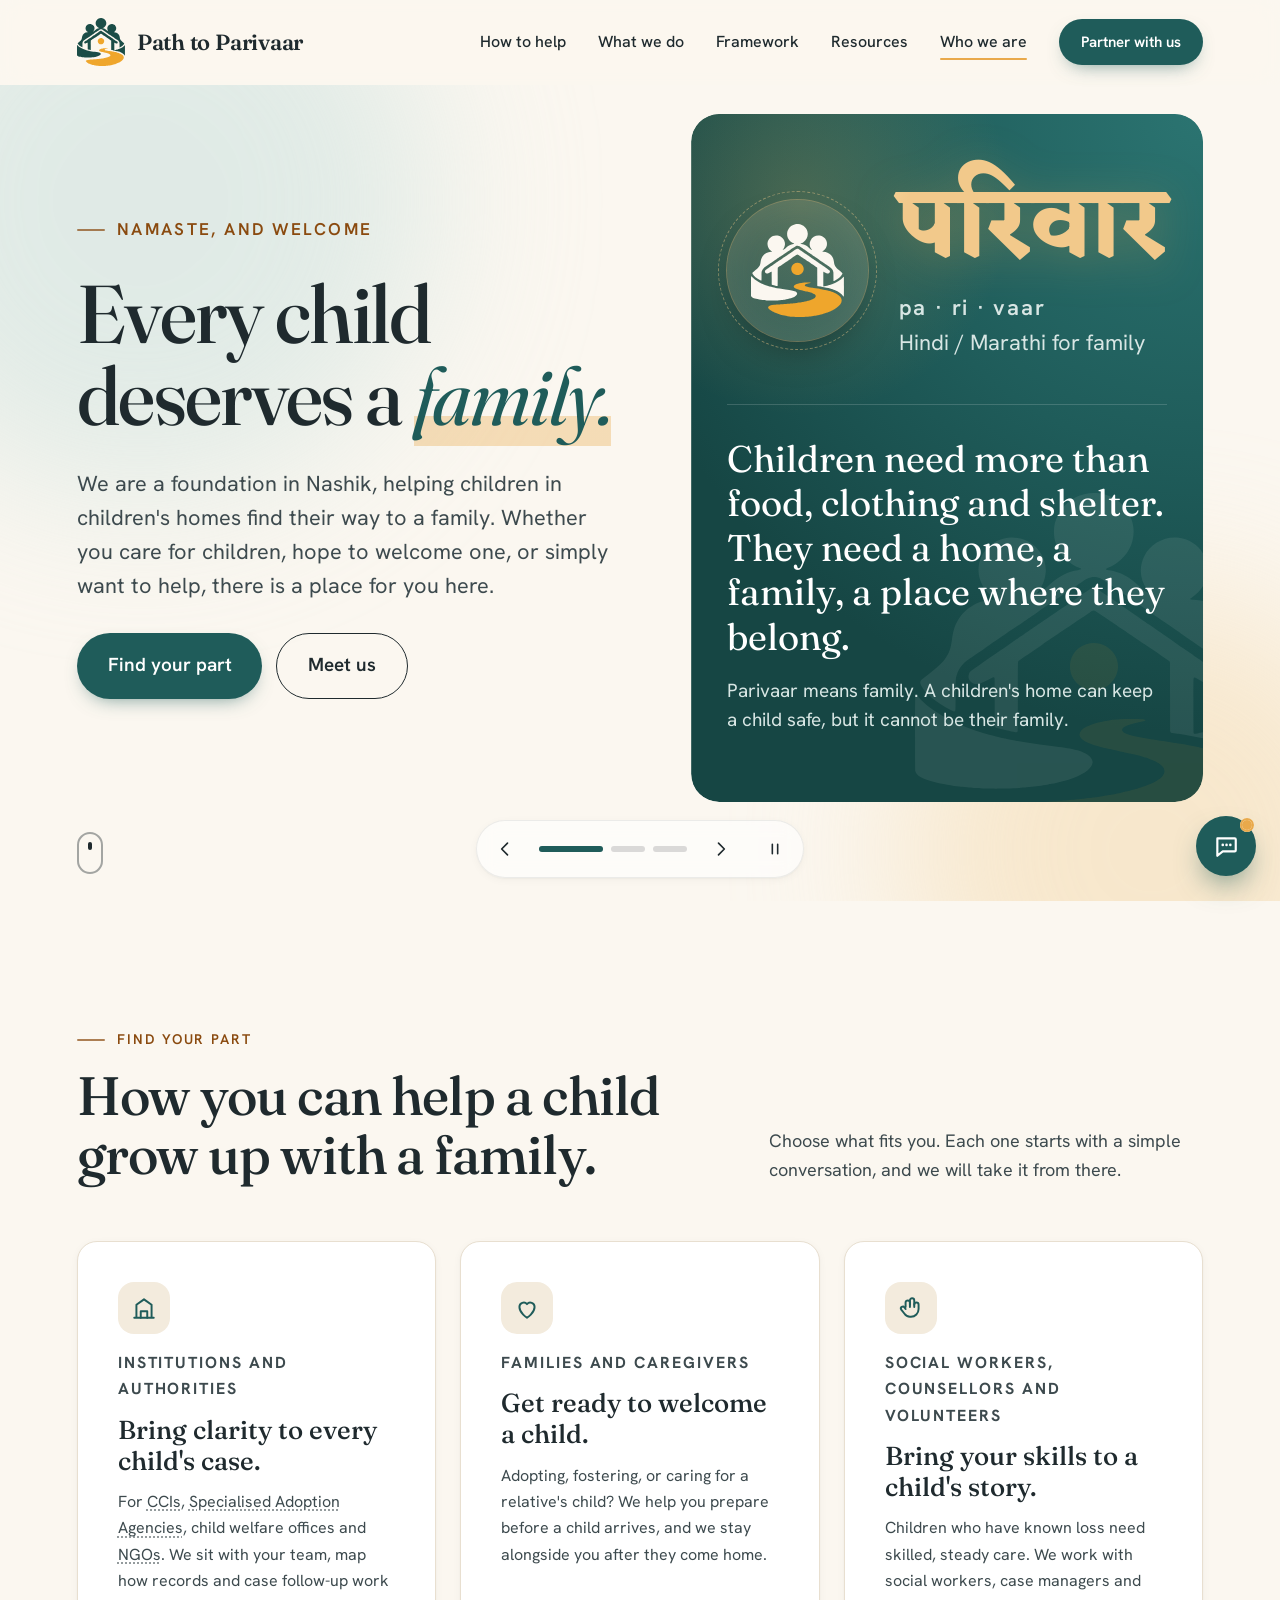
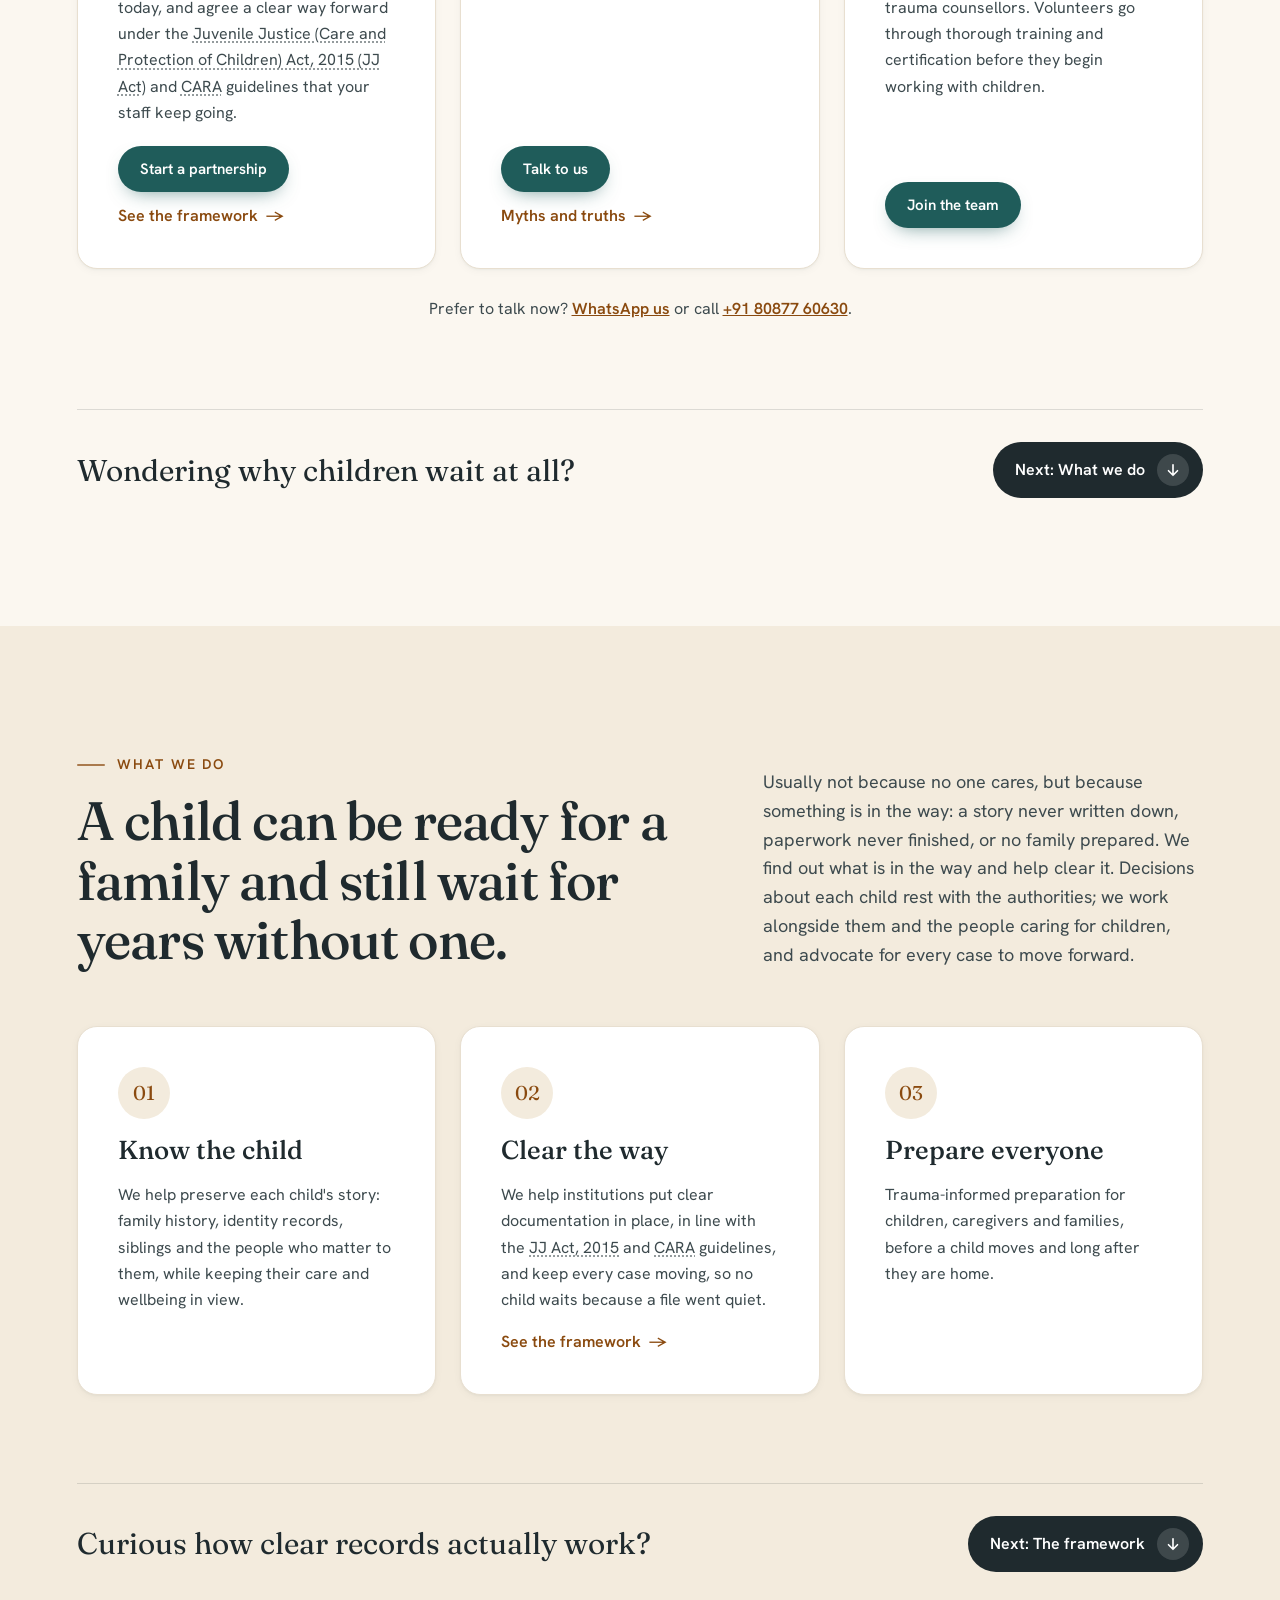
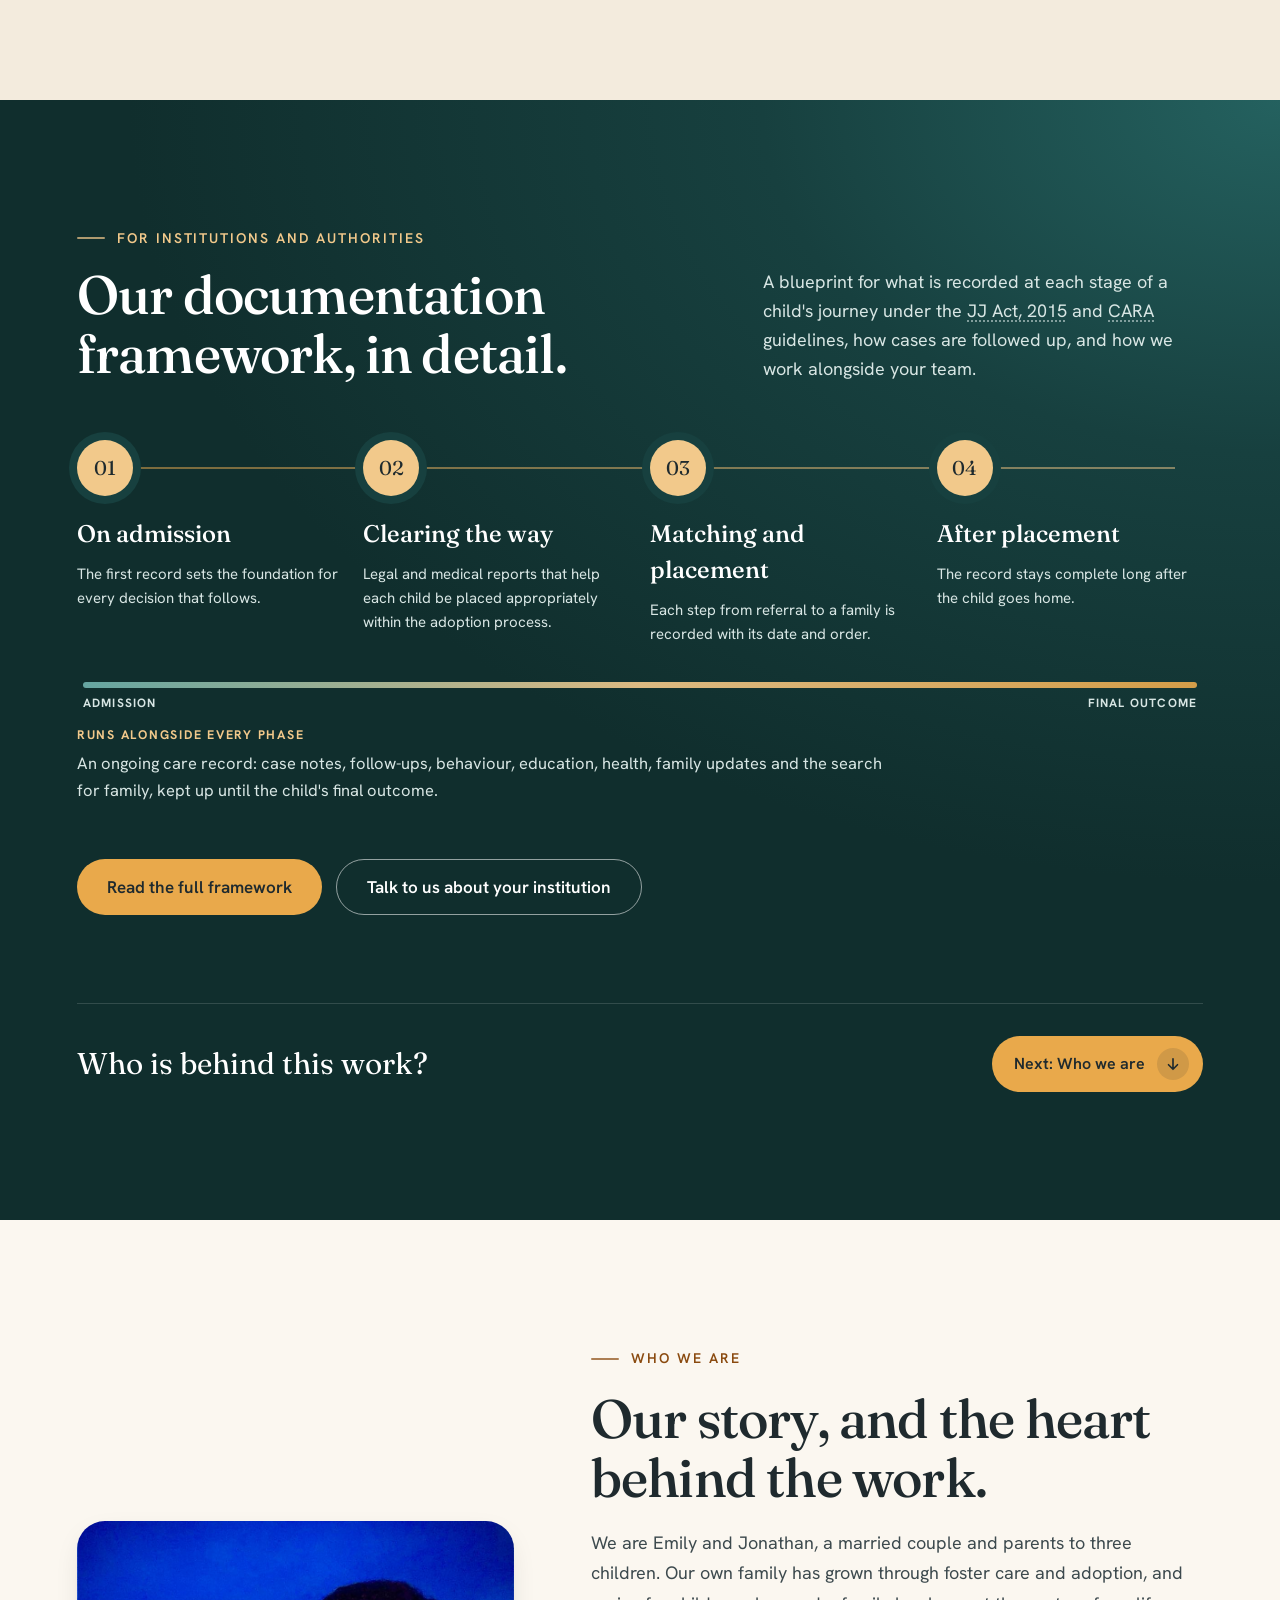
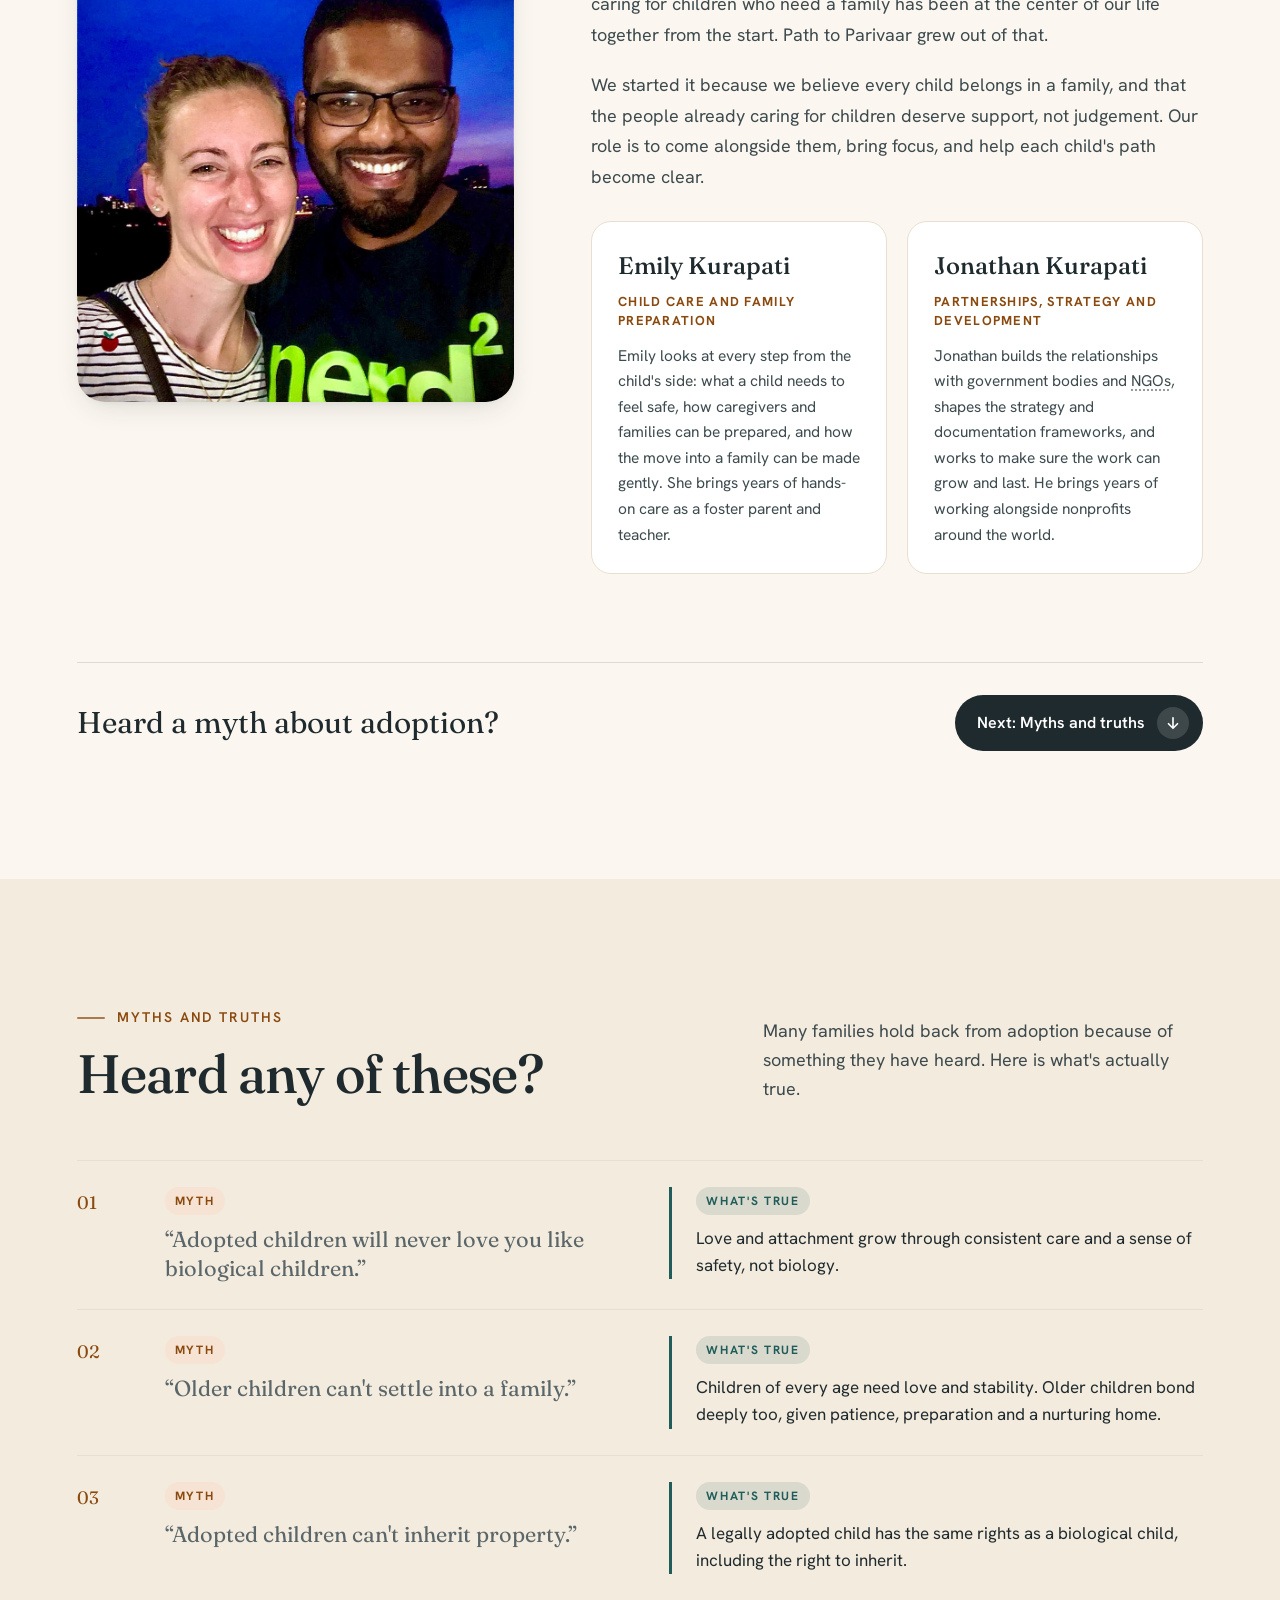
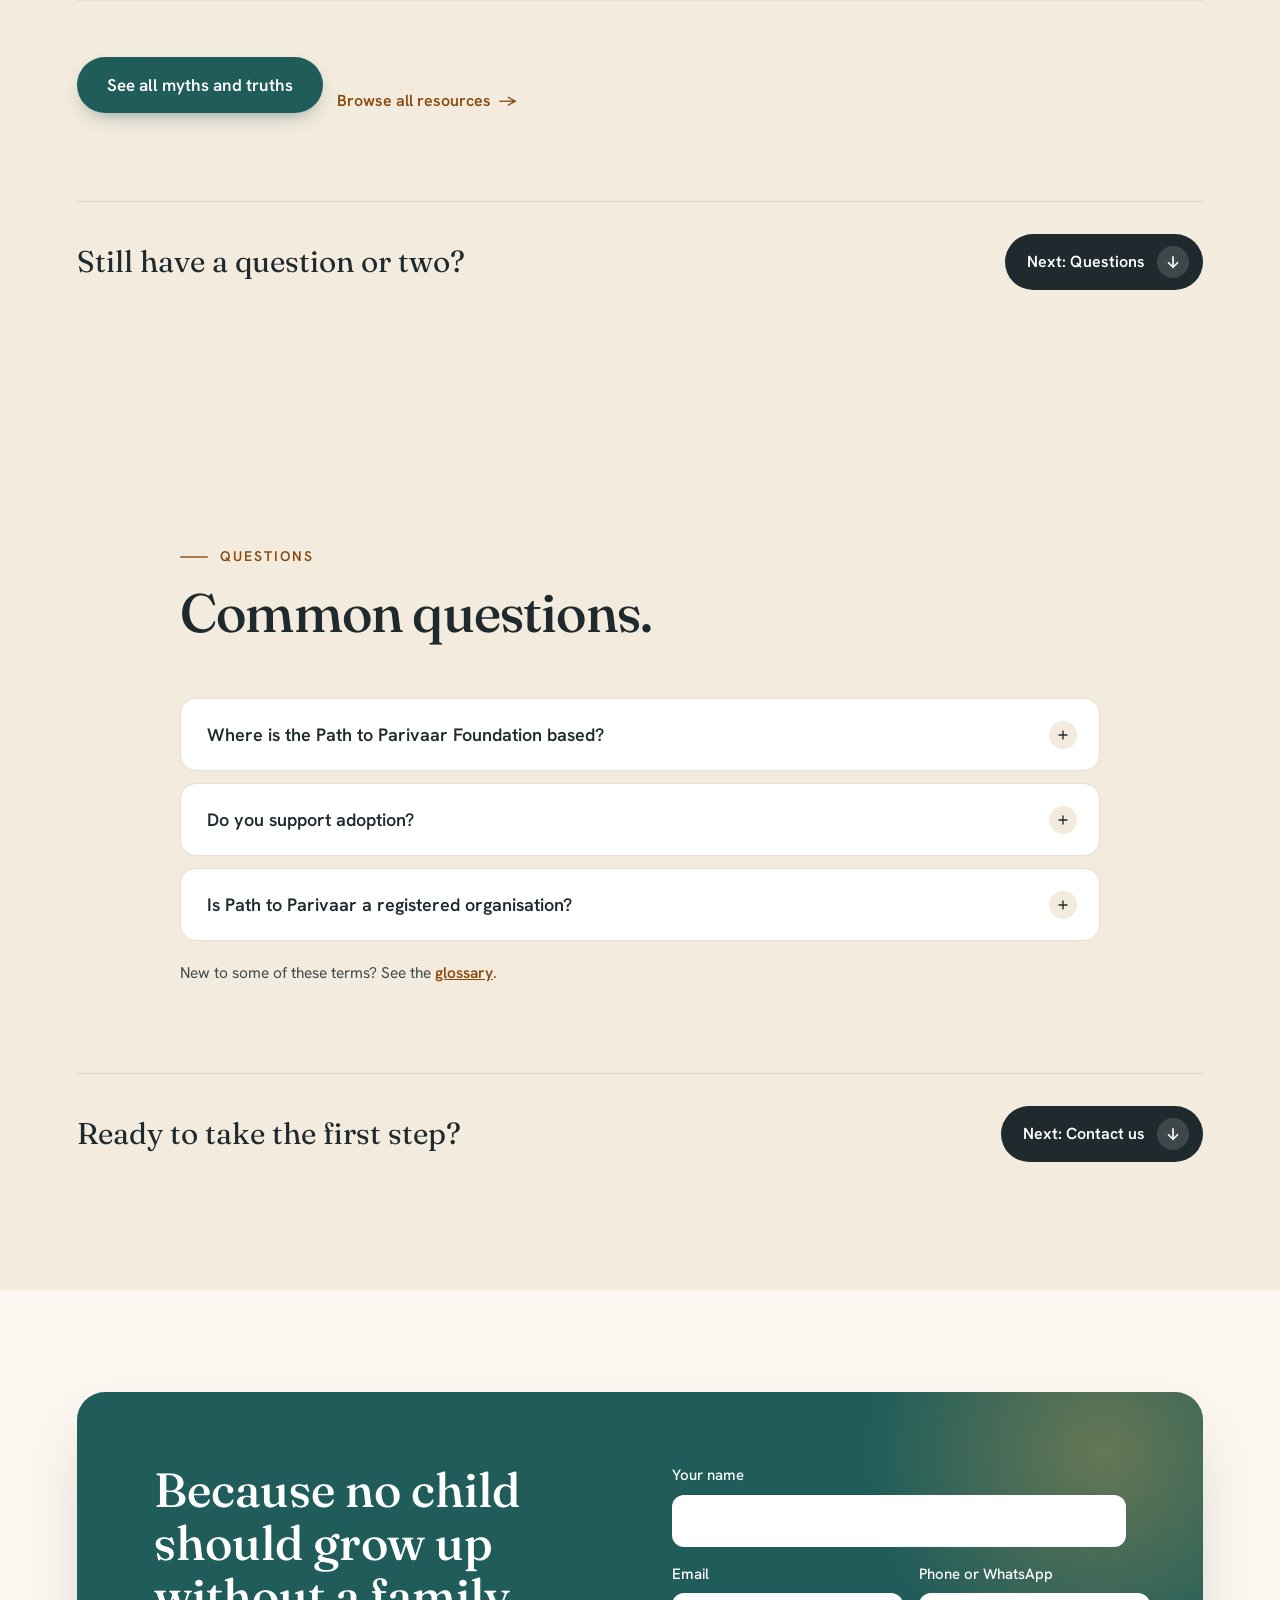
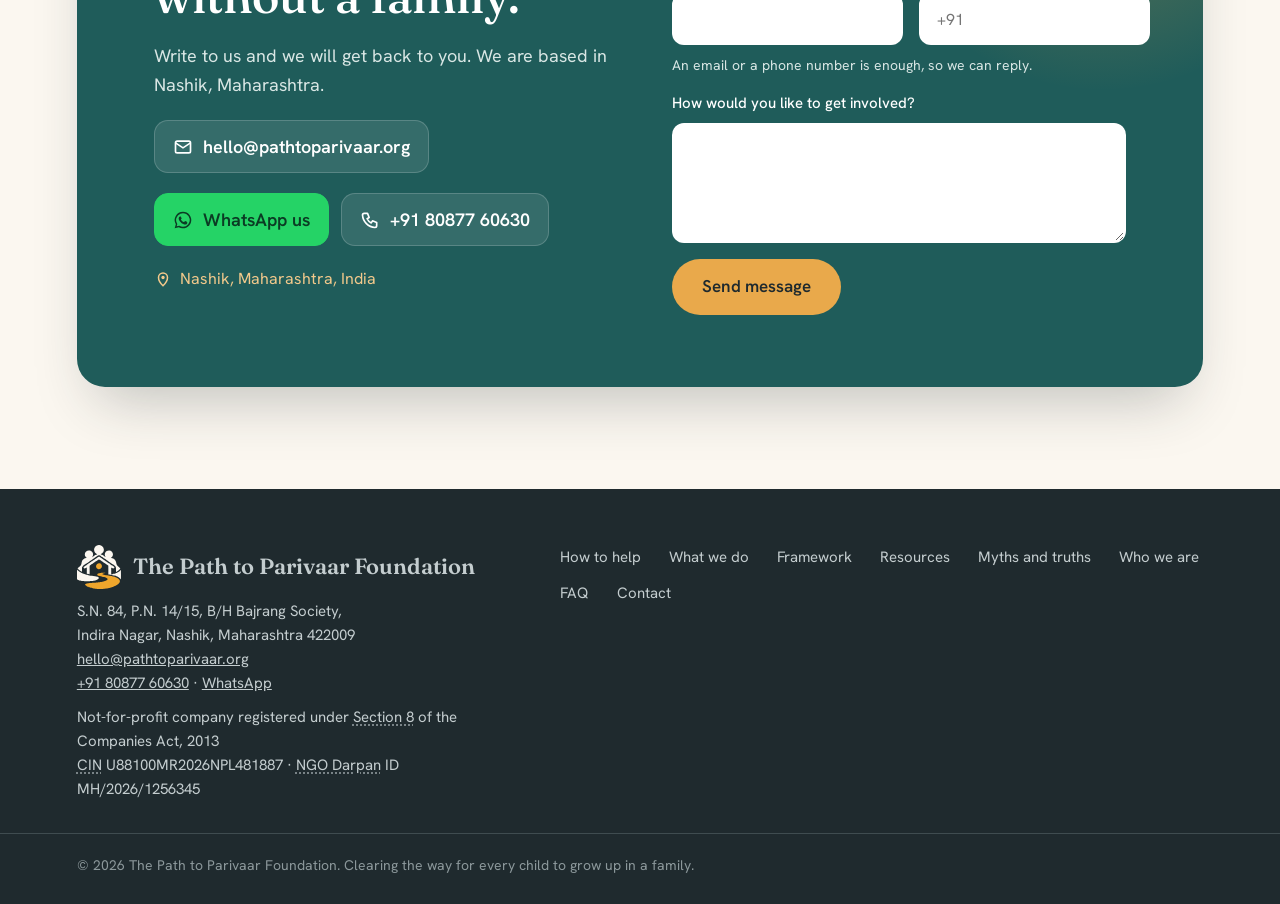
==== commit ba6e8bcd: "Replace myth, fear, phrase and barrier cards with clean list rows - Myths: numbered rows with the my" ====
--- a/index.html
+++ b/index.html
@@ -442,22 +442,25 @@
         <p class="eyebrow">Myths and truths</p>
         <h2 class="section-title">Heard any of these?</h2>
       </div>
-      <p class="section-lead reveal" style="--d:1">Many families hold back from adoption because of something they have heard. Tap a myth to see what's true.</p>
-    </div>
-    <div class="myth-grid myth-grid-3">
-        <details class="myth reveal" style="--d:0">
-          <summary><span class="myth-tag">Myth</span><span class="myth-q">“Adopted children will never love you like biological children.”</span><span class="myth-hint">See what's true <span aria-hidden="true">+</span></span></summary>
-          <div class="myth-truth"><span class="truth-tag">What's true</span><p>Love and attachment grow through consistent care and a sense of safety, not biology.</p></div>
-        </details>
-        <details class="myth reveal" style="--d:1">
-          <summary><span class="myth-tag">Myth</span><span class="myth-q">“Older children can&#x27;t settle into a family.”</span><span class="myth-hint">See what's true <span aria-hidden="true">+</span></span></summary>
-          <div class="myth-truth"><span class="truth-tag">What's true</span><p>Children of every age need love and stability. Older children bond deeply too, given patience, preparation and a nurturing home.</p></div>
-        </details>
-        <details class="myth reveal" style="--d:2">
-          <summary><span class="myth-tag">Myth</span><span class="myth-q">“Adopted children can&#x27;t inherit property.”</span><span class="myth-hint">See what's true <span aria-hidden="true">+</span></span></summary>
-          <div class="myth-truth"><span class="truth-tag">What's true</span><p>A legally adopted child has the same rights as a biological child, including the right to inherit.</p></div>
-        </details>
-    </div>
+      <p class="section-lead reveal" style="--d:1">Many families hold back from adoption because of something they have heard. Here is what's actually true.</p>
+    </div>
+    <ol class="mt-list">
+      <li class="mt-row reveal">
+        <span class="mt-num">01</span>
+        <div class="mt-myth"><span class="myth-tag">Myth</span><p>“Adopted children will never love you like biological children.”</p></div>
+        <div class="mt-truth"><span class="truth-tag">What's true</span><p>Love and attachment grow through consistent care and a sense of safety, not biology.</p></div>
+      </li>
+      <li class="mt-row reveal">
+        <span class="mt-num">02</span>
+        <div class="mt-myth"><span class="myth-tag">Myth</span><p>“Older children can&#x27;t settle into a family.”</p></div>
+        <div class="mt-truth"><span class="truth-tag">What's true</span><p>Children of every age need love and stability. Older children bond deeply too, given patience, preparation and a nurturing home.</p></div>
+      </li>
+      <li class="mt-row reveal">
+        <span class="mt-num">03</span>
+        <div class="mt-myth"><span class="myth-tag">Myth</span><p>“Adopted children can&#x27;t inherit property.”</p></div>
+        <div class="mt-truth"><span class="truth-tag">What's true</span><p>A legally adopted child has the same rights as a biological child, including the right to inherit.</p></div>
+      </li>
+    </ol>
     <div class="teaser-actions reveal"><a href="myths.html" class="btn btn-primary">See all myths and truths</a><a href="resources.html" class="link-arrow">Browse all resources <span aria-hidden="true">→</span></a></div>
   </div>
   <div class="next-up reveal">
--- a/assets/css/styles.css
+++ b/assets/css/styles.css
@@ -853,6 +853,30 @@
 .barrier-num { font-family: var(--serif); font-size: 18px; color: var(--rust); }
 .barrier h3 { font-size: 18px; font-weight: 600; }
 .barrier p { font-size: 15px; line-height: 1.6; color: var(--ink-2); }
+
+/* Myth rows: myth beside truth */
+.mt-list { list-style: none; margin: 0; padding: 0; border-top: 1px solid var(--line); }
+.mt-row {
+  display: grid; grid-template-columns: 48px minmax(0, 1fr) minmax(0, 1.15fr); gap: 12px 40px; align-items: start;
+  padding: 26px 0; border-bottom: 1px solid var(--line);
+}
+.mt-num { font-family: var(--serif); font-size: 18px; color: var(--rust); padding-top: 2px; }
+.mt-myth, .mt-truth { display: flex; flex-direction: column; align-items: flex-start; gap: 10px; }
+.mt-myth p { font-family: var(--serif); font-size: clamp(19px, 1.7vw, 22px); line-height: 1.35; color: var(--ink-3); }
+.mt-truth { padding-left: 24px; border-left: 3px solid var(--teal); }
+.mt-truth p { font-size: 17px; line-height: 1.6; color: var(--ink); }
+.qa-list { margin: 0; border-top: 1px solid var(--line); }
+.qa-row { display: grid; grid-template-columns: minmax(0, 1fr) minmax(0, 1.4fr); gap: 12px 40px; padding: 24px 0; border-bottom: 1px solid var(--line); }
+.qa-row dt { font-family: var(--serif); font-size: clamp(19px, 1.7vw, 22px); line-height: 1.3; }
+.qa-row dd { margin: 0; font-size: 16.5px; line-height: 1.65; color: var(--ink-2); padding-left: 24px; border-left: 3px solid var(--amber); }
+.ph-list { list-style: none; margin: 0; padding: 0; border-top: 1px solid rgba(255,255,255,.14); }
+.ph-row { display: grid; grid-template-columns: minmax(0, 1fr) minmax(0, 1fr); gap: 10px 40px; padding: 24px 0; border-bottom: 1px solid rgba(255,255,255,.14); align-items: start; }
+.ph-row blockquote { margin: 0; font-family: var(--serif); font-size: clamp(19px, 1.8vw, 23px); line-height: 1.3; color: var(--white); }
+.ph-row p { font-size: 16.5px; line-height: 1.6; color: var(--gold); padding-top: 3px; }
+.br-list { list-style: none; margin: 0; padding: 0; display: grid; grid-template-columns: repeat(2, minmax(0, 1fr)); column-gap: 48px; border-top: 1px solid var(--line); }
+.br-row { display: grid; grid-template-columns: 40px 1fr; gap: 12px; padding: 20px 0; border-bottom: 1px solid var(--line); }
+.br-row h3 { font-size: 18px; font-weight: 600; }
+.br-row p { margin-top: 4px; font-size: 15.5px; line-height: 1.6; color: var(--ink-2); }
 
 /* ---------- Resources ---------- */
 .feature-guide {
@@ -1192,6 +1216,10 @@
   .path-step::after { display: none; }
   .contact { grid-template-columns: 1fr; gap: 40px; }
   .contact-row { grid-template-columns: 1fr; }
+  .mt-row { grid-template-columns: 34px 1fr; padding: 22px 0; }
+  .mt-truth { grid-column: 2; padding-left: 16px; }
+  .qa-row, .ph-row, .br-list { grid-template-columns: 1fr; }
+  .qa-row dd { padding-left: 16px; }
   .myth-grid, .myth-grid-3, .fear-grid, .phrase-grid, .barrier-grid, .doc-grid, .feature-guide { grid-template-columns: 1fr; }
   .next-link { width: 100%; justify-content: space-between; }
   .cta-actions { justify-content: flex-start; }
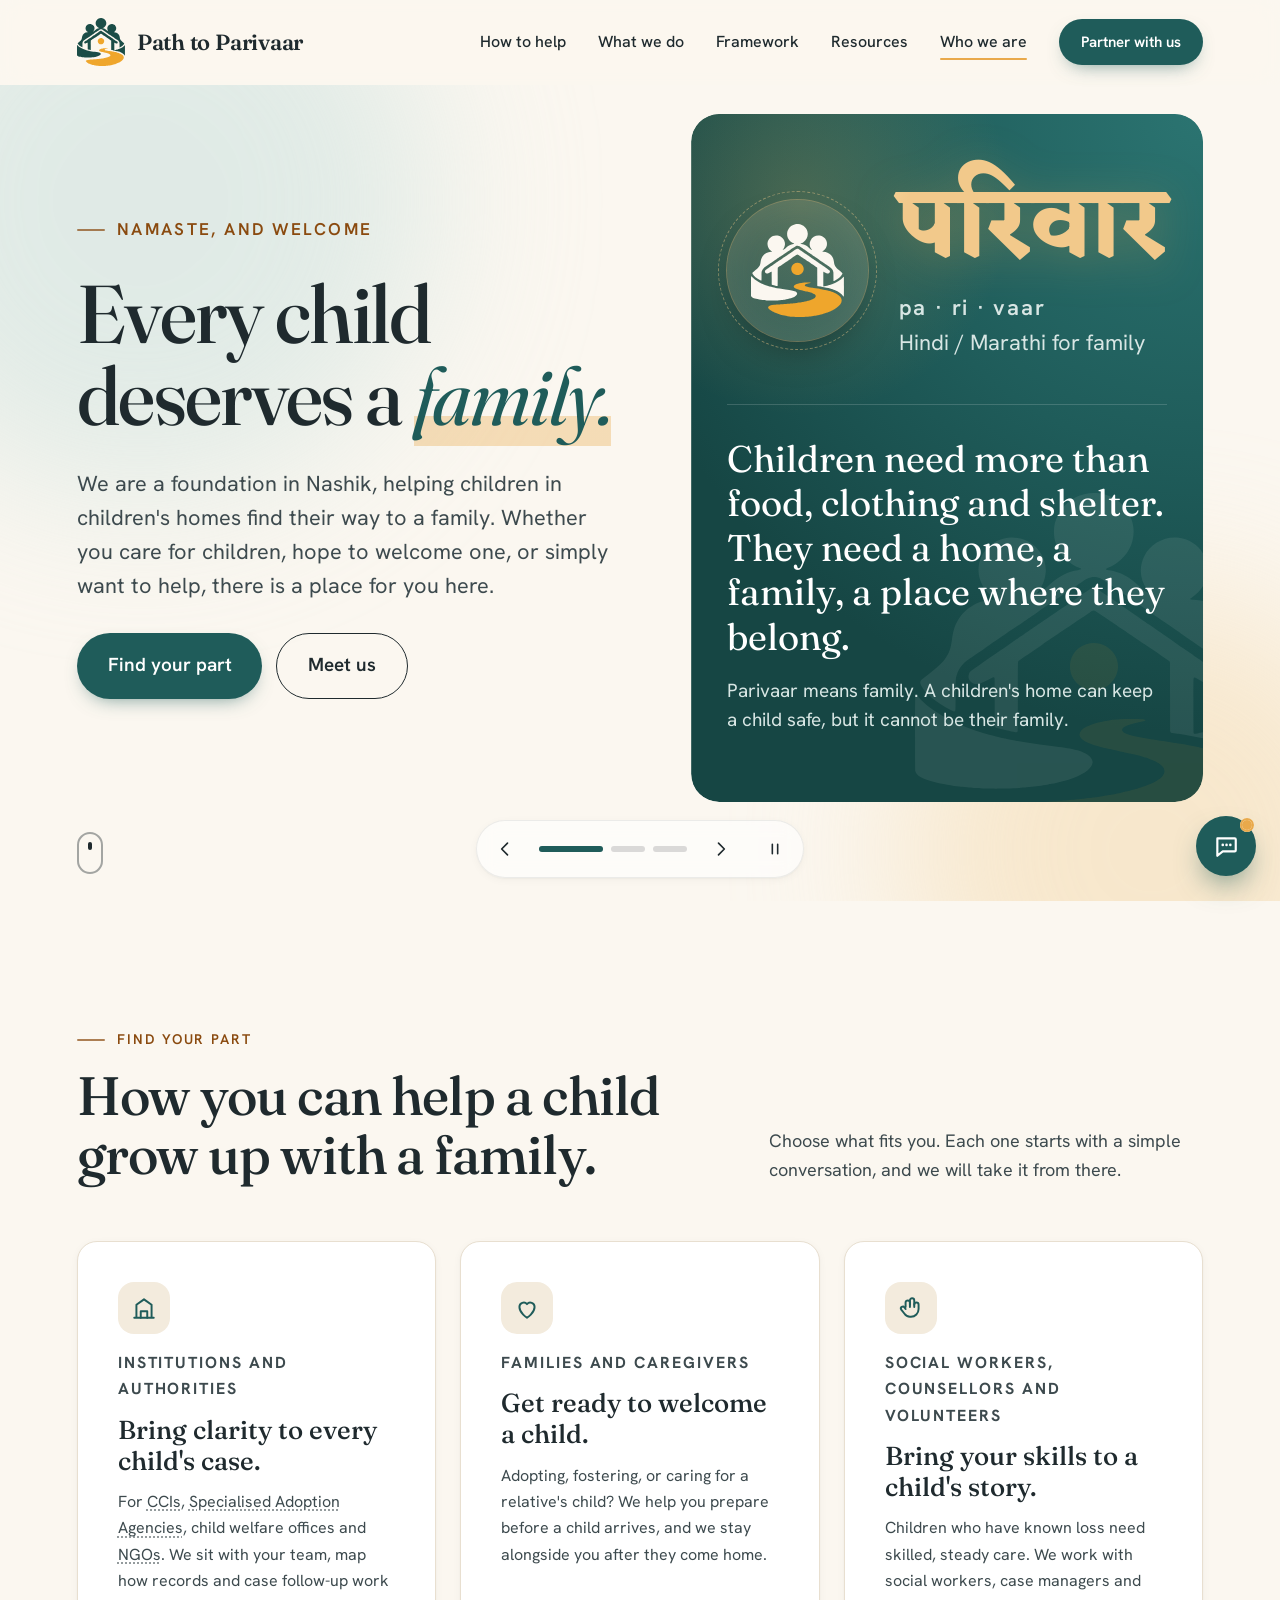
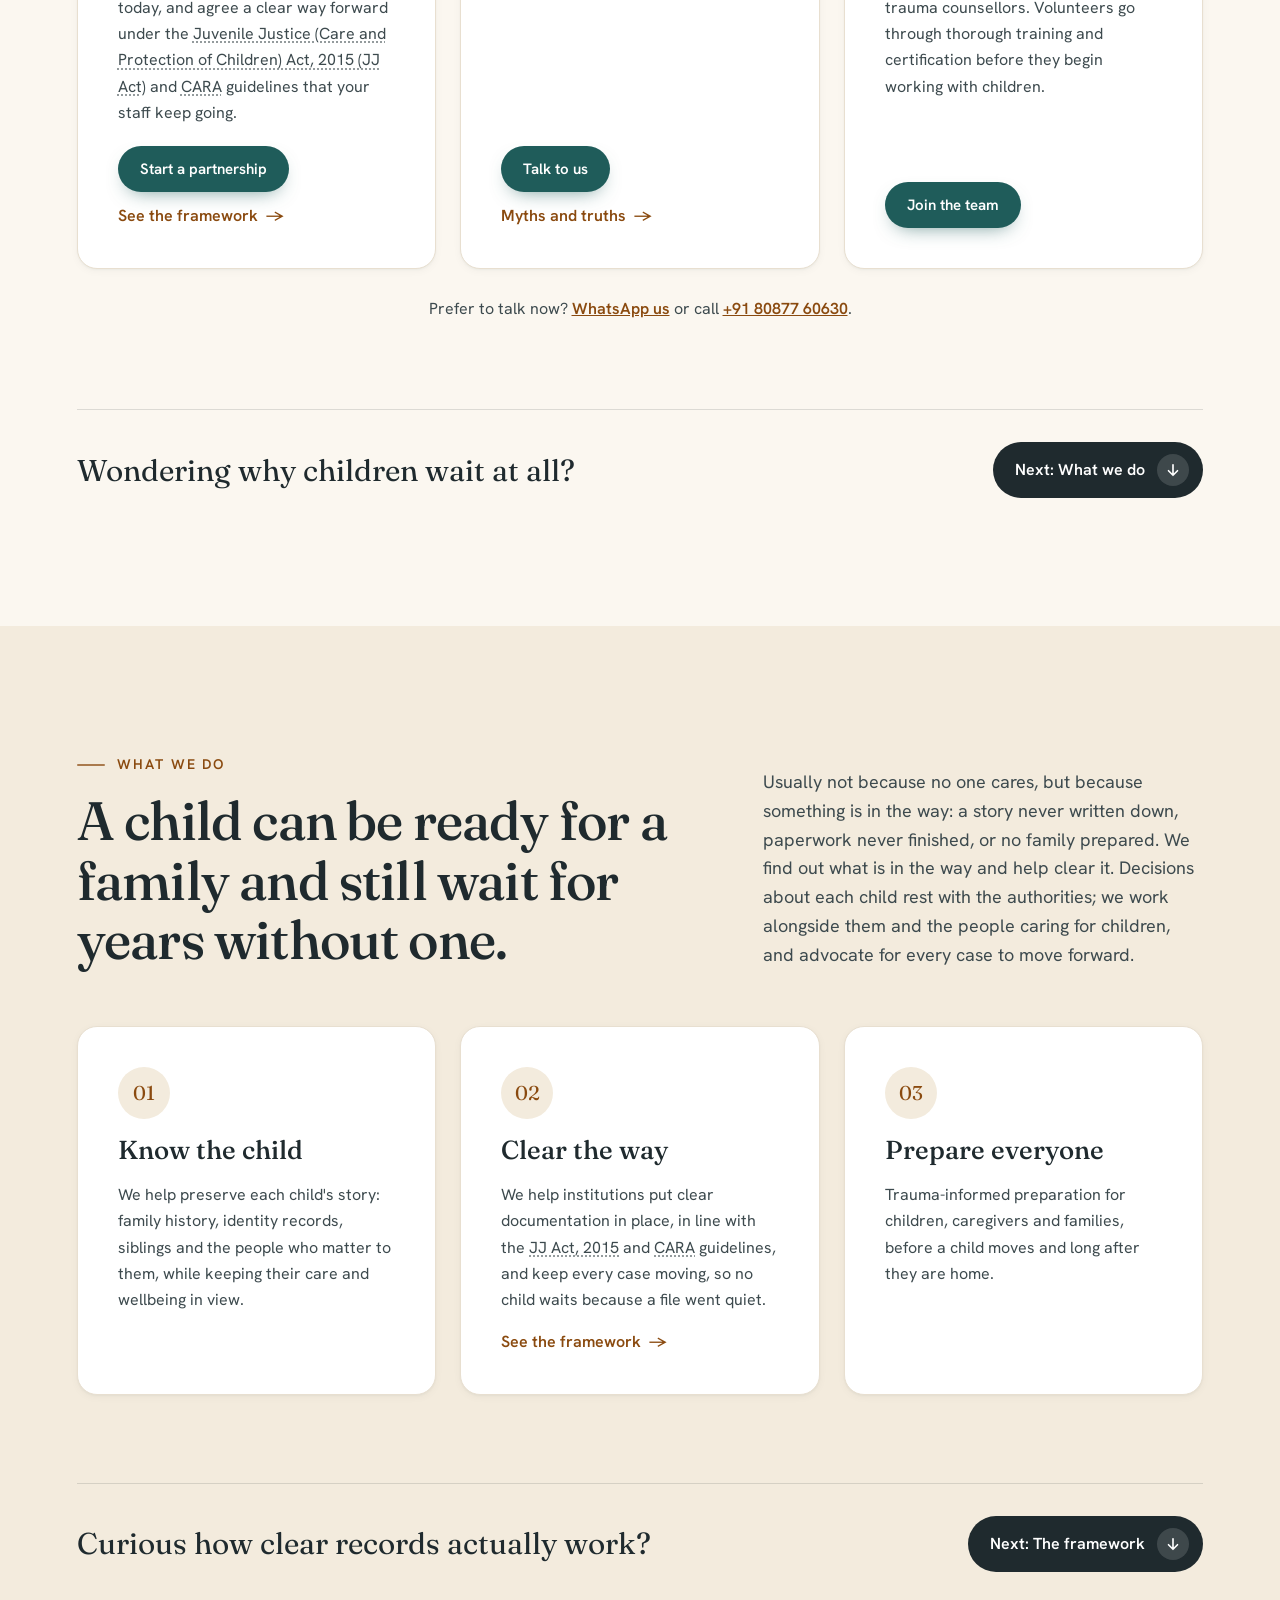
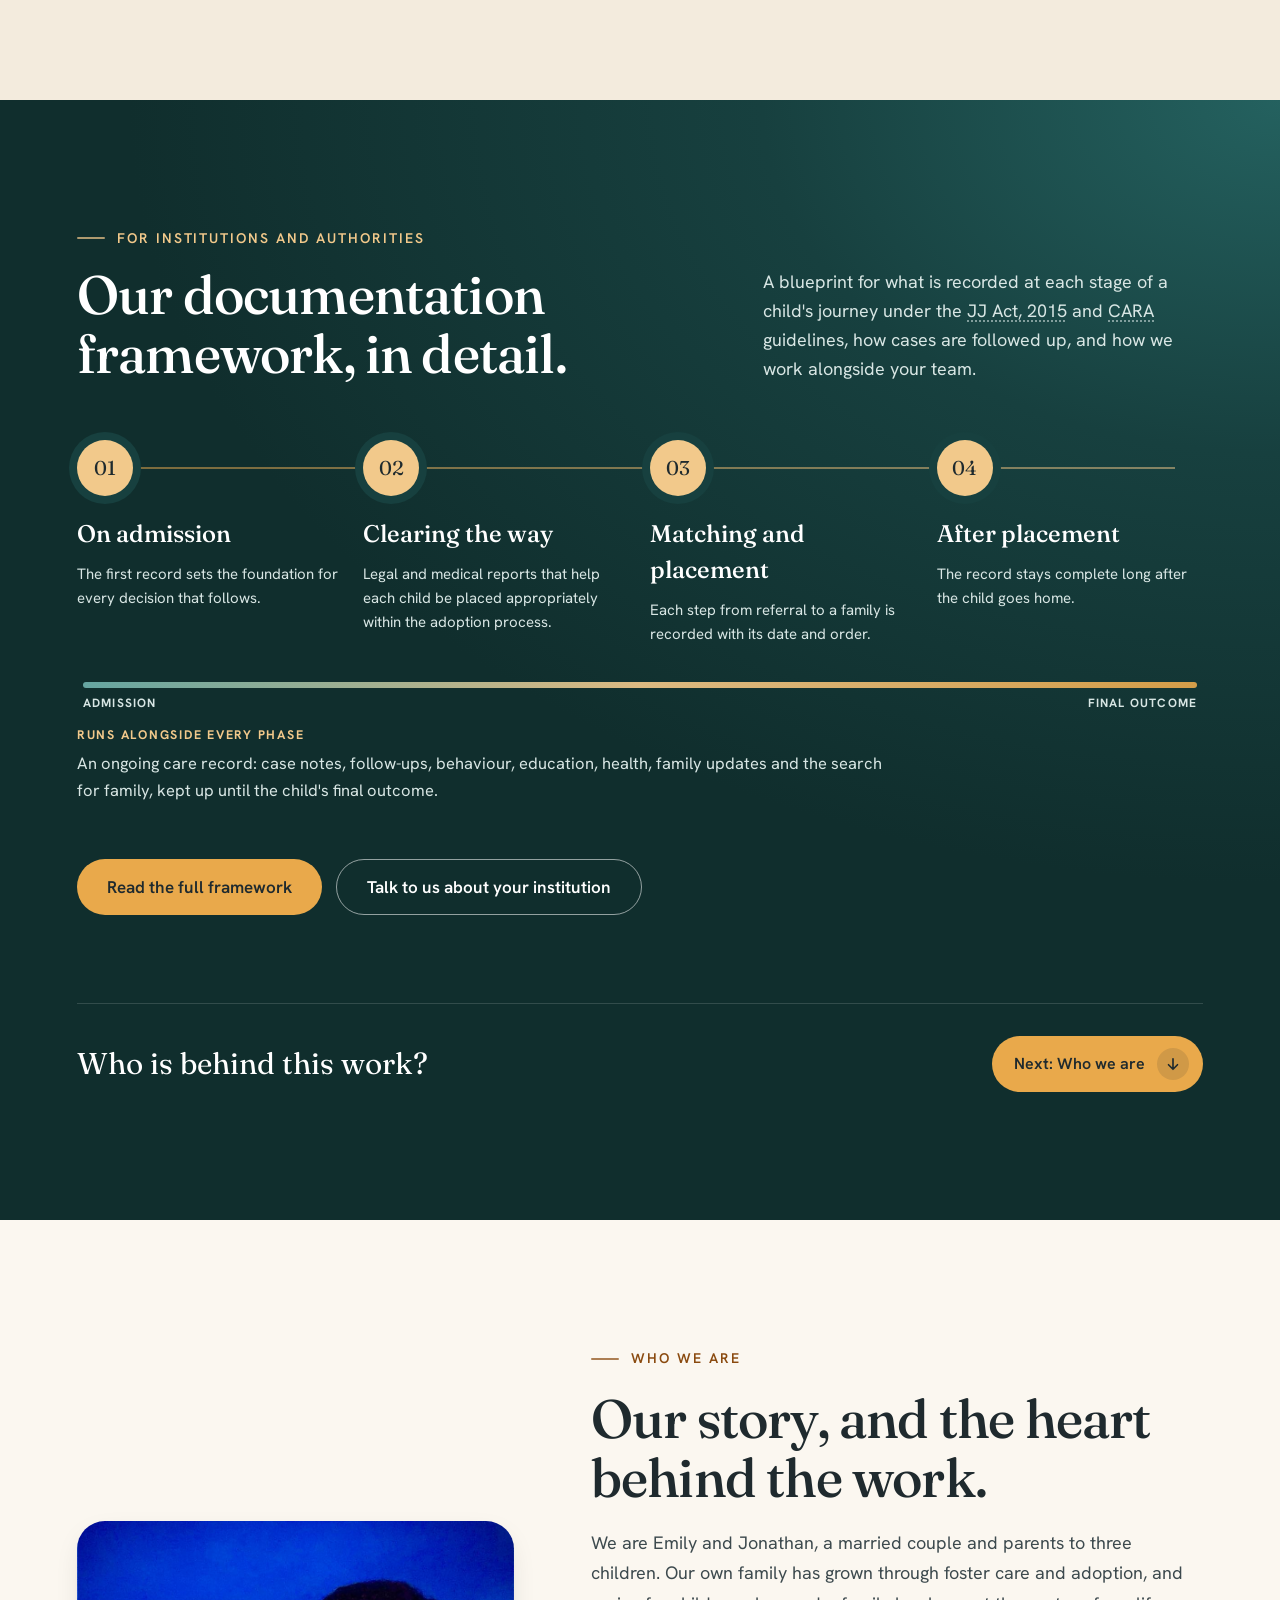
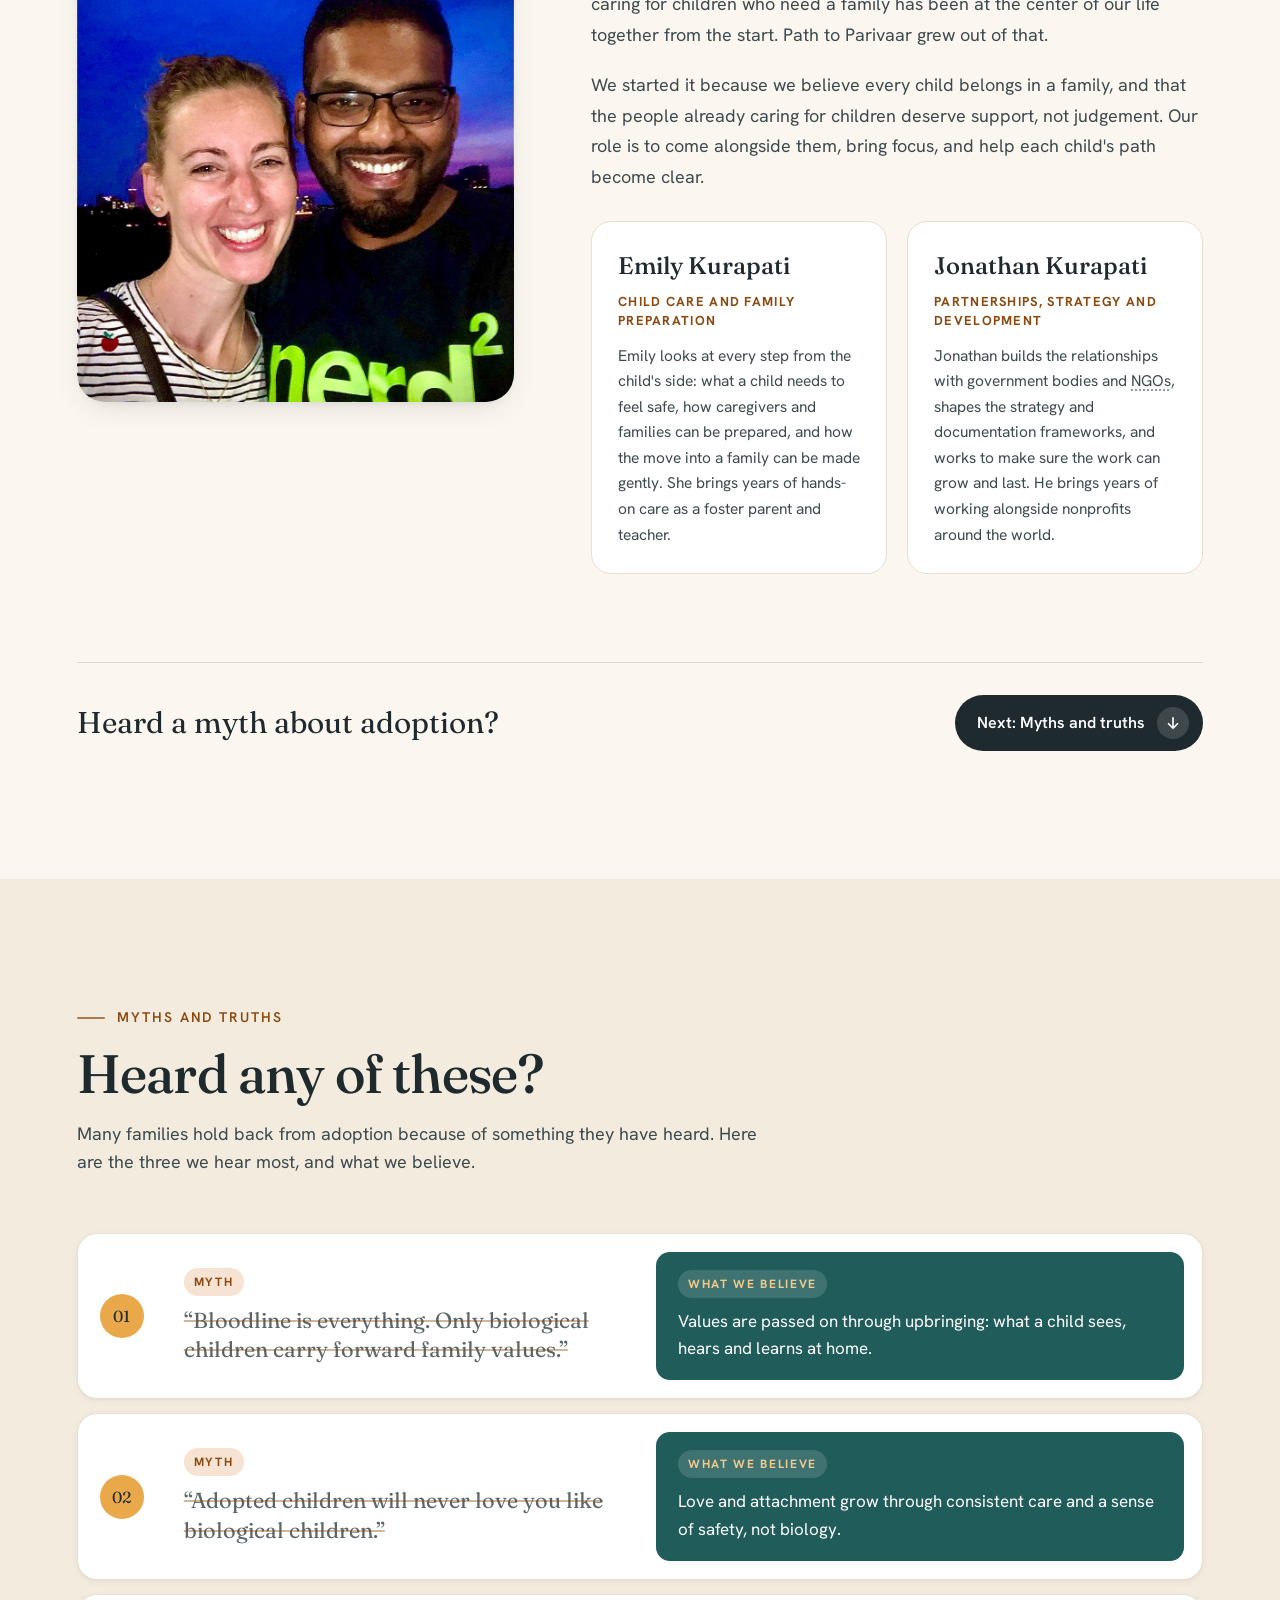
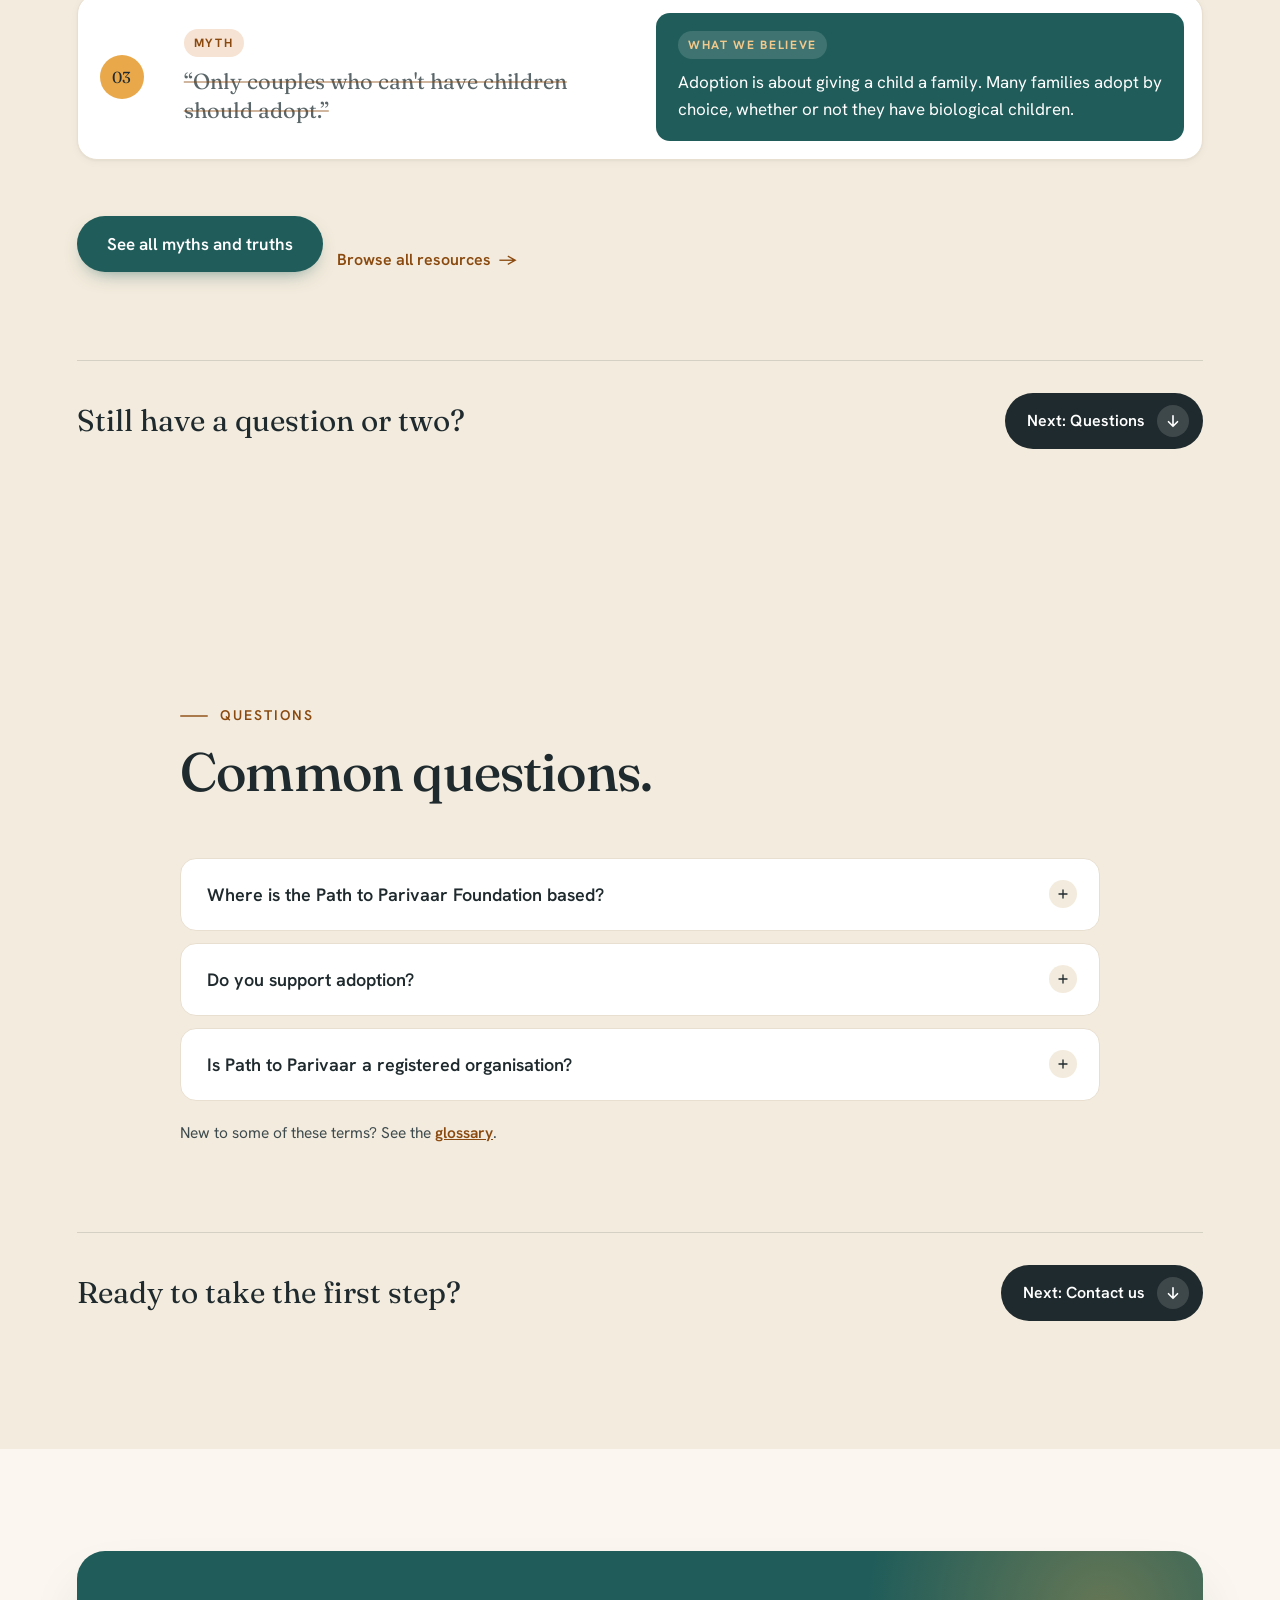
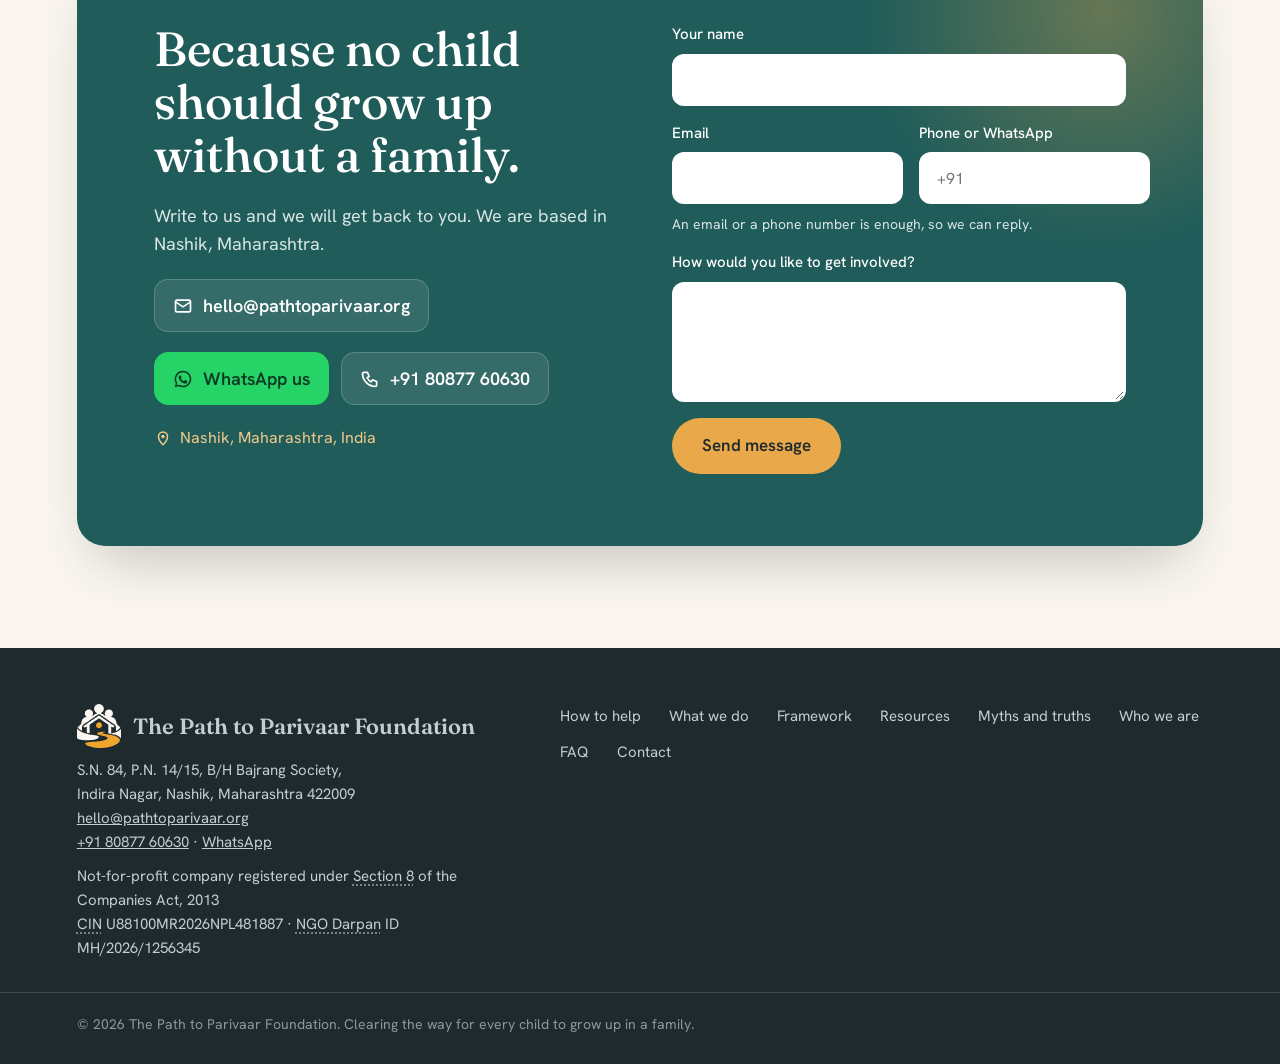
==== commit b7cd2e3c: "Myths: 'What we believe' panels, ordered most to least common; fears in quotes with topic headers an" ====
--- a/index.html
+++ b/index.html
@@ -442,23 +442,23 @@
         <p class="eyebrow">Myths and truths</p>
         <h2 class="section-title">Heard any of these?</h2>
       </div>
-      <p class="section-lead reveal" style="--d:1">Many families hold back from adoption because of something they have heard. Here is what's actually true.</p>
+      <p class="section-lead reveal" style="--d:1">Many families hold back from adoption because of something they have heard. Here are the three we hear most, and what we believe.</p>
     </div>
     <ol class="mt-list">
       <li class="mt-row reveal">
         <span class="mt-num">01</span>
-        <div class="mt-myth"><span class="myth-tag">Myth</span><p>“Adopted children will never love you like biological children.”</p></div>
-        <div class="mt-truth"><span class="truth-tag">What's true</span><p>Love and attachment grow through consistent care and a sense of safety, not biology.</p></div>
+        <div class="mt-myth"><span class="myth-tag">Myth</span><p>“Bloodline is everything. Only biological children carry forward family values.”</p></div>
+        <div class="mt-truth"><span class="truth-tag">What we believe</span><p>Values are passed on through upbringing: what a child sees, hears and learns at home.</p></div>
       </li>
       <li class="mt-row reveal">
         <span class="mt-num">02</span>
-        <div class="mt-myth"><span class="myth-tag">Myth</span><p>“Older children can&#x27;t settle into a family.”</p></div>
-        <div class="mt-truth"><span class="truth-tag">What's true</span><p>Children of every age need love and stability. Older children bond deeply too, given patience, preparation and a nurturing home.</p></div>
+        <div class="mt-myth"><span class="myth-tag">Myth</span><p>“Adopted children will never love you like biological children.”</p></div>
+        <div class="mt-truth"><span class="truth-tag">What we believe</span><p>Love and attachment grow through consistent care and a sense of safety, not biology.</p></div>
       </li>
       <li class="mt-row reveal">
         <span class="mt-num">03</span>
-        <div class="mt-myth"><span class="myth-tag">Myth</span><p>“Adopted children can&#x27;t inherit property.”</p></div>
-        <div class="mt-truth"><span class="truth-tag">What's true</span><p>A legally adopted child has the same rights as a biological child, including the right to inherit.</p></div>
+        <div class="mt-myth"><span class="myth-tag">Myth</span><p>“Only couples who can&#x27;t have children should adopt.”</p></div>
+        <div class="mt-truth"><span class="truth-tag">What we believe</span><p>Adoption is about giving a child a family. Many families adopt by choice, whether or not they have biological children.</p></div>
       </li>
     </ol>
     <div class="teaser-actions reveal"><a href="myths.html" class="btn btn-primary">See all myths and truths</a><a href="resources.html" class="link-arrow">Browse all resources <span aria-hidden="true">→</span></a></div>
--- a/assets/css/styles.css
+++ b/assets/css/styles.css
@@ -837,16 +837,22 @@
 .myth-truth p { font-size: 16.5px; line-height: 1.6; color: var(--ink); }
 
 .fear-grid { display: grid; grid-template-columns: repeat(2, minmax(0, 1fr)); gap: 16px; }
-.fear { padding: 24px 26px; border-radius: var(--radius); background: var(--white); border: 1px solid var(--line); display: flex; flex-direction: column; gap: 12px; }
+.fear { position: relative; padding: 24px 26px 24px 74px; border-radius: var(--radius); background: var(--white); border: 1px solid var(--line); display: flex; flex-direction: column; gap: 12px; }
+.fear-ic { position: absolute; left: 24px; top: 22px; width: 34px; height: 34px; border-radius: 50%; display: grid; place-items: center; background: var(--sand); color: var(--rust); font-family: var(--serif); font-size: 18px; font-weight: 600; }
+.fear { transition: transform .4s var(--ease-out), box-shadow .4s var(--ease-out); }
+.fear:hover { transform: translateY(-3px); box-shadow: var(--shadow-md); }
 .fear-q { font-family: var(--serif); font-size: clamp(19px, 1.7vw, 22px); line-height: 1.3; }
 .fear-a { font-size: 16px; line-height: 1.6; color: var(--ink-2); padding-left: 16px; border-left: 3px solid var(--amber); }
 .fear-a span { display: block; font-size: 12px; font-weight: 700; letter-spacing: .14em; text-transform: uppercase; color: var(--teal); margin-bottom: 4px; }
 
 .phrase-grid { display: grid; grid-template-columns: repeat(2, minmax(0, 1fr)); gap: 16px; }
-.phrase { margin: 0; padding: 26px 28px; border-radius: var(--radius); background: rgba(255,255,255,.05); border: 1px solid rgba(255,255,255,.12); display: flex; flex-direction: column; gap: 14px; }
+.phrase { position: relative; margin: 0 0 12px; padding: 26px 28px; border-radius: var(--radius) var(--radius) var(--radius) 6px; background: rgba(255,255,255,.05); border: 1px solid rgba(255,255,255,.12); display: flex; flex-direction: column; gap: 14px; }
 .phrase blockquote { margin: 0; font-family: var(--serif); font-size: clamp(20px, 1.9vw, 24px); line-height: 1.3; color: var(--white); }
 .phrase-tr { display: block; margin-top: 6px; font-family: var(--sans); font-size: 14.5px; font-style: italic; color: var(--teal-soft); }
-.phrase figcaption { font-size: 16px; line-height: 1.6; color: var(--gold); }
+.phrase::after { content: ""; position: absolute; left: 26px; bottom: -11px; width: 20px; height: 20px; background: #26363A; border-right: 1px solid rgba(255,255,255,.12); border-bottom: 1px solid rgba(255,255,255,.12); transform: skewX(-30deg) rotate(45deg); }
+.phrase { background: #26363A; }
+.phrase figcaption { font-size: 16px; line-height: 1.6; color: var(--teal-soft); padding-top: 14px; border-top: 1px solid rgba(255,255,255,.12); }
+.ph-label { display: block; font-size: 12px; font-weight: 700; letter-spacing: .14em; text-transform: uppercase; color: var(--gold); margin-bottom: 4px; }
 
 .barrier-grid { list-style: none; margin: 0; padding: 0; display: grid; grid-template-columns: repeat(3, minmax(0, 1fr)); gap: 16px; }
 .barrier { padding: 22px 24px; border-radius: var(--radius); background: var(--white); border: 1px solid var(--line); display: flex; flex-direction: column; gap: 8px; }
@@ -877,6 +883,28 @@
 .br-row { display: grid; grid-template-columns: 40px 1fr; gap: 12px; padding: 20px 0; border-bottom: 1px solid var(--line); }
 .br-row h3 { font-size: 18px; font-weight: 600; }
 .br-row p { margin-top: 4px; font-size: 15.5px; line-height: 1.6; color: var(--ink-2); }
+
+/* Myths v3: belief panels, stacked headings */
+.page-myths .section-head.split, #myths .section-head.split { flex-direction: column; align-items: flex-start; gap: 16px; }
+.page-myths .section-head.split > div, #myths .section-head.split > div { max-width: 820px; }
+.page-myths .section-head .section-lead, #myths .section-head .section-lead { max-width: 680px; }
+.mt-list { border-top: 0; display: flex; flex-direction: column; gap: 14px; }
+.mt-row {
+  grid-template-columns: 52px minmax(0, 1fr) minmax(0, 1.2fr); align-items: center; gap: 16px 32px;
+  padding: 18px 18px 18px 22px; border: 1px solid var(--line); border-radius: var(--radius); background: var(--white);
+  box-shadow: var(--shadow-sm); transition: transform .4s var(--ease-out), box-shadow .4s var(--ease-out);
+}
+.mt-row:hover { transform: translateY(-2px); box-shadow: var(--shadow-md); }
+.mt-num { width: 44px; height: 44px; border-radius: 50%; display: grid; place-items: center; background: var(--amber); color: var(--ink); font-size: 16px; padding: 0; }
+.mt-myth p { text-decoration: line-through; text-decoration-color: rgba(138,74,15,.4); text-decoration-thickness: 1.5px; }
+.mt-truth { padding: 18px 22px; border-left: 0; border-radius: 14px; background: var(--teal); }
+.mt-truth p { color: var(--white); }
+.mt-truth .truth-tag { background: rgba(255,255,255,.14); color: var(--gold); }
+.fear { padding: 24px 26px; }
+.fear-ic { position: static; width: 36px; height: 36px; border-radius: 10px; background: var(--sand); color: var(--teal); }
+.fear-ic svg { width: 20px; height: 20px; fill: none; stroke: currentColor; stroke-width: 1.8; stroke-linecap: round; stroke-linejoin: round; }
+.fear-head { display: flex; align-items: center; gap: 12px; font-size: 13px; font-weight: 700; letter-spacing: .12em; text-transform: uppercase; color: var(--rust); }
+.fear:hover .fear-ic { background: var(--teal); color: var(--white); }
 
 /* ---------- Resources ---------- */
 .feature-guide {
@@ -1216,8 +1244,9 @@
   .path-step::after { display: none; }
   .contact { grid-template-columns: 1fr; gap: 40px; }
   .contact-row { grid-template-columns: 1fr; }
-  .mt-row { grid-template-columns: 34px 1fr; padding: 22px 0; }
-  .mt-truth { grid-column: 2; padding-left: 16px; }
+  .mt-row { grid-template-columns: 1fr; padding: 16px; gap: 12px; }
+  .mt-num { width: 36px; height: 36px; }
+  .mt-truth { grid-column: auto; padding: 16px 18px; }
   .qa-row, .ph-row, .br-list { grid-template-columns: 1fr; }
   .qa-row dd { padding-left: 16px; }
   .myth-grid, .myth-grid-3, .fear-grid, .phrase-grid, .barrier-grid, .doc-grid, .feature-guide { grid-template-columns: 1fr; }
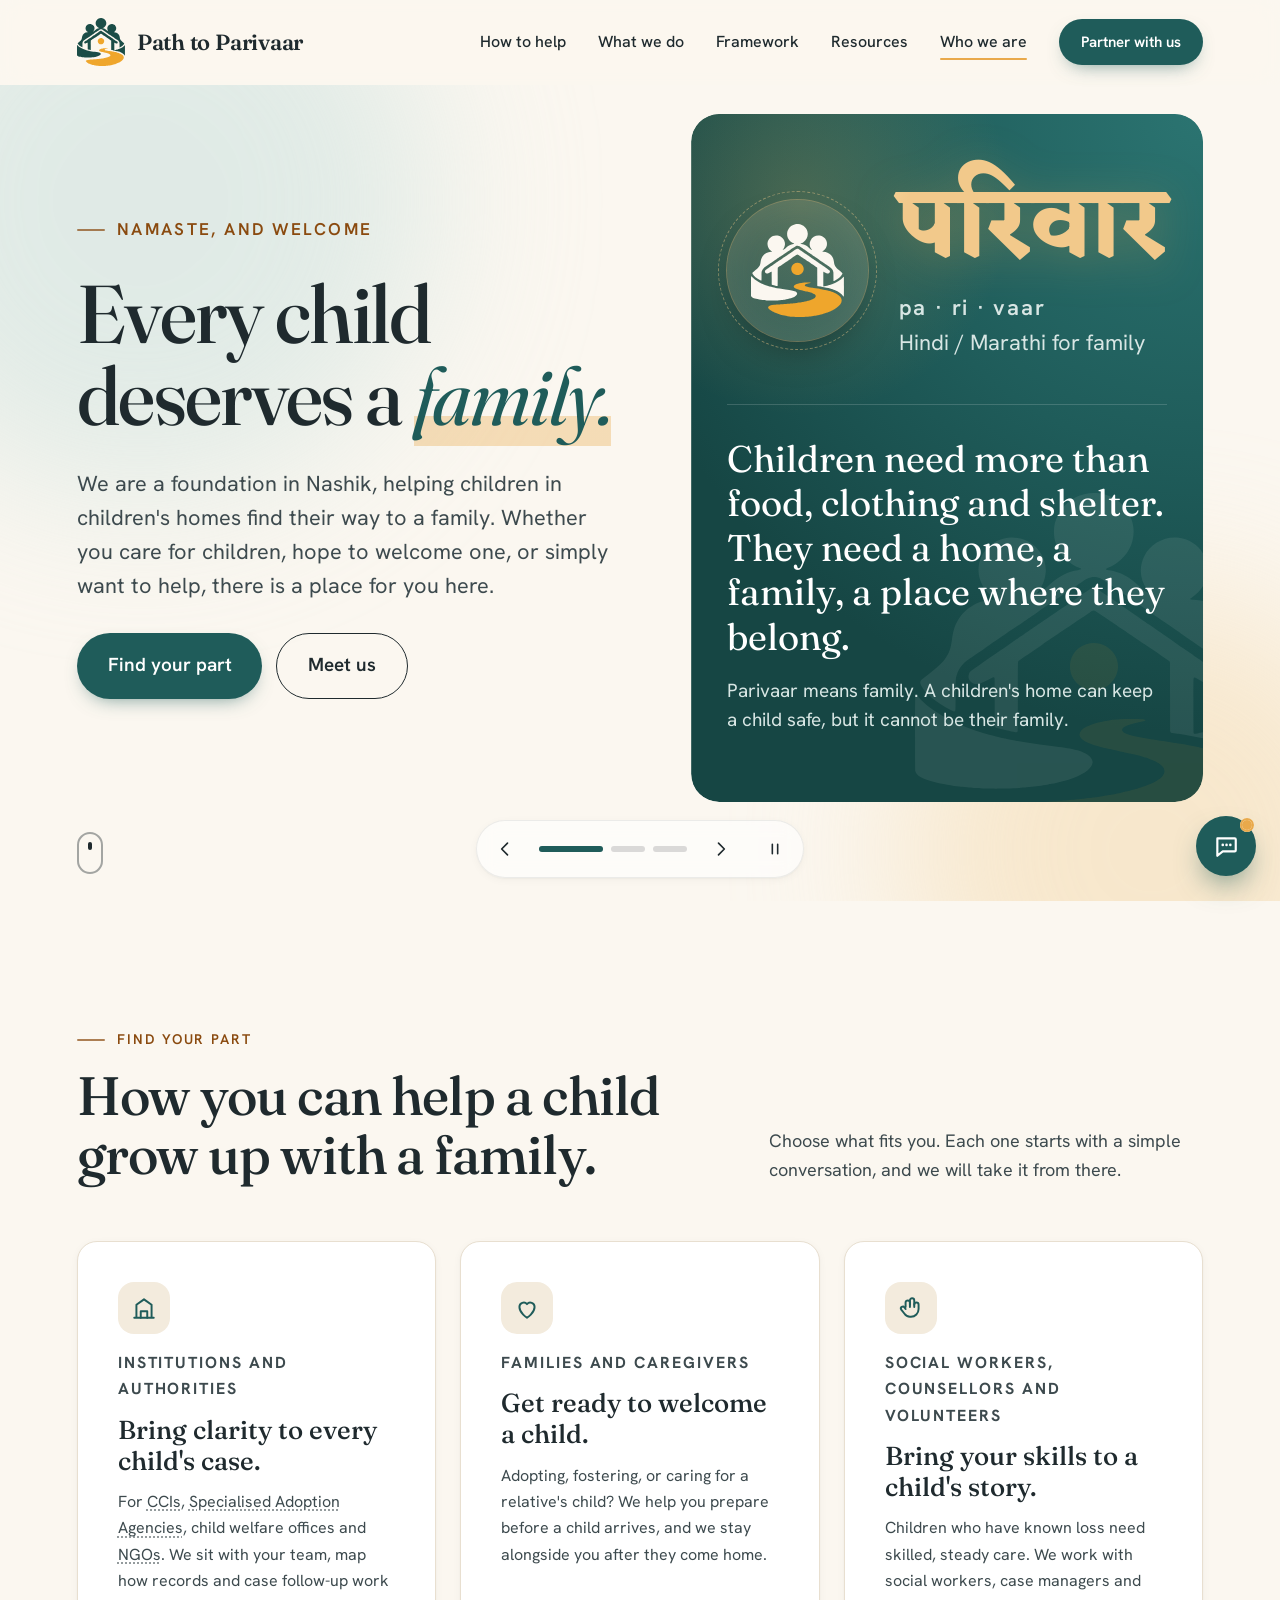
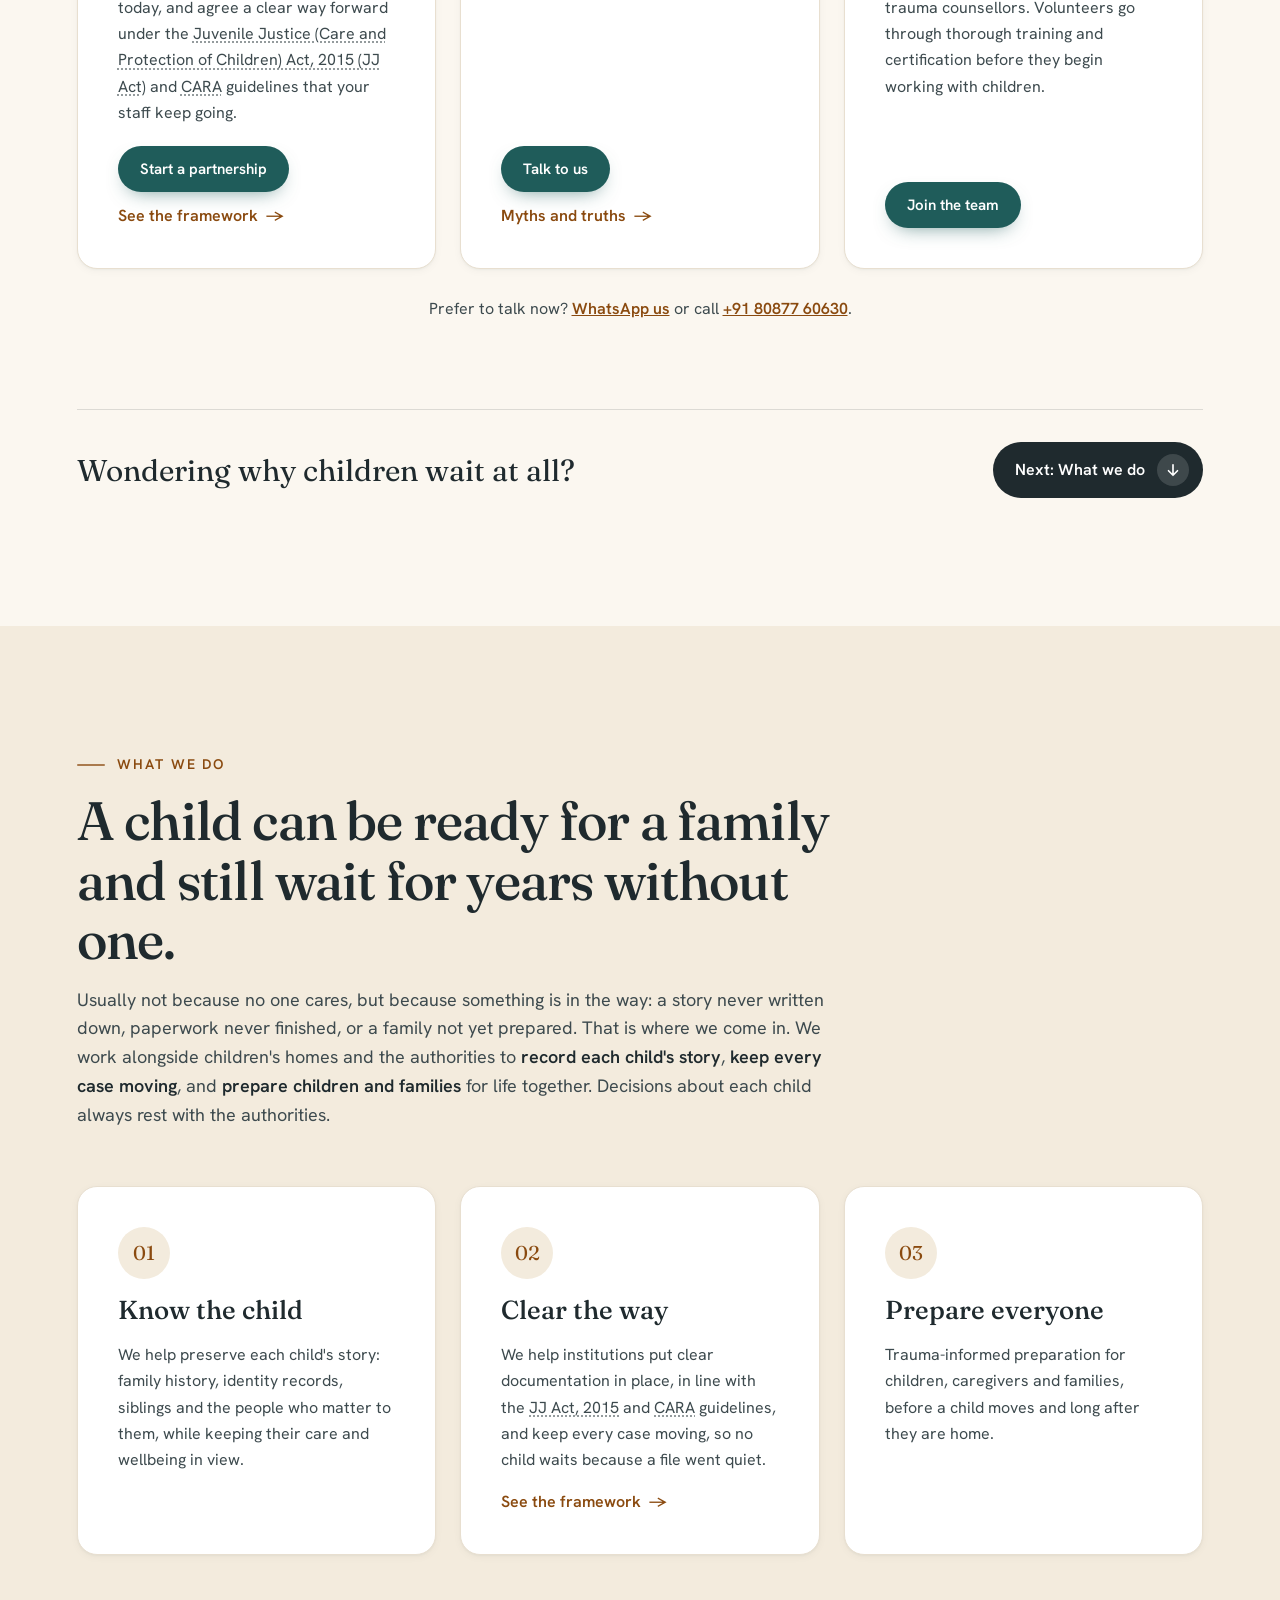
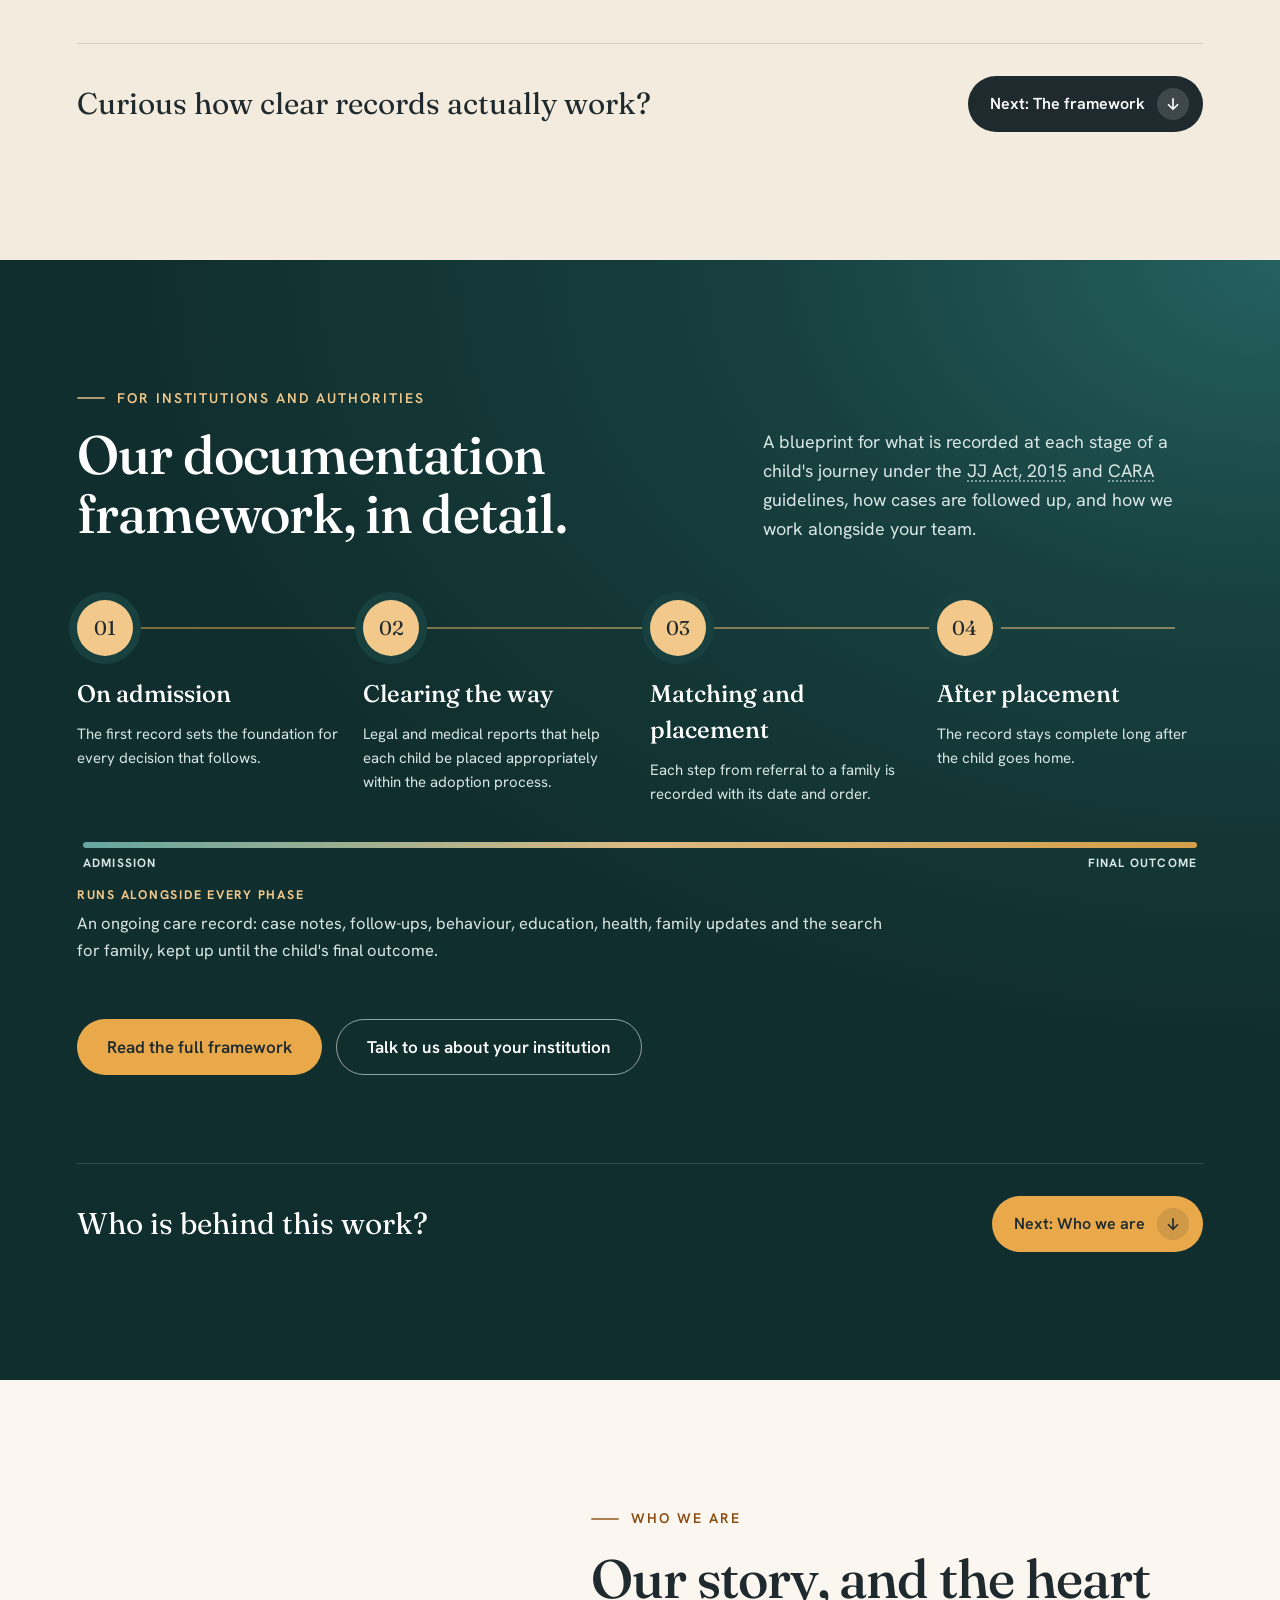
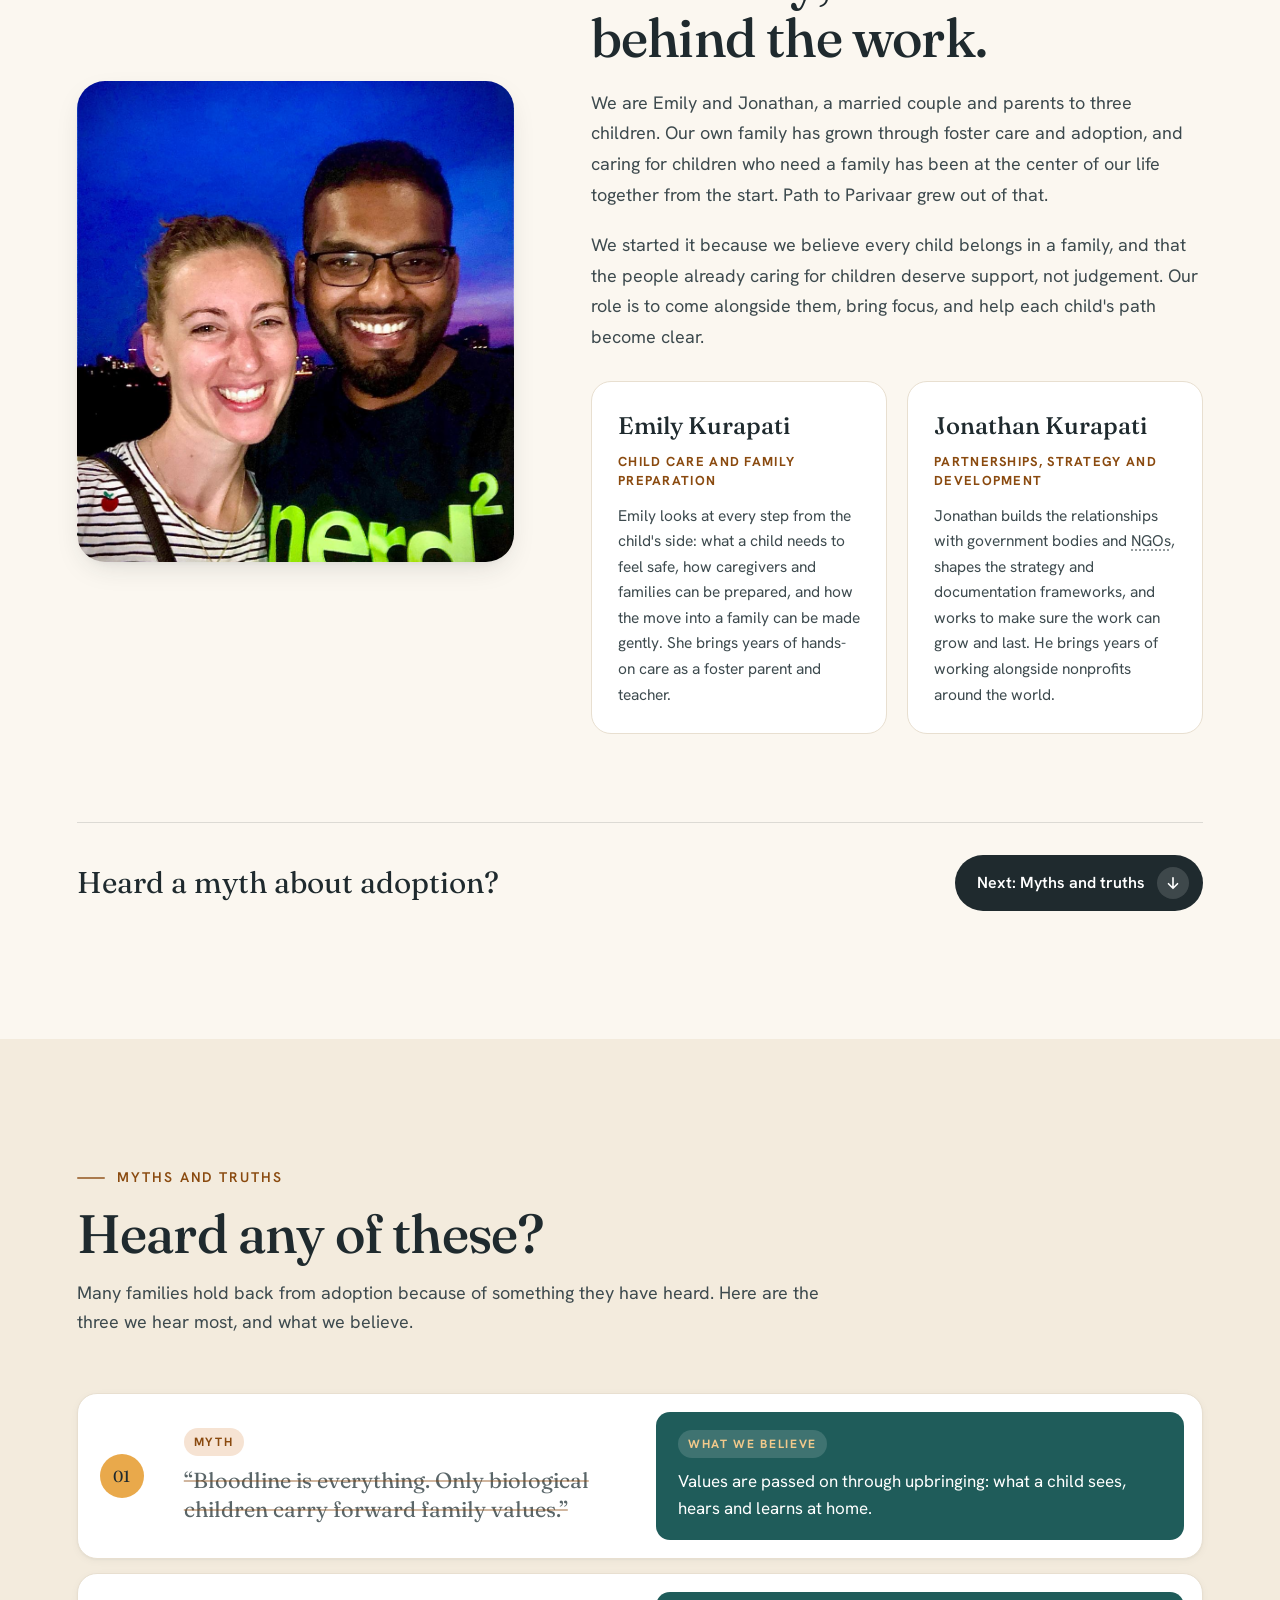
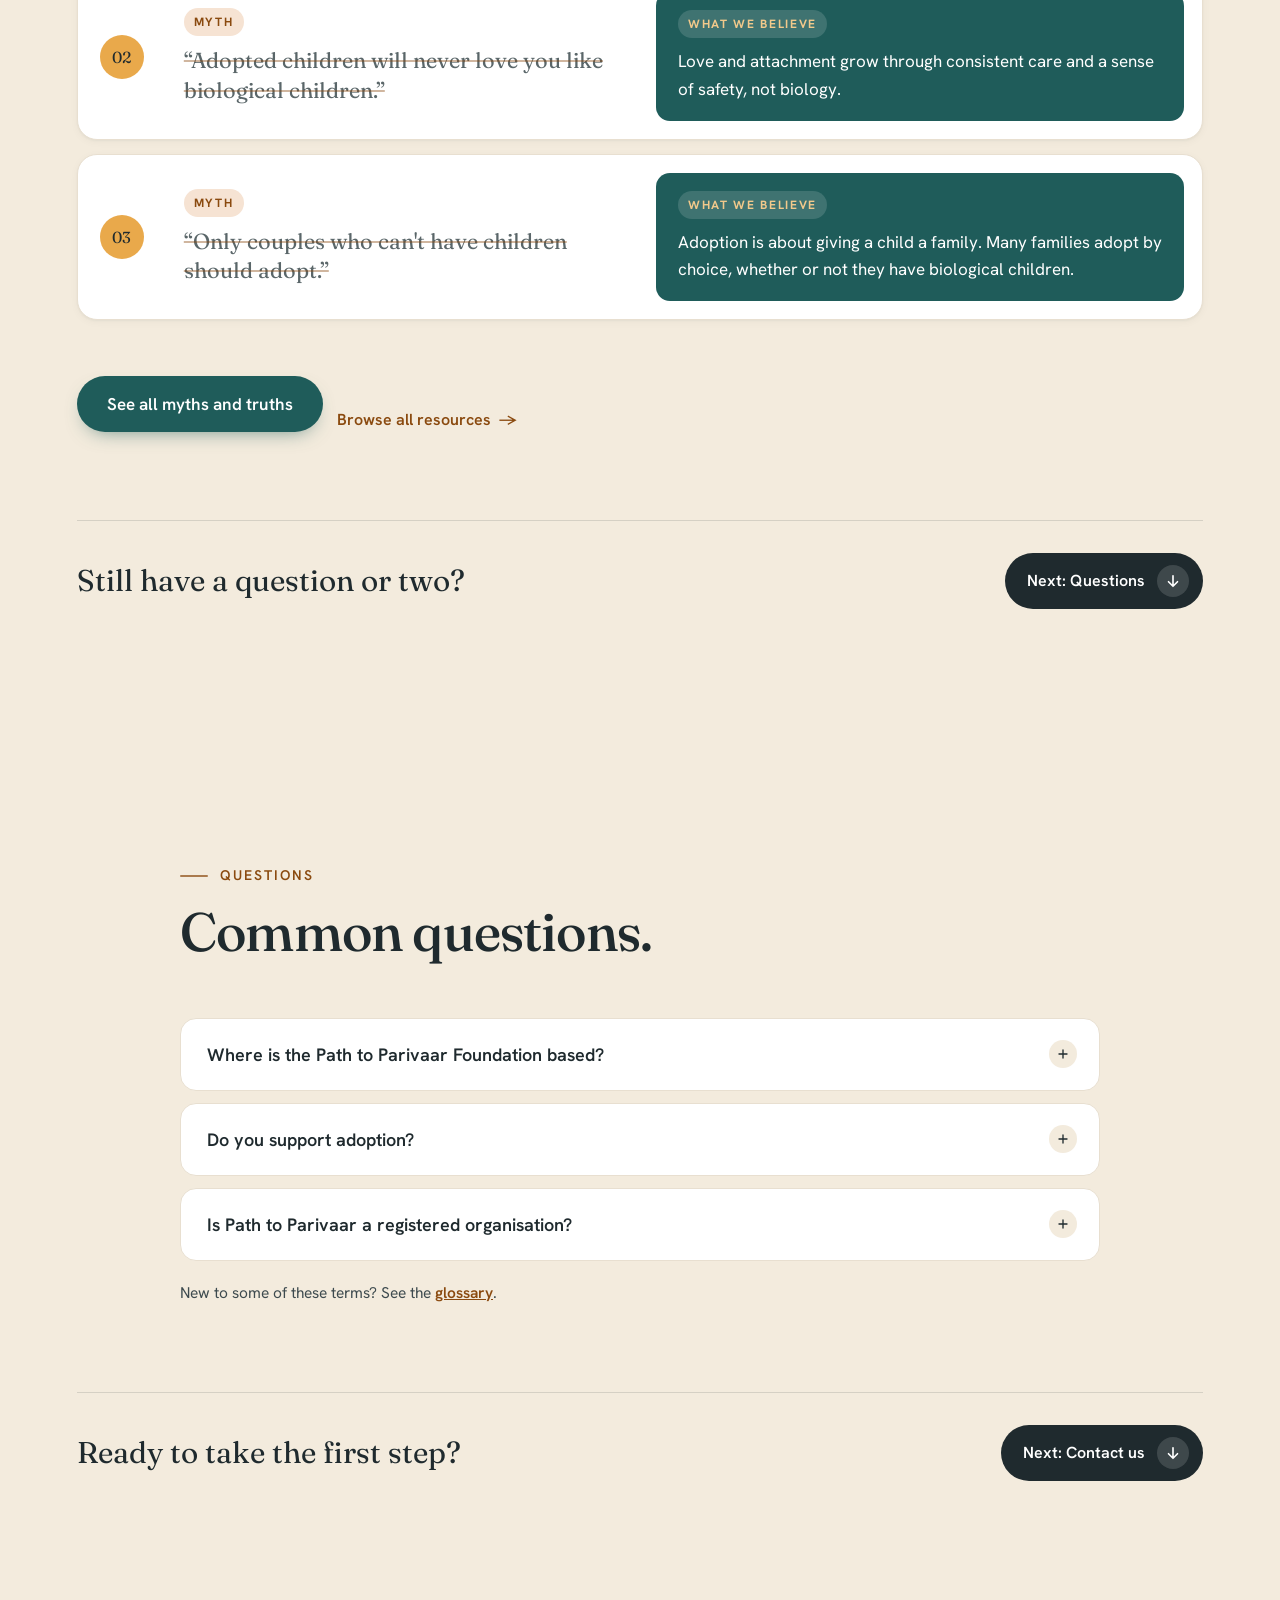
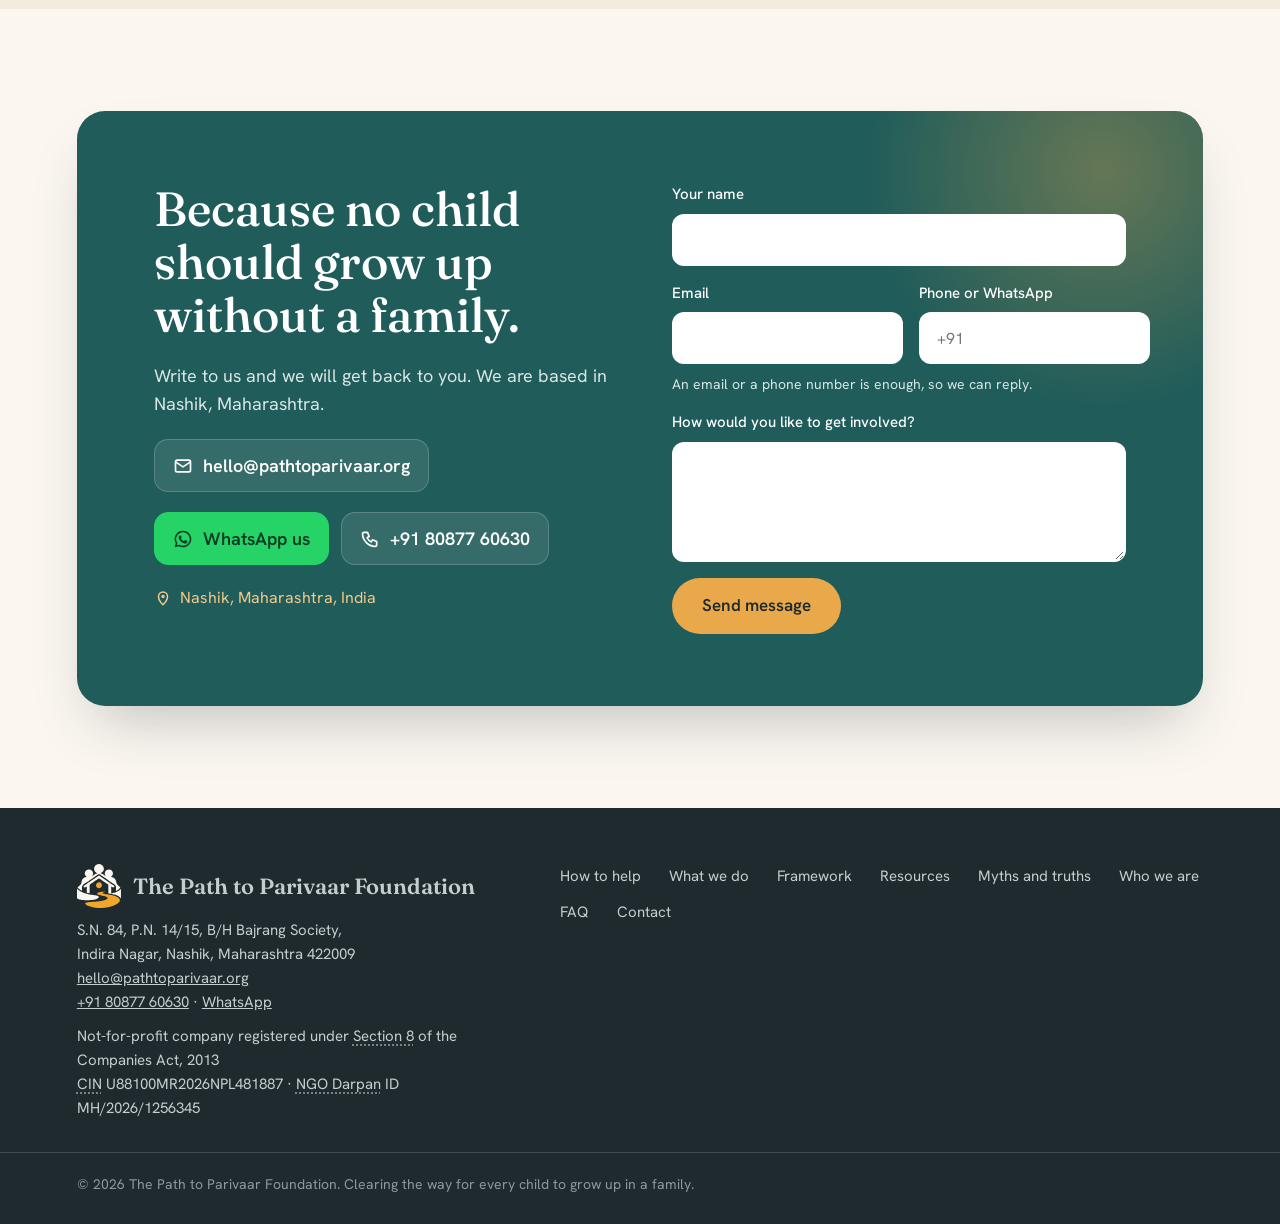
==== commit 2d5dfe30: "Sharpen the What we do intro and simplify the Resources page top - What we do: names exactly what we" ====
--- a/index.html
+++ b/index.html
@@ -326,7 +326,7 @@
         <p class="eyebrow">What we do</p>
         <h2 class="section-title">A child can be ready for a family and still wait for years without one.</h2>
       </div>
-      <p class="section-lead reveal" style="--d:1">Usually not because no one cares, but because something is in the way: a story never written down, paperwork never finished, or no family prepared. We find out what is in the way and help clear it. Decisions about each child rest with the authorities; we work alongside them and the people caring for children, and advocate for every case to move forward.</p>
+      <p class="section-lead reveal" style="--d:1">Usually not because no one cares, but because something is in the way: a story never written down, paperwork never finished, or a family not yet prepared. That is where we come in. We work alongside children's homes and the authorities to <strong>record each child's story</strong>, <strong>keep every case moving</strong>, and <strong>prepare children and families</strong> for life together. Decisions about each child always rest with the authorities.</p>
     </div>
     <div class="grid-3 work-grid">
       <article class="card card-hover work-card reveal">
--- a/assets/css/styles.css
+++ b/assets/css/styles.css
@@ -885,9 +885,9 @@
 .br-row p { margin-top: 4px; font-size: 15.5px; line-height: 1.6; color: var(--ink-2); }
 
 /* Myths v3: belief panels, stacked headings */
-.page-myths .section-head.split, #myths .section-head.split { flex-direction: column; align-items: flex-start; gap: 16px; }
-.page-myths .section-head.split > div, #myths .section-head.split > div { max-width: 820px; }
-.page-myths .section-head .section-lead, #myths .section-head .section-lead { max-width: 680px; }
+.page-myths .section-head.split, #myths .section-head.split, #work .section-head.split { flex-direction: column; align-items: flex-start; gap: 16px; }
+.page-myths .section-head.split > div, #myths .section-head.split > div, #work .section-head.split > div { max-width: 820px; }
+.page-myths .section-head .section-lead, #myths .section-head .section-lead, #work .section-head .section-lead { max-width: 760px; }
 .mt-list { border-top: 0; display: flex; flex-direction: column; gap: 14px; }
 .mt-row {
   grid-template-columns: 52px minmax(0, 1fr) minmax(0, 1.2fr); align-items: center; gap: 16px 32px;
@@ -905,6 +905,28 @@
 .fear-ic svg { width: 20px; height: 20px; fill: none; stroke: currentColor; stroke-width: 1.8; stroke-linecap: round; stroke-linejoin: round; }
 .fear-head { display: flex; align-items: center; gap: 12px; font-size: 13px; font-weight: 700; letter-spacing: .12em; text-transform: uppercase; color: var(--rust); }
 .fear:hover .fear-ic { background: var(--teal); color: var(--white); }
+
+.callout {
+  margin-top: 32px; display: grid; grid-template-columns: auto 1fr auto; align-items: center; gap: 20px 28px;
+  padding: clamp(24px, 3vw, 36px); border-radius: var(--radius-lg); background: var(--white); border: 2px solid var(--amber); box-shadow: var(--shadow-md);
+}
+.callout-ic { width: 60px; height: 60px; border-radius: 50%; display: grid; place-items: center; background: #FBEBD2; color: var(--rust); }
+.callout-ic svg { width: 28px; height: 28px; fill: none; stroke: currentColor; stroke-width: 1.8; stroke-linecap: round; stroke-linejoin: round; }
+.callout-tag { font-size: 12.5px; font-weight: 700; letter-spacing: .14em; text-transform: uppercase; color: var(--rust); }
+.callout h3 { margin-top: 6px; font-family: var(--serif); font-size: clamp(22px, 2.2vw, 28px); font-weight: 500; line-height: 1.25; }
+.callout-body > p:last-child { margin-top: 8px; font-size: 16.5px; line-height: 1.65; color: var(--ink-2); max-width: 720px; }
+.fear-link { margin-top: auto; padding-top: 4px; font-size: 15px; font-weight: 600; color: var(--teal); text-decoration: none; }
+.fear-link span { display: inline-block; transition: transform .3s var(--ease-out); }
+.fear-link:hover span { transform: translateX(5px); }
+.invite {
+  margin-top: 32px; display: flex; flex-wrap: wrap; align-items: center; justify-content: space-between; gap: 18px 32px;
+  padding: 26px 30px; border-radius: var(--radius); background: var(--sand); border: 1px solid var(--line);
+}
+.invite { border: 1.5px dashed var(--amber); }
+.invite-tag { display: inline-block; margin-bottom: 8px; padding: 5px 10px; border-radius: 999px; background: var(--amber); color: var(--ink); font-size: 12px; font-weight: 700; letter-spacing: .12em; text-transform: uppercase; }
+.invite h3 { font-family: var(--serif); font-size: clamp(22px, 2.2vw, 26px); font-weight: 500; }
+.invite p { margin-top: 6px; font-size: 16px; line-height: 1.6; color: var(--ink-2); max-width: 640px; }
+.invite-actions { display: flex; flex-wrap: wrap; gap: 10px; }
 
 /* ---------- Resources ---------- */
 .feature-guide {
@@ -1244,6 +1266,7 @@
   .path-step::after { display: none; }
   .contact { grid-template-columns: 1fr; gap: 40px; }
   .contact-row { grid-template-columns: 1fr; }
+  .callout { grid-template-columns: 1fr; }
   .mt-row { grid-template-columns: 1fr; padding: 16px; gap: 12px; }
   .mt-num { width: 36px; height: 36px; }
   .mt-truth { grid-column: auto; padding: 16px 18px; }
@@ -1303,3 +1326,4 @@
   }
   .js .reveal { opacity: 1; transform: none; }
 }
+.section-lead strong { color: var(--ink); font-weight: 600; }
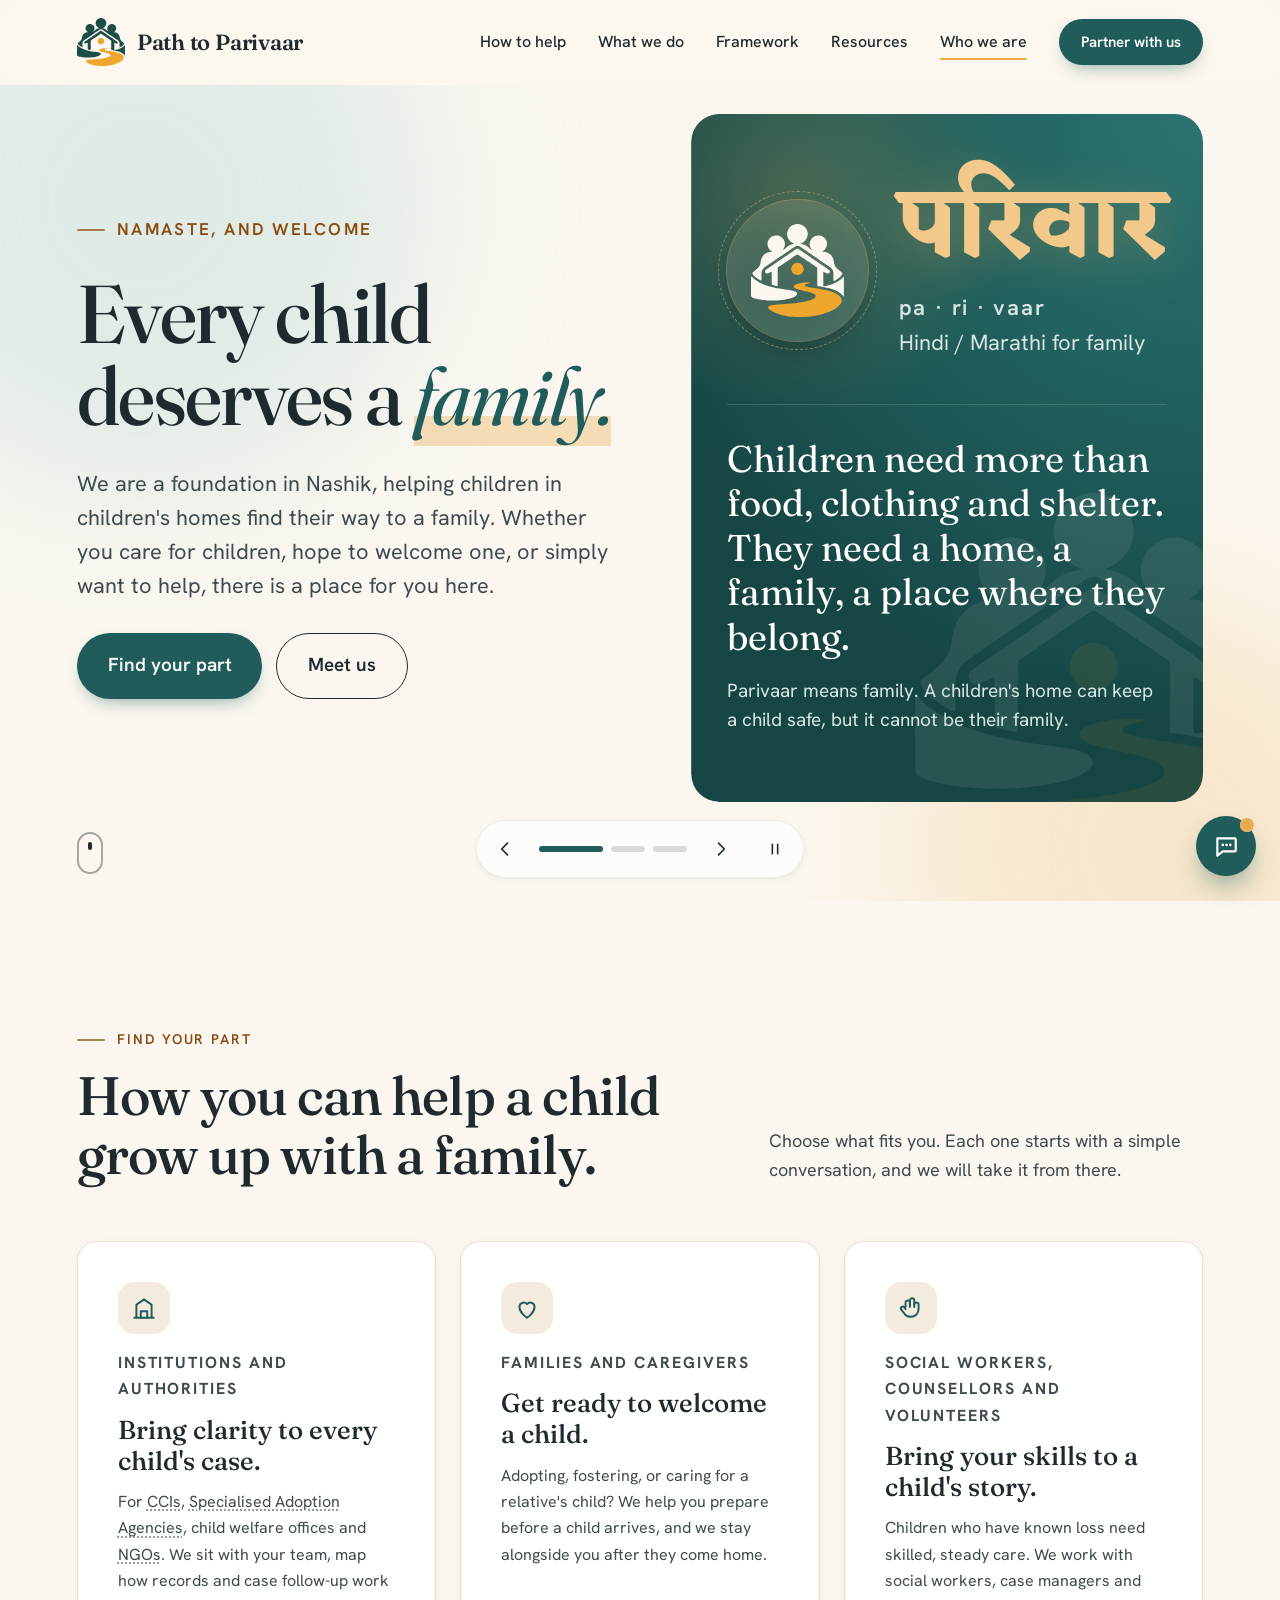
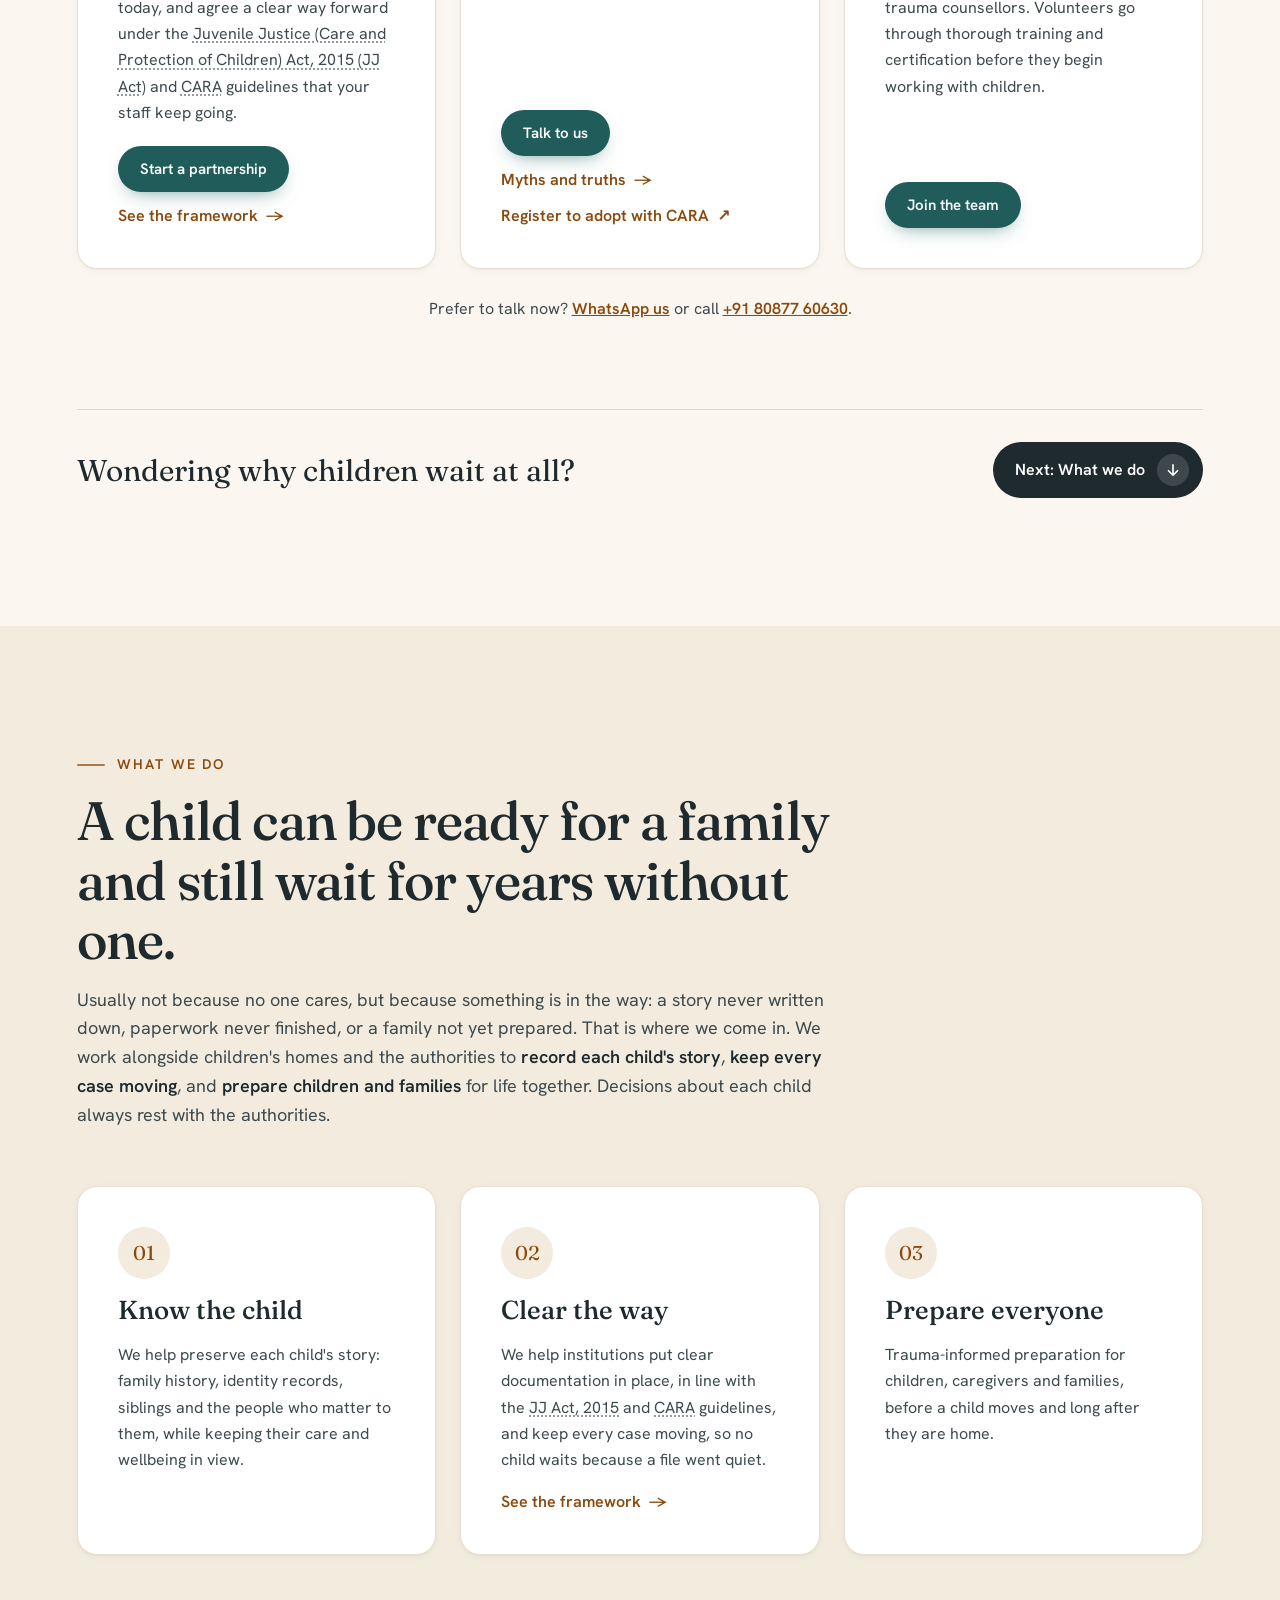
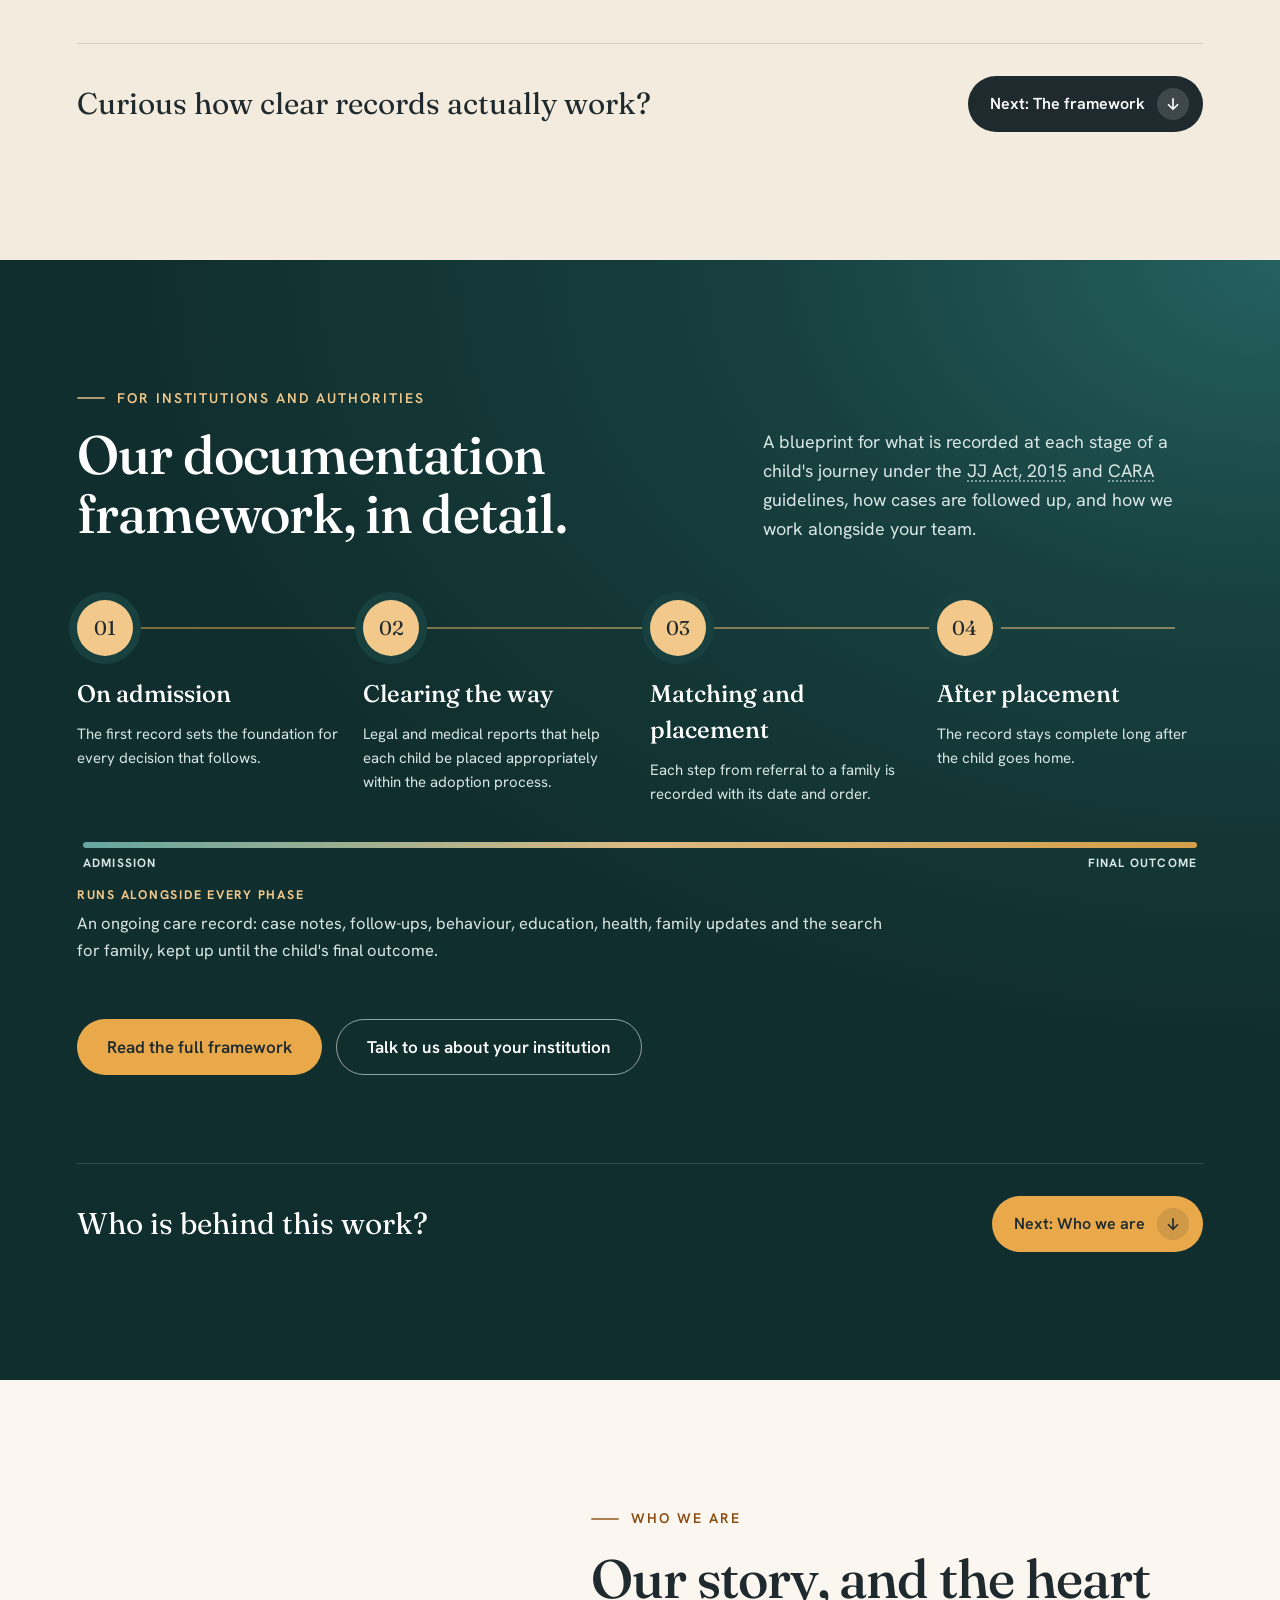
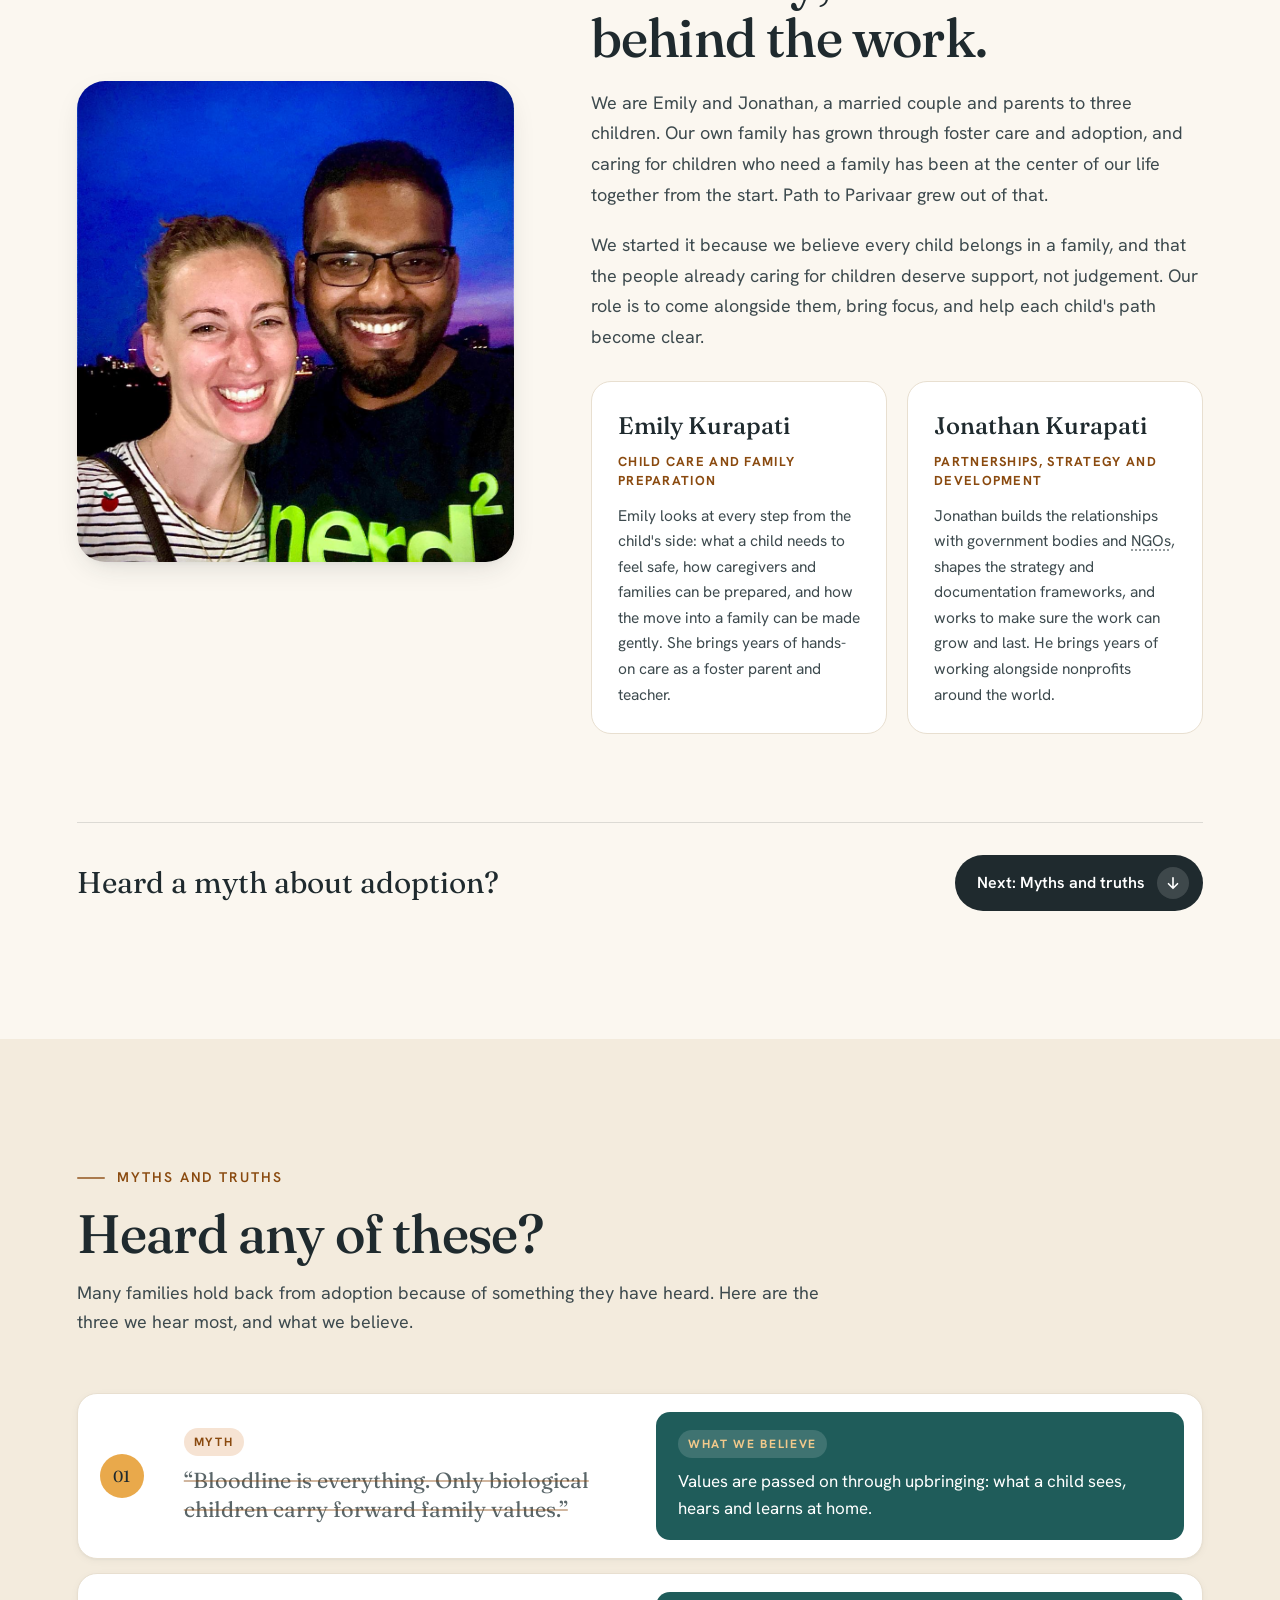
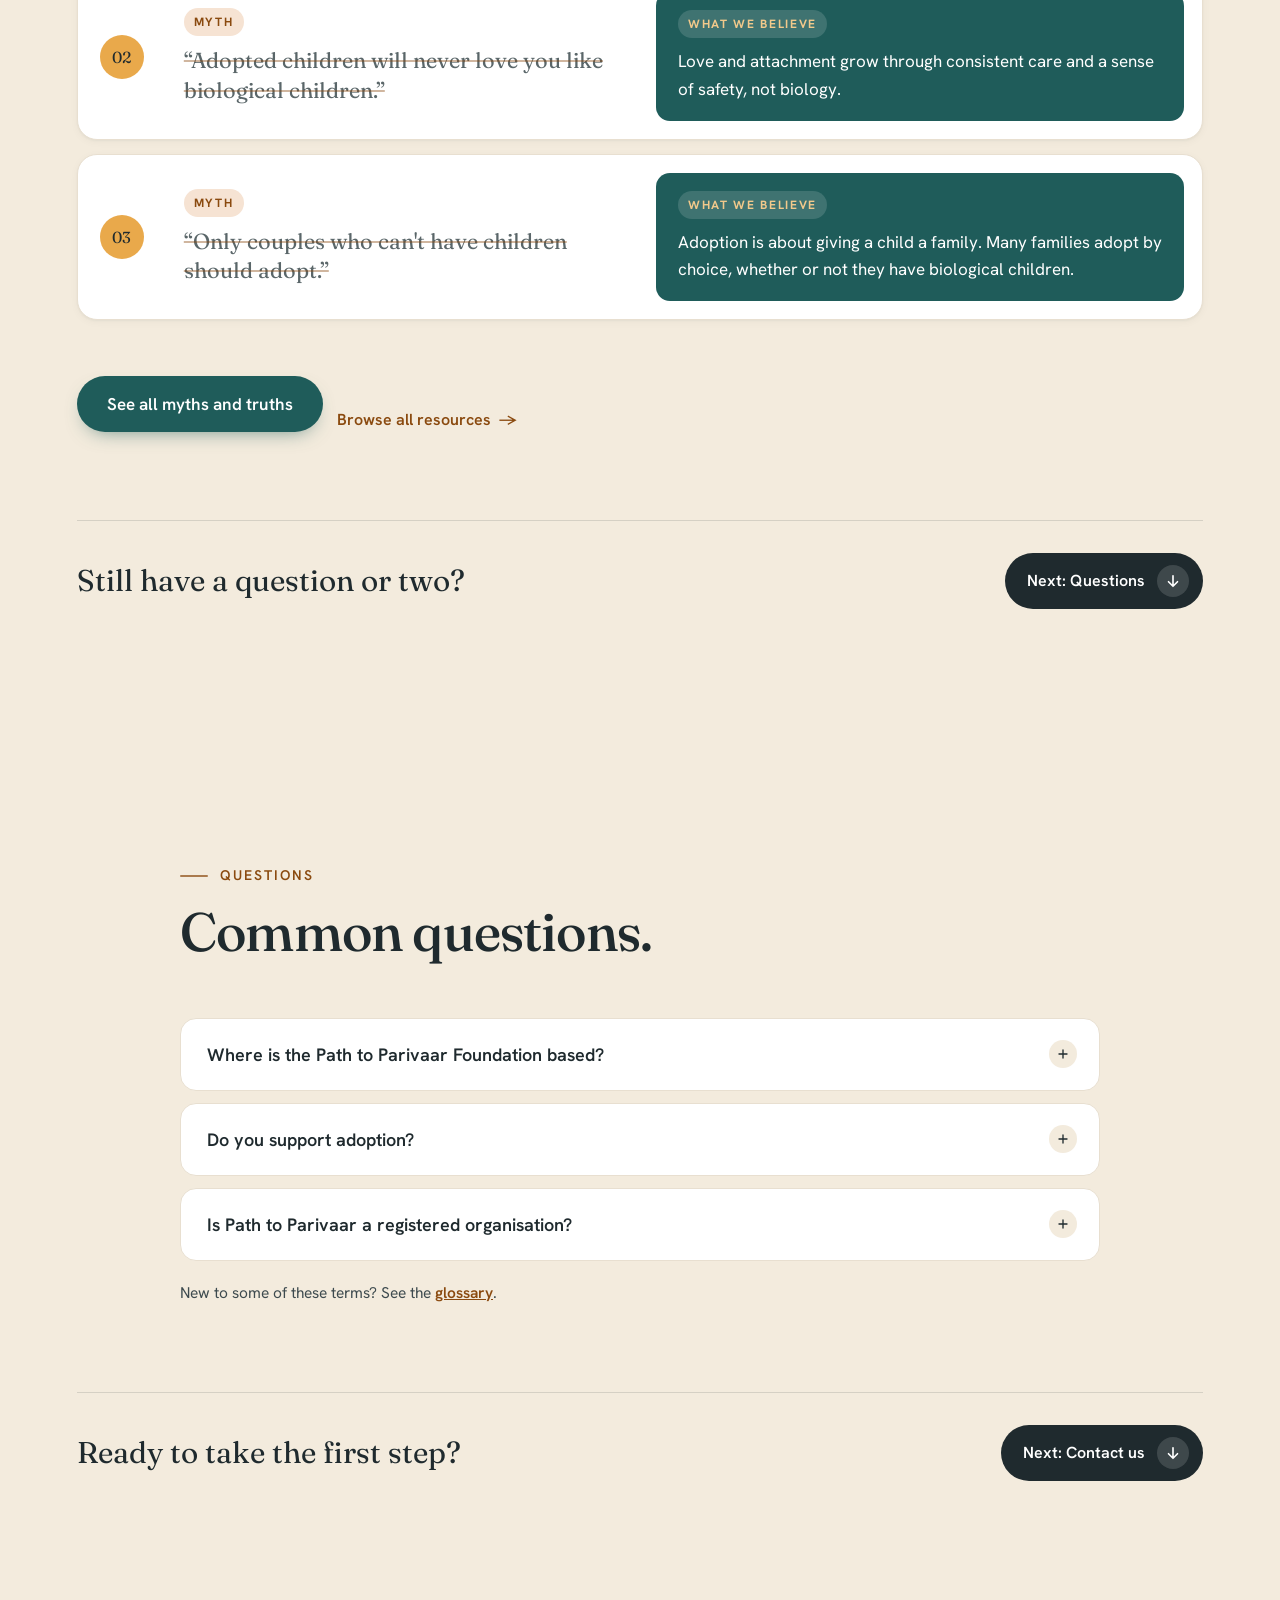
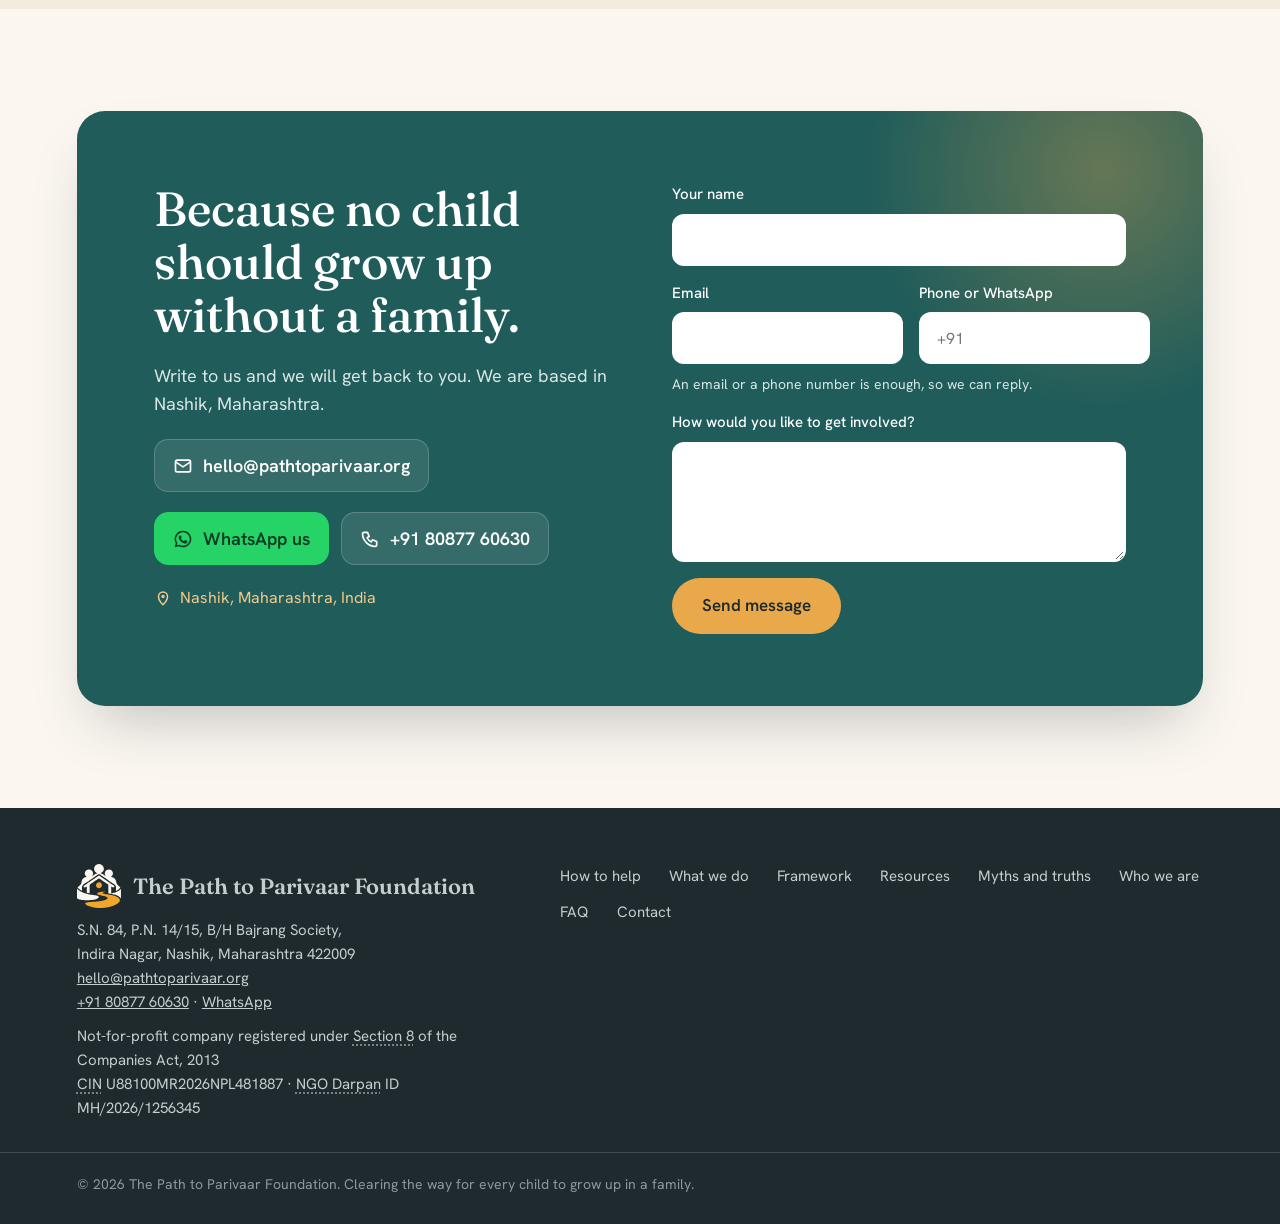
==== commit f499975c: "Resources: add JJ Amendment 2021, Mission Vatsalya and Foster Care 2024; helpful links and PAP regis" ====
--- a/index.html
+++ b/index.html
@@ -298,6 +298,7 @@
         <div class="help-actions">
           <a href="#contact" class="btn btn-primary btn-sm" data-topic="We are a family or caregiver looking for preparation and support.">Talk to us</a>
           <a href="myths.html" class="link-arrow">Myths and truths <span aria-hidden="true">→</span></a>
+          <a href="https://carings.wcd.gov.in" class="link-arrow" target="_blank" rel="noopener">Register to adopt with CARA <span aria-hidden="true">↗</span></a>
         </div>
       </article>
       <article class="card card-hover help-card reveal" style="--d:2">
--- a/assets/css/styles.css
+++ b/assets/css/styles.css
@@ -771,6 +771,22 @@
 .page-title { font-family: var(--serif); font-weight: 500; letter-spacing: -.02em; font-size: clamp(38px, 5vw, 64px); line-height: 1.06; max-width: 900px; margin-top: 14px; }
 .page-lead { margin-top: 22px; font-size: clamp(17px, 1.4vw, 19px); line-height: 1.7; color: var(--ink-2); max-width: 760px; }
 .page-law { margin-top: 18px; display: inline-block; padding: 12px 18px; border-left: 3px solid var(--amber); background: var(--white); border-radius: 0 12px 12px 0; font-size: 16px; line-height: 1.55; font-weight: 600; color: var(--ink); max-width: 760px; }
+.fw-hero-grid { display: grid; grid-template-columns: minmax(0, 1.15fr) minmax(0, .85fr); gap: clamp(32px, 5vw, 72px); align-items: center; }
+.fw-hero-copy .page-title { font-size: clamp(36px, 4.4vw, 58px); }
+.fw-hero-copy .page-lead { max-width: 620px; }
+.fw-hero-copy .hero-ctas { margin-top: 28px; }
+.fw-index { border-radius: var(--radius-lg); padding: clamp(22px, 2.6vw, 32px); background: radial-gradient(120% 100% at 100% 0%, #2B7471 0%, var(--teal) 50%, #133D3C 100%); color: var(--white); box-shadow: var(--shadow-lg); }
+.fw-index-title { font-size: 12.5px; font-weight: 700; letter-spacing: .14em; text-transform: uppercase; color: var(--gold); margin-bottom: 10px; }
+.fw-index ol { list-style: none; margin: 0; padding: 0; }
+.fw-index li + li { border-top: 1px solid rgba(255,255,255,.12); }
+.fw-index a { display: grid; grid-template-columns: 34px 1fr auto; align-items: center; gap: 12px; padding: 11px 8px; border-radius: 10px; color: var(--white); text-decoration: none; transition: background .25s var(--ease); }
+.fw-index a:hover { background: rgba(255,255,255,.08); color: var(--white); }
+.ix-num { font-family: var(--serif); font-size: 15px; color: var(--gold); }
+.ix-text { display: flex; flex-direction: column; gap: 1px; }
+.ix-text b { font-size: 15.5px; font-weight: 600; }
+.ix-text small { font-size: 13px; color: var(--teal-soft); line-height: 1.4; }
+.ix-arrow { color: var(--gold); opacity: 0; transform: translateX(-4px); transition: opacity .25s var(--ease), transform .3s var(--ease-out); }
+.fw-index a:hover .ix-arrow { opacity: 1; transform: none; }
 .toc { list-style: none; margin: 32px 0 0; padding: 0; display: flex; flex-wrap: wrap; gap: 10px; }
 .toc a {
   display: inline-flex; padding: 9px 16px; border-radius: 999px; border: 1px solid var(--line); background: var(--white);
@@ -962,6 +978,37 @@
 .doc-note { font-size: 13.5px !important; color: var(--ink-3) !important; padding: 10px 12px; border-radius: 10px; background: var(--cream); }
 .doc-actions { display: flex; flex-wrap: wrap; gap: 10px; margin-top: auto; padding-top: 8px; }
 .btn-ic { width: 18px; height: 18px; fill: none; stroke: currentColor; stroke-width: 2; stroke-linecap: round; stroke-linejoin: round; }
+.doc-group + .doc-group { margin-top: clamp(48px, 6vw, 72px); }
+.doc-group-head { display: flex; flex-wrap: wrap; align-items: baseline; gap: 6px 16px; margin-bottom: 20px; padding-bottom: 14px; border-bottom: 1px solid var(--line); }
+.doc-group-head h3 { font-family: var(--serif); font-size: clamp(24px, 2.4vw, 30px); font-weight: 500; }
+.doc-group-head p { font-size: 15.5px; color: var(--ink-3); }
+.doc-grid-2 { grid-template-columns: repeat(2, minmax(0, 1fr)); }
+.doc-grid-2 .doc-card { flex-direction: row; }
+.doc-grid-2 .doc-cover { flex: 0 0 36%; height: auto; min-height: 260px; }
+.doc-body h4 { font-family: var(--serif); font-size: 21px; font-weight: 500; line-height: 1.25; }
+.pap-banner { display: flex; flex-wrap: wrap; align-items: center; justify-content: space-between; gap: 20px 32px; padding: clamp(24px, 3vw, 36px); margin-bottom: 20px; border-radius: var(--radius-lg); background: radial-gradient(120% 100% at 100% 0%, #2B7471 0%, var(--teal) 50%, #133D3C 100%); color: var(--white); box-shadow: var(--shadow-md); }
+.pap-banner > div { max-width: 720px; }
+.pap-tag { font-size: 12.5px; font-weight: 700; letter-spacing: .14em; text-transform: uppercase; color: var(--gold); }
+.pap-banner h3 { margin-top: 6px; font-family: var(--serif); font-size: clamp(22px, 2.4vw, 30px); font-weight: 500; line-height: 1.2; }
+.pap-banner p:last-child { margin-top: 8px; font-size: 16px; line-height: 1.6; color: var(--teal-soft); }
+.pap-banner p a { color: var(--gold); font-weight: 600; }
+.callout-actions { display: flex; flex-direction: column; gap: 10px; align-items: stretch; }
+.helplines { display: grid; grid-template-columns: repeat(3, minmax(0, 1fr)); gap: 14px; margin-bottom: 28px; }
+.help-line { display: grid; grid-template-columns: auto 1fr auto; align-items: center; gap: 16px; padding: 18px 20px; border-radius: var(--radius); background: var(--ink); color: var(--white); text-decoration: none; transition: transform .4s var(--ease-out), background .3s var(--ease); }
+.help-line:hover { color: var(--white); background: var(--teal); transform: translateY(-3px); }
+.hl-num { font-family: var(--serif); font-size: clamp(24px, 2.4vw, 30px); color: var(--gold); white-space: nowrap; }
+.hl-text { display: flex; flex-direction: column; gap: 2px; }
+.hl-text b { font-size: 15.5px; }
+.hl-text small { font-size: 13px; line-height: 1.4; color: var(--teal-soft); }
+.hl-ic { width: 22px; height: 22px; fill: none; stroke: var(--gold); stroke-width: 2; stroke-linecap: round; stroke-linejoin: round; }
+.link-grid { display: grid; grid-template-columns: repeat(3, minmax(0, 1fr)); gap: 16px; }
+.link-card { display: flex; flex-direction: column; gap: 8px; padding: 22px 24px; border-radius: var(--radius); background: var(--white); border: 1px solid var(--line); color: var(--ink); text-decoration: none; transition: transform .4s var(--ease-out), box-shadow .4s var(--ease-out), border-color .3s var(--ease); }
+.link-card:hover { color: var(--ink); transform: translateY(-3px); box-shadow: var(--shadow-md); border-color: var(--teal); }
+.link-host { font-size: 12.5px; font-weight: 700; letter-spacing: .06em; color: var(--rust); }
+.link-card h4 { font-family: var(--serif); font-size: 20px; font-weight: 500; line-height: 1.25; }
+.link-card p { font-size: 15px; line-height: 1.6; color: var(--ink-2); flex-grow: 1; }
+.link-go { display: inline-flex; align-items: center; gap: 6px; font-size: 14.5px; font-weight: 600; color: var(--teal); }
+.link-ic { width: 16px; height: 16px; fill: none; stroke: currentColor; stroke-width: 2; stroke-linecap: round; stroke-linejoin: round; }
 .fw-related { margin-top: 26px; display: flex; flex-wrap: wrap; align-items: center; gap: 10px 14px; font-size: 14.5px; color: var(--teal-soft); }
 .fw-related span { font-weight: 700; }
 .fw-related a { color: var(--gold); font-weight: 600; }
@@ -1229,6 +1276,8 @@
 }
 
 @media (max-width: 1180px) {
+  .doc-grid-2 { grid-template-columns: 1fr; }
+  .helplines, .link-grid { grid-template-columns: repeat(2, minmax(0, 1fr)); }
   .myth-grid-3, .barrier-grid, .doc-grid { grid-template-columns: repeat(2, minmax(0, 1fr)); }
   .fw-phases, .fw-steps { grid-template-columns: repeat(2, minmax(0, 1fr)); row-gap: 40px; }
   .fw-phases::before { display: none; }
@@ -1238,6 +1287,7 @@
 }
 
 @media (max-width: 980px) {
+  .fw-hero-grid { grid-template-columns: 1fr; }
   :root { --header-h: 72px; }
   .menu-toggle { display: block; }
   .main-nav {
@@ -1266,6 +1316,10 @@
   .path-step::after { display: none; }
   .contact { grid-template-columns: 1fr; gap: 40px; }
   .contact-row { grid-template-columns: 1fr; }
+  .doc-grid-2, .helplines, .link-grid { grid-template-columns: 1fr; }
+  .doc-grid-2 .doc-card { flex-direction: column; }
+  .doc-grid-2 .doc-cover { height: 200px; min-height: 0; }
+  .fw-hero-grid { grid-template-columns: 1fr; }
   .callout { grid-template-columns: 1fr; }
   .mt-row { grid-template-columns: 1fr; padding: 16px; gap: 12px; }
   .mt-num { width: 36px; height: 36px; }
@@ -1327,3 +1381,5 @@
   .js .reveal { opacity: 1; transform: none; }
 }
 .section-lead strong { color: var(--ink); font-weight: 600; }
+.doc-grid-2 .doc-cover { background: #EDE6DA; }
+.doc-grid-2 .doc-cover img { object-fit: contain; object-position: center; padding: 14px 14px 44px; }
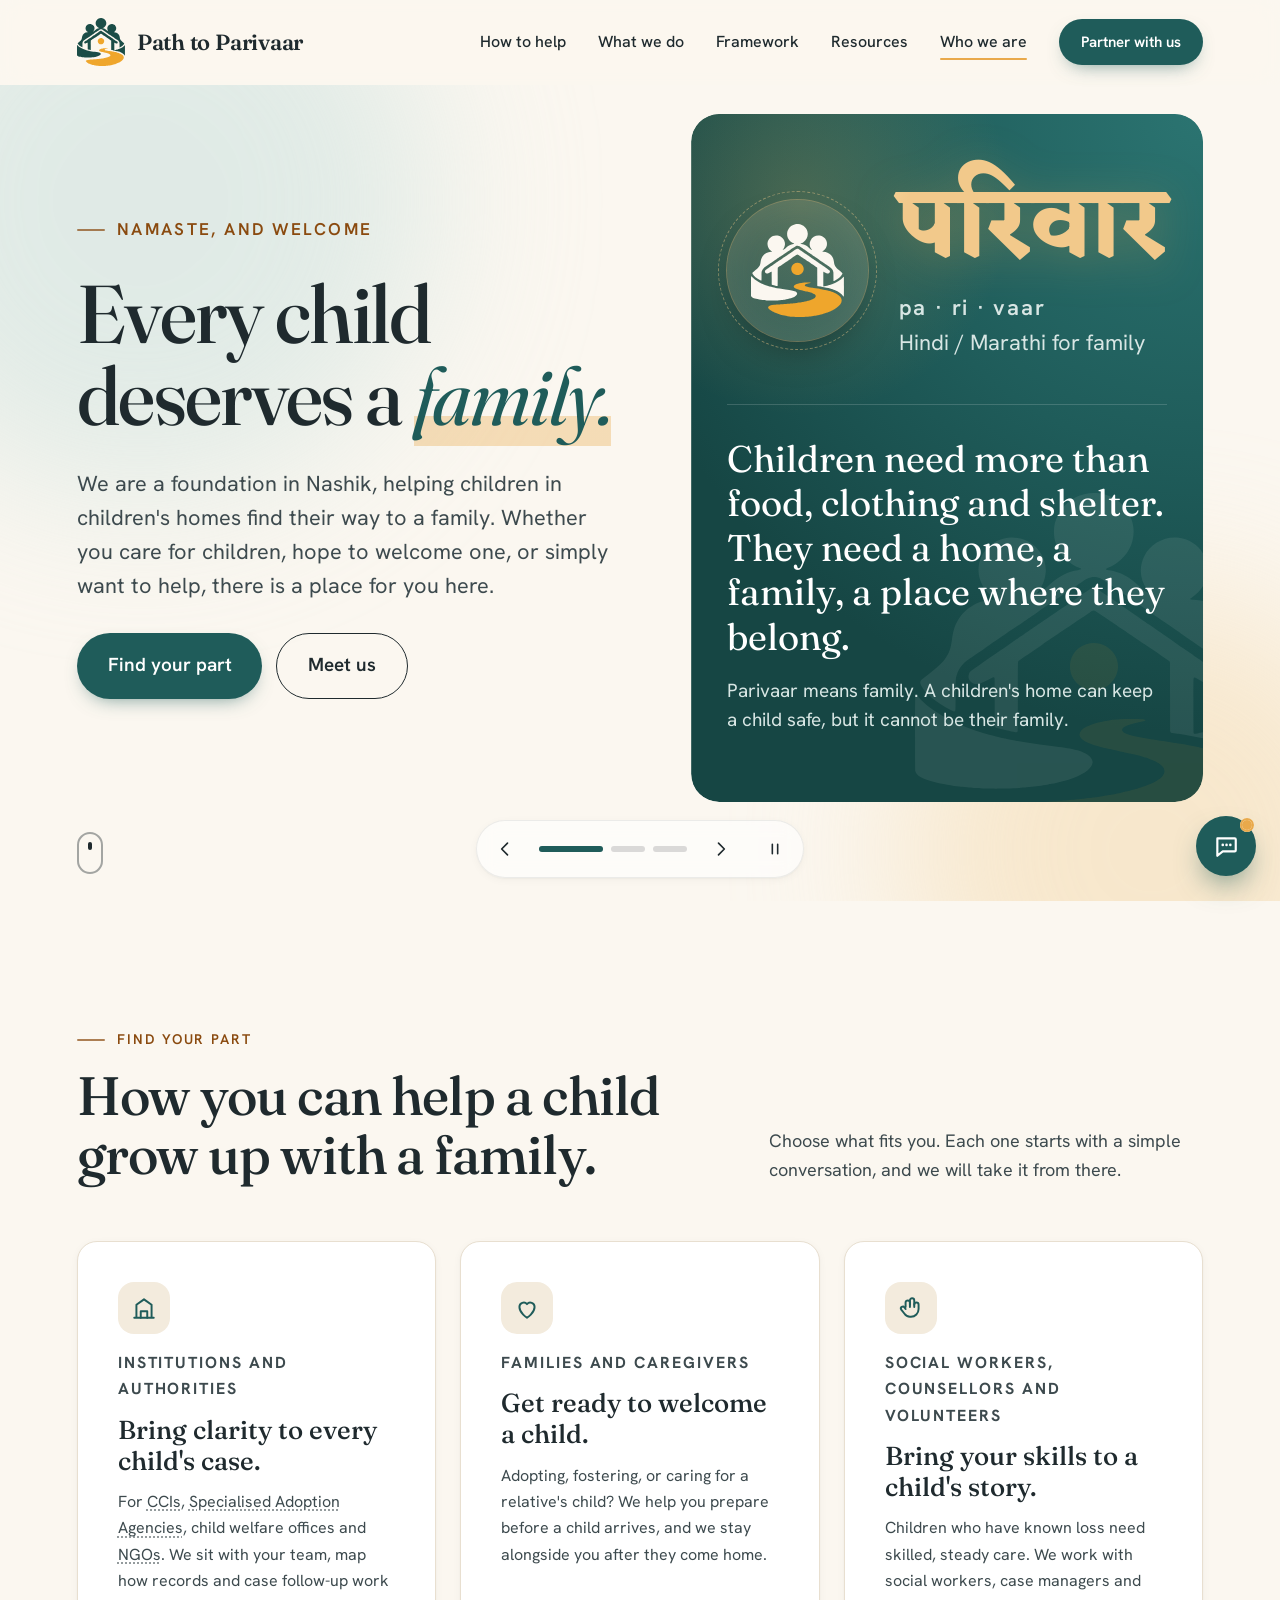
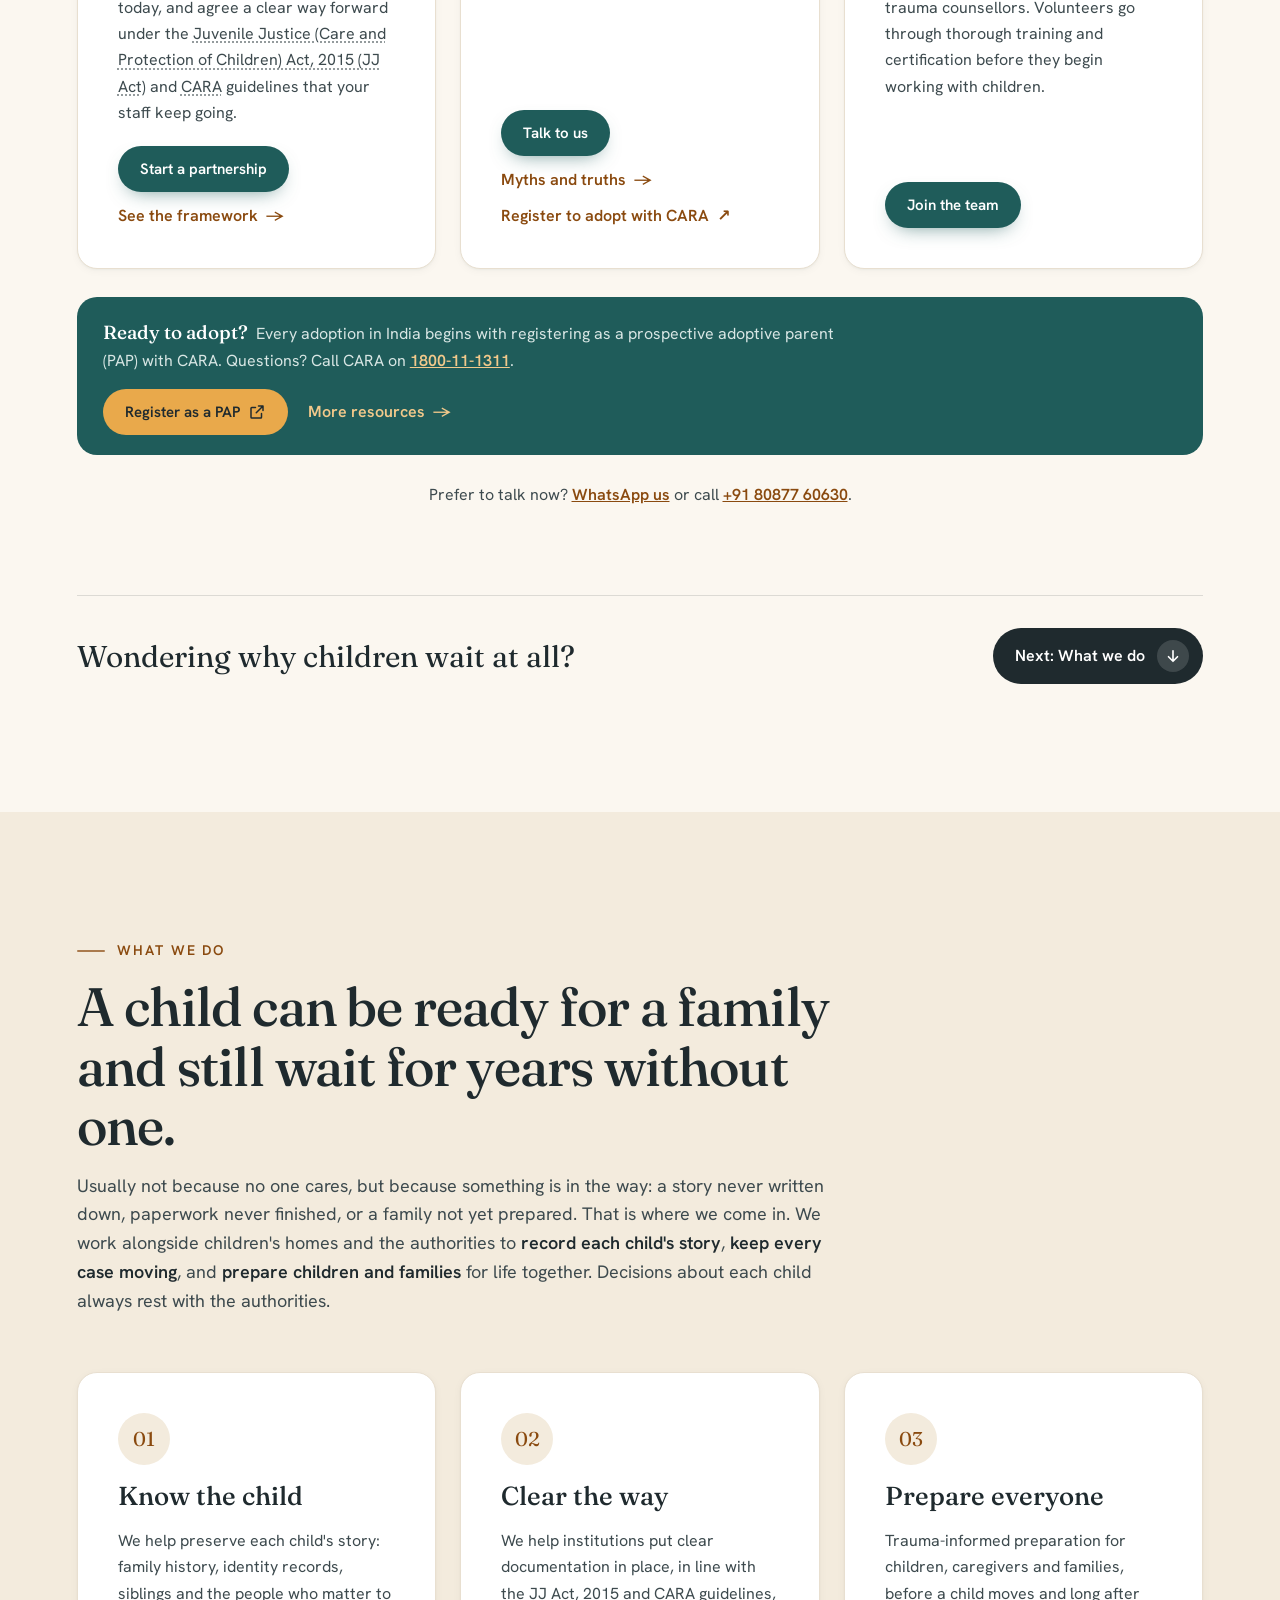
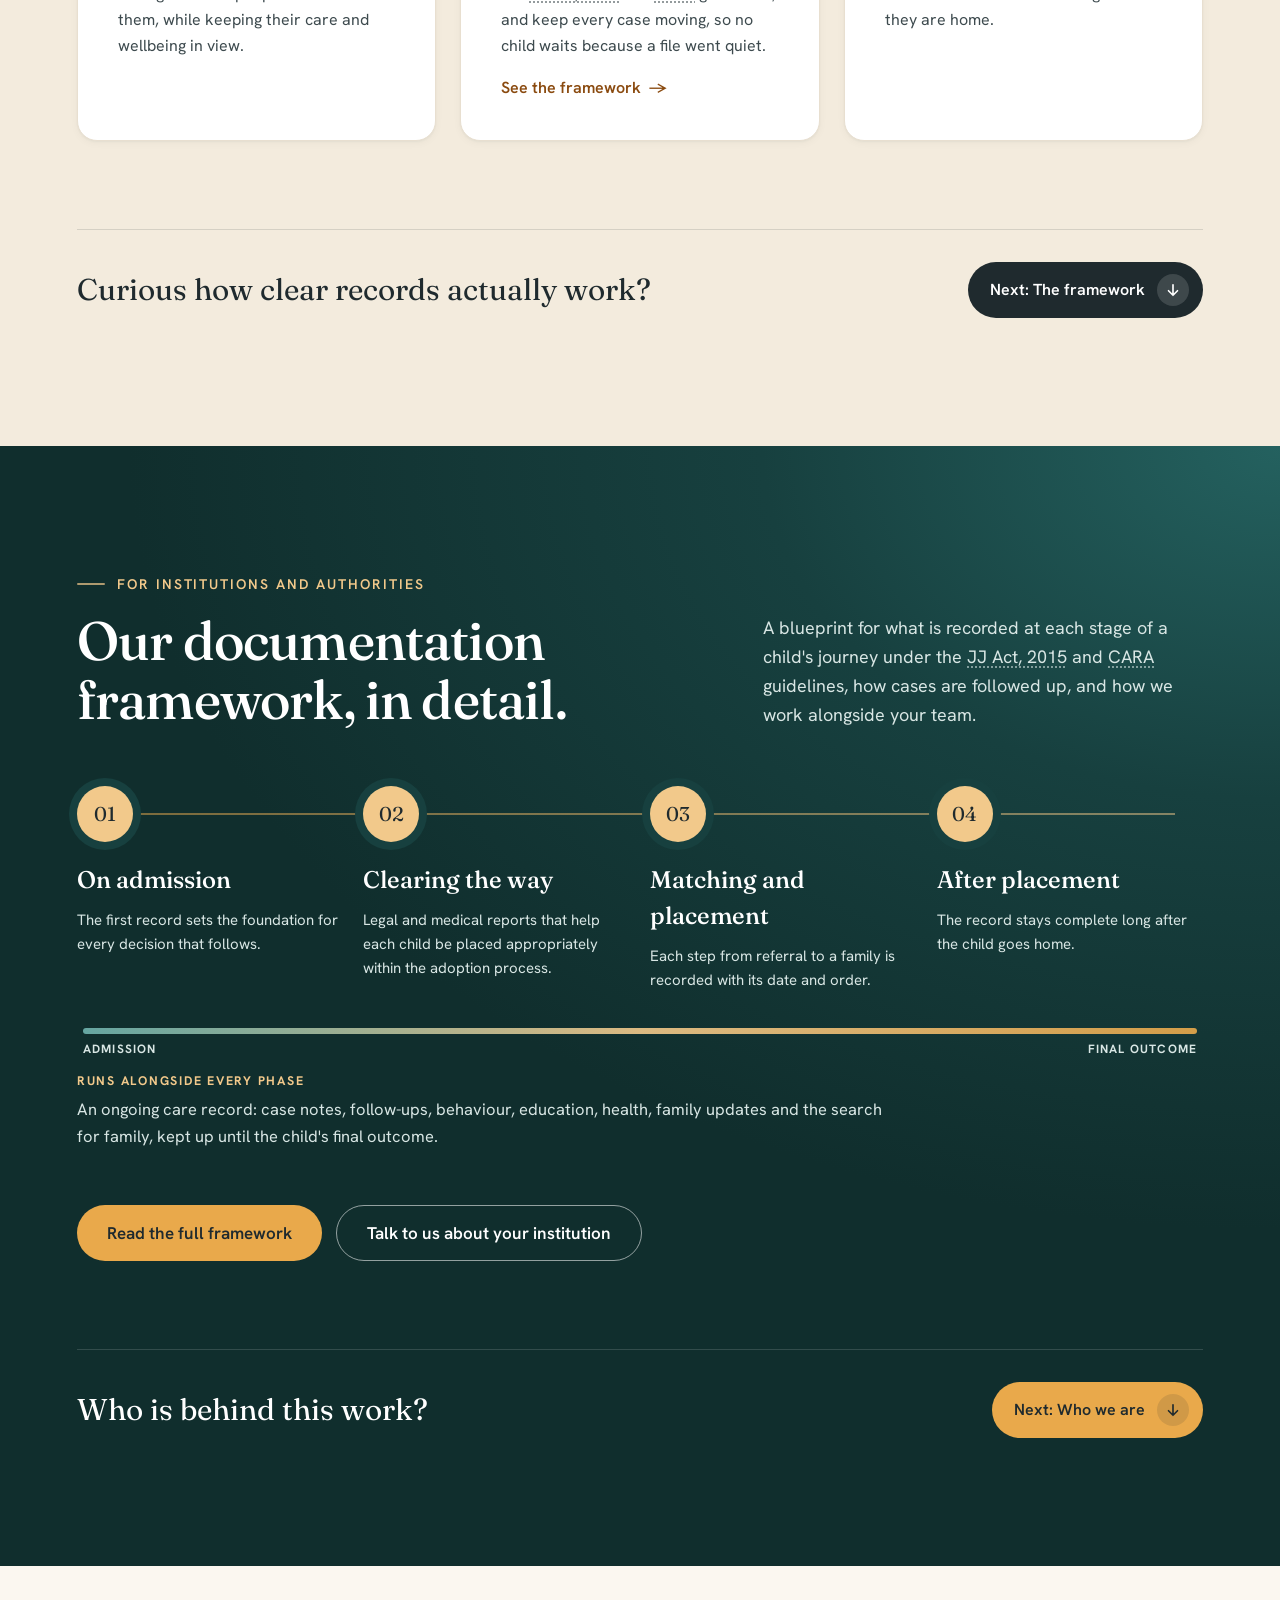
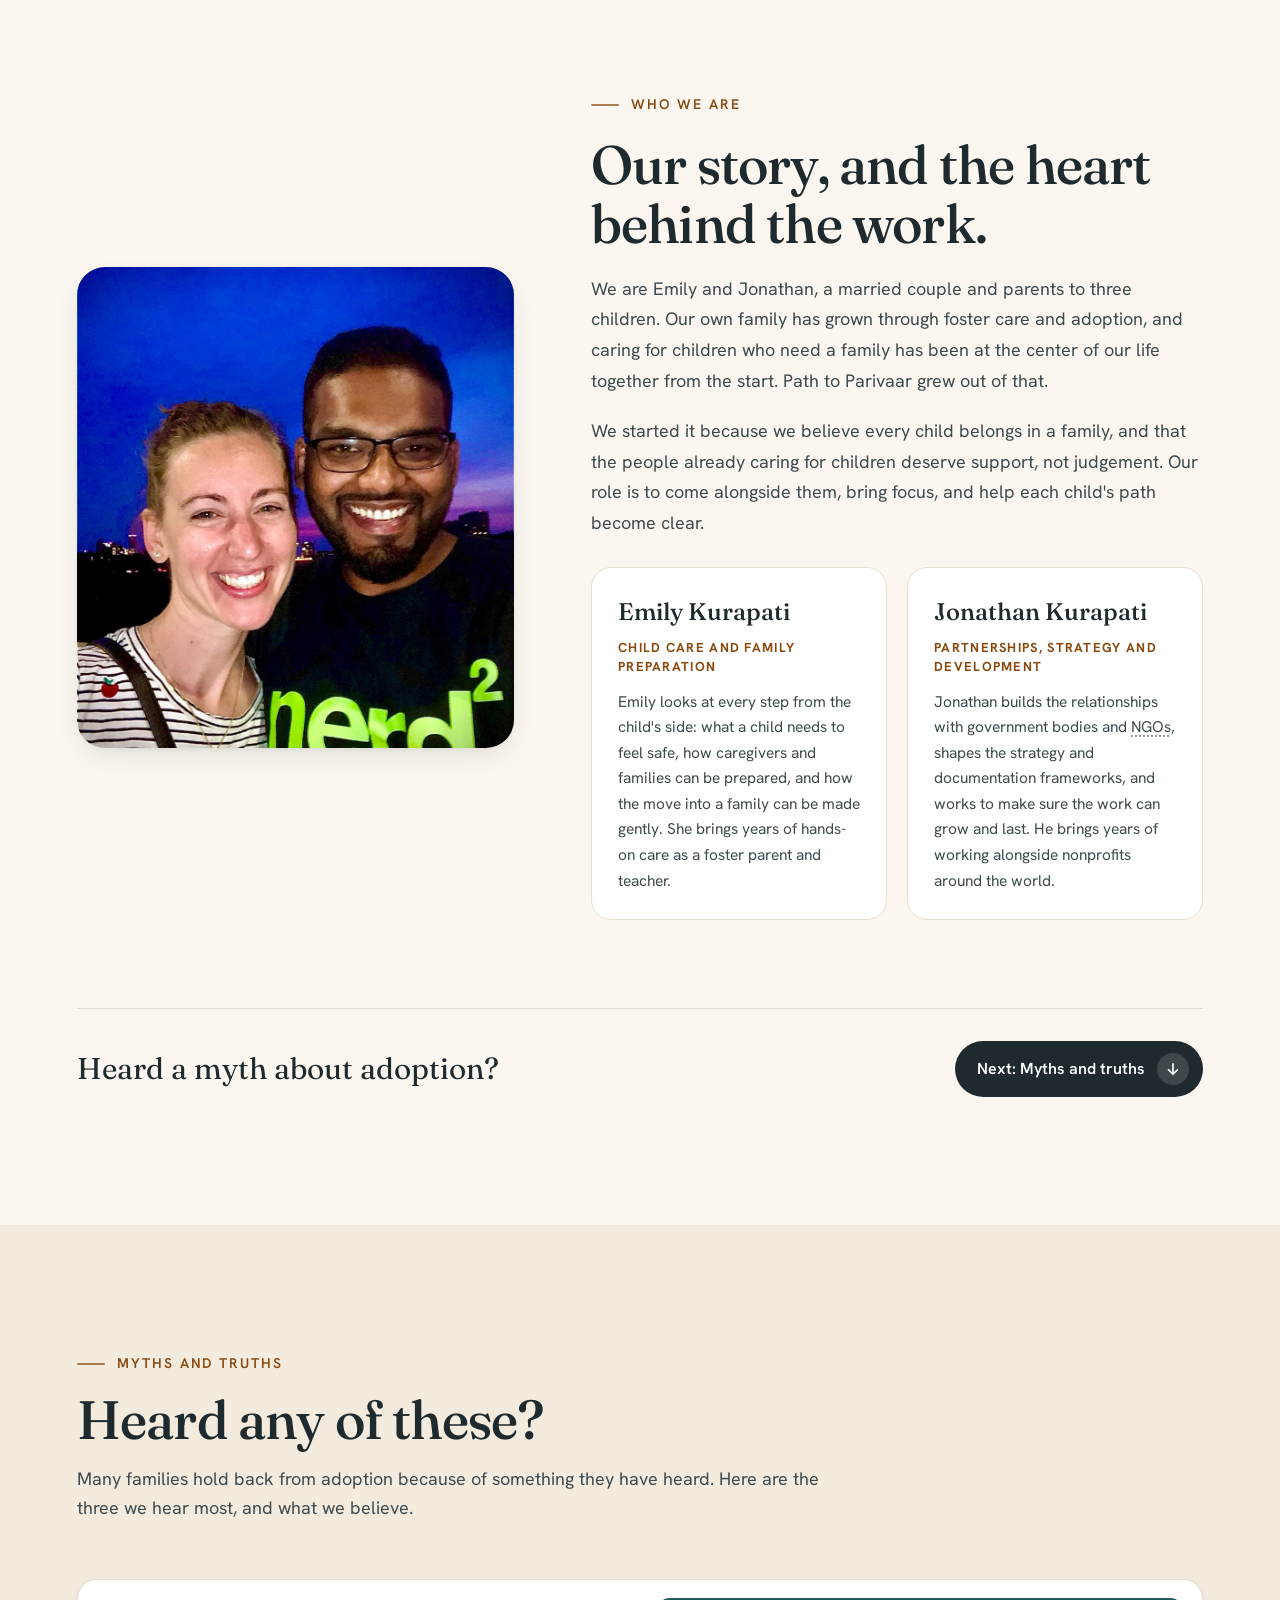
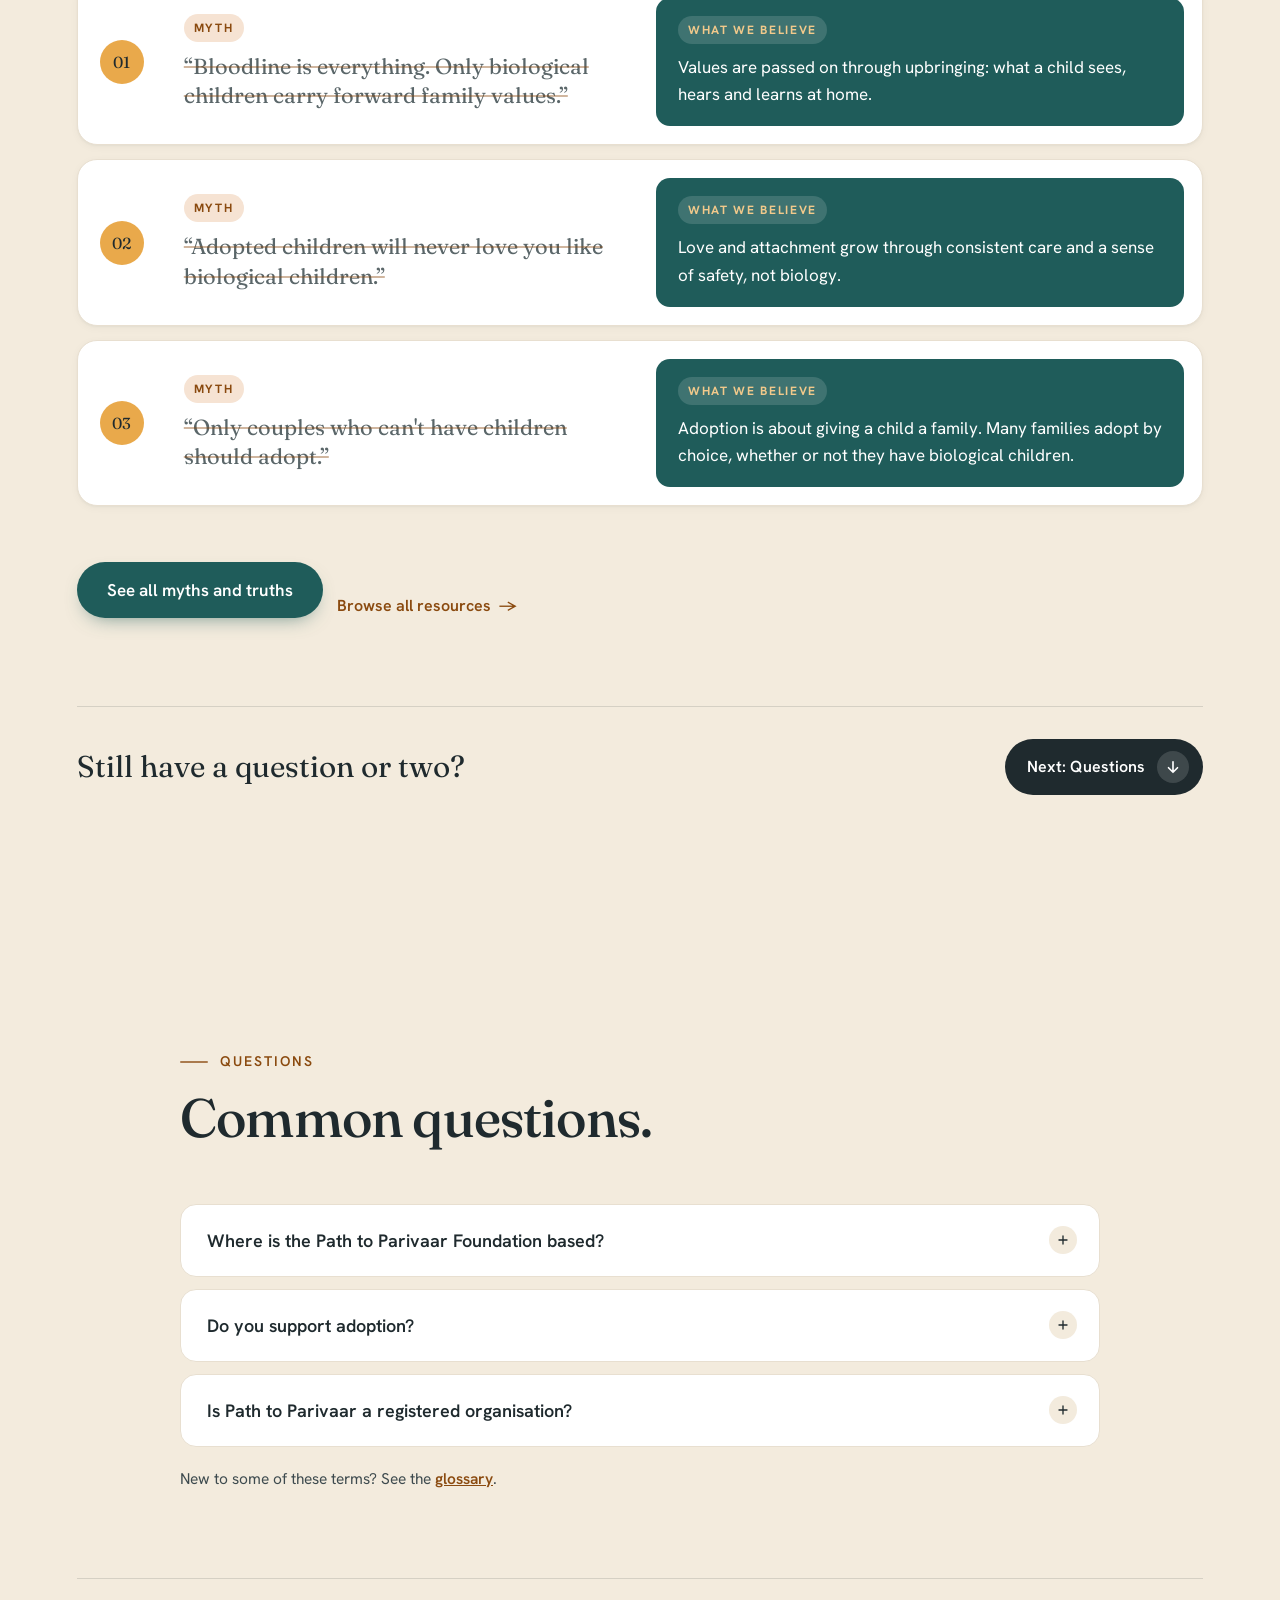
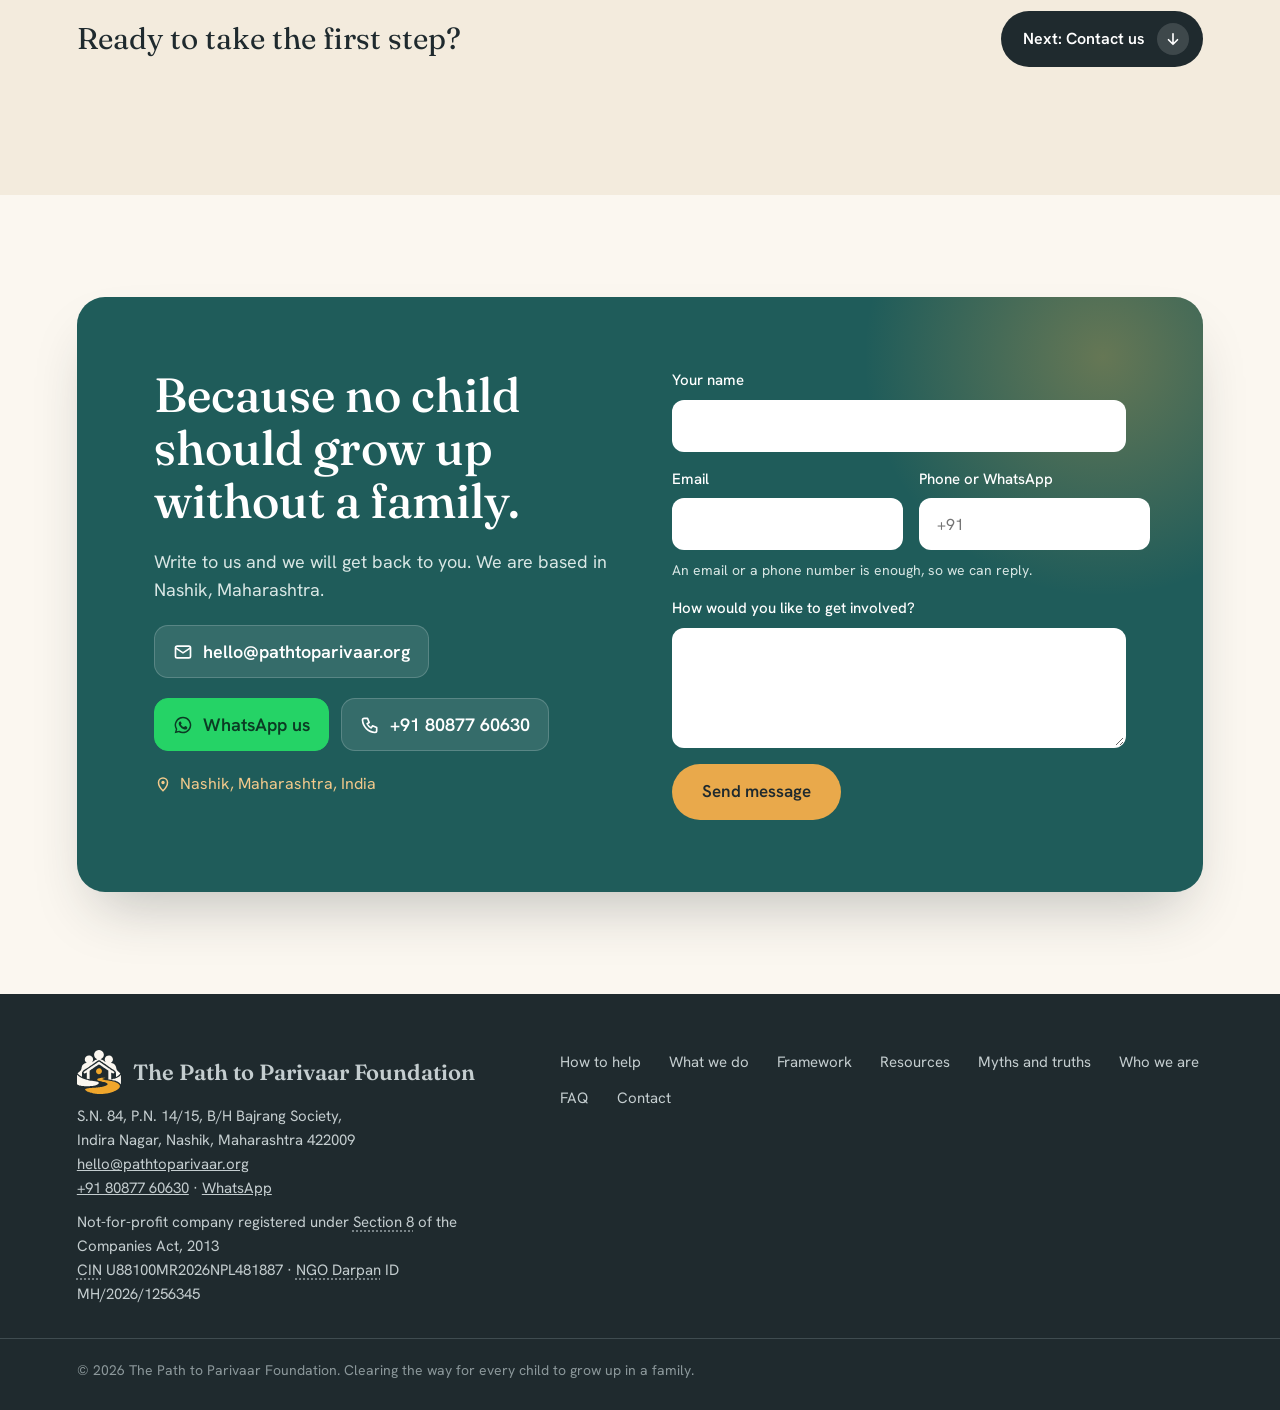
==== commit d9380fe6: "Put PAP registration and helplines first on Resources, add a home page strip, tighten inner page top" ====
--- a/index.html
+++ b/index.html
@@ -311,6 +311,13 @@
         </div>
       </article>
     </div>
+    <div class="pap-strip reveal">
+      <p><b>Ready to adopt?</b> Every adoption in India begins with registering as a prospective adoptive parent (PAP) with CARA. Questions? Call CARA on <a href="tel:18001111311">1800-11-1311</a>.</p>
+      <div class="pap-strip-actions">
+        <a class="btn btn-amber btn-sm" href="https://carings.wcd.gov.in" target="_blank" rel="noopener">Register as a PAP <svg class="btn-ic" viewBox="0 0 24 24" aria-hidden="true"><path d="M14 4h6v6M20 4l-9 9"/><path d="M18 14v5a1 1 0 01-1 1H5a1 1 0 01-1-1V7a1 1 0 011-1h5"/></svg></a>
+        <a class="link-arrow" href="resources.html">More resources <span aria-hidden="true">→</span></a>
+      </div>
+    </div>
     <p class="help-alt reveal">Prefer to talk now? <a href="https://wa.me/918087760630" target="_blank" rel="noopener">WhatsApp us</a> or call <a href="tel:+918087760630">+91 80877 60630</a>.</p>
   </div>
   <div class="next-up reveal">
--- a/assets/css/styles.css
+++ b/assets/css/styles.css
@@ -1383,3 +1383,14 @@
 .section-lead strong { color: var(--ink); font-weight: 600; }
 .doc-grid-2 .doc-cover { background: #EDE6DA; }
 .doc-grid-2 .doc-cover img { object-fit: contain; object-position: center; padding: 14px 14px 44px; }
+
+/* Tighter top on inner pages */
+main.page-inner > section:first-child { padding-top: clamp(28px, 4vw, 52px); }
+.res-sub { margin-top: clamp(48px, 6vw, 72px); }
+.helplines { margin-bottom: 0; }
+.pap-strip { margin-top: 28px; display: flex; flex-wrap: wrap; align-items: center; justify-content: space-between; gap: 16px 28px; padding: 20px 26px; border-radius: var(--radius); background: var(--teal); color: var(--white); }
+.pap-strip p { font-size: 16px; line-height: 1.6; color: var(--teal-soft); max-width: 760px; }
+.pap-strip b { color: var(--white); font-family: var(--serif); font-size: 19px; font-weight: 500; margin-right: 4px; }
+.pap-strip a:not(.btn) { color: var(--gold); font-weight: 600; }
+.pap-strip-actions { display: flex; flex-wrap: wrap; align-items: center; gap: 12px 20px; }
+.pap-strip .link-arrow { margin-top: 0; }
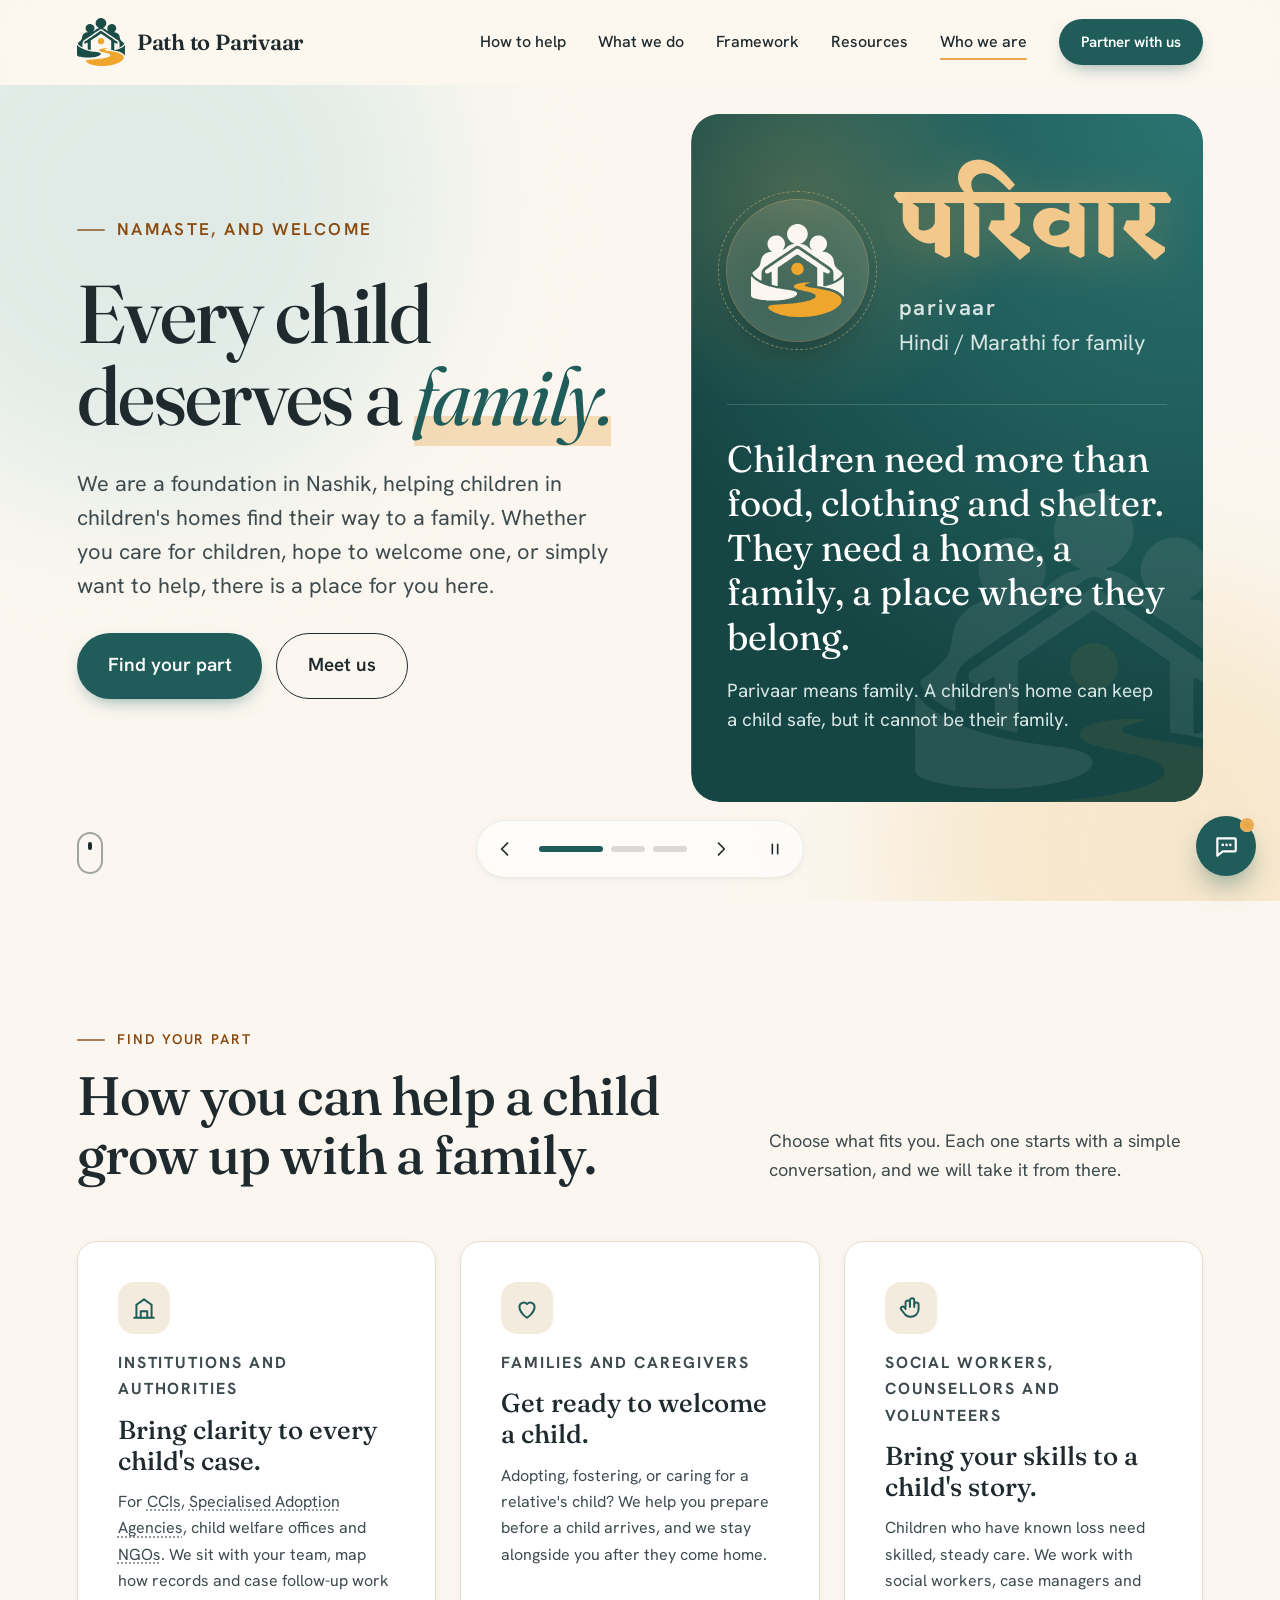
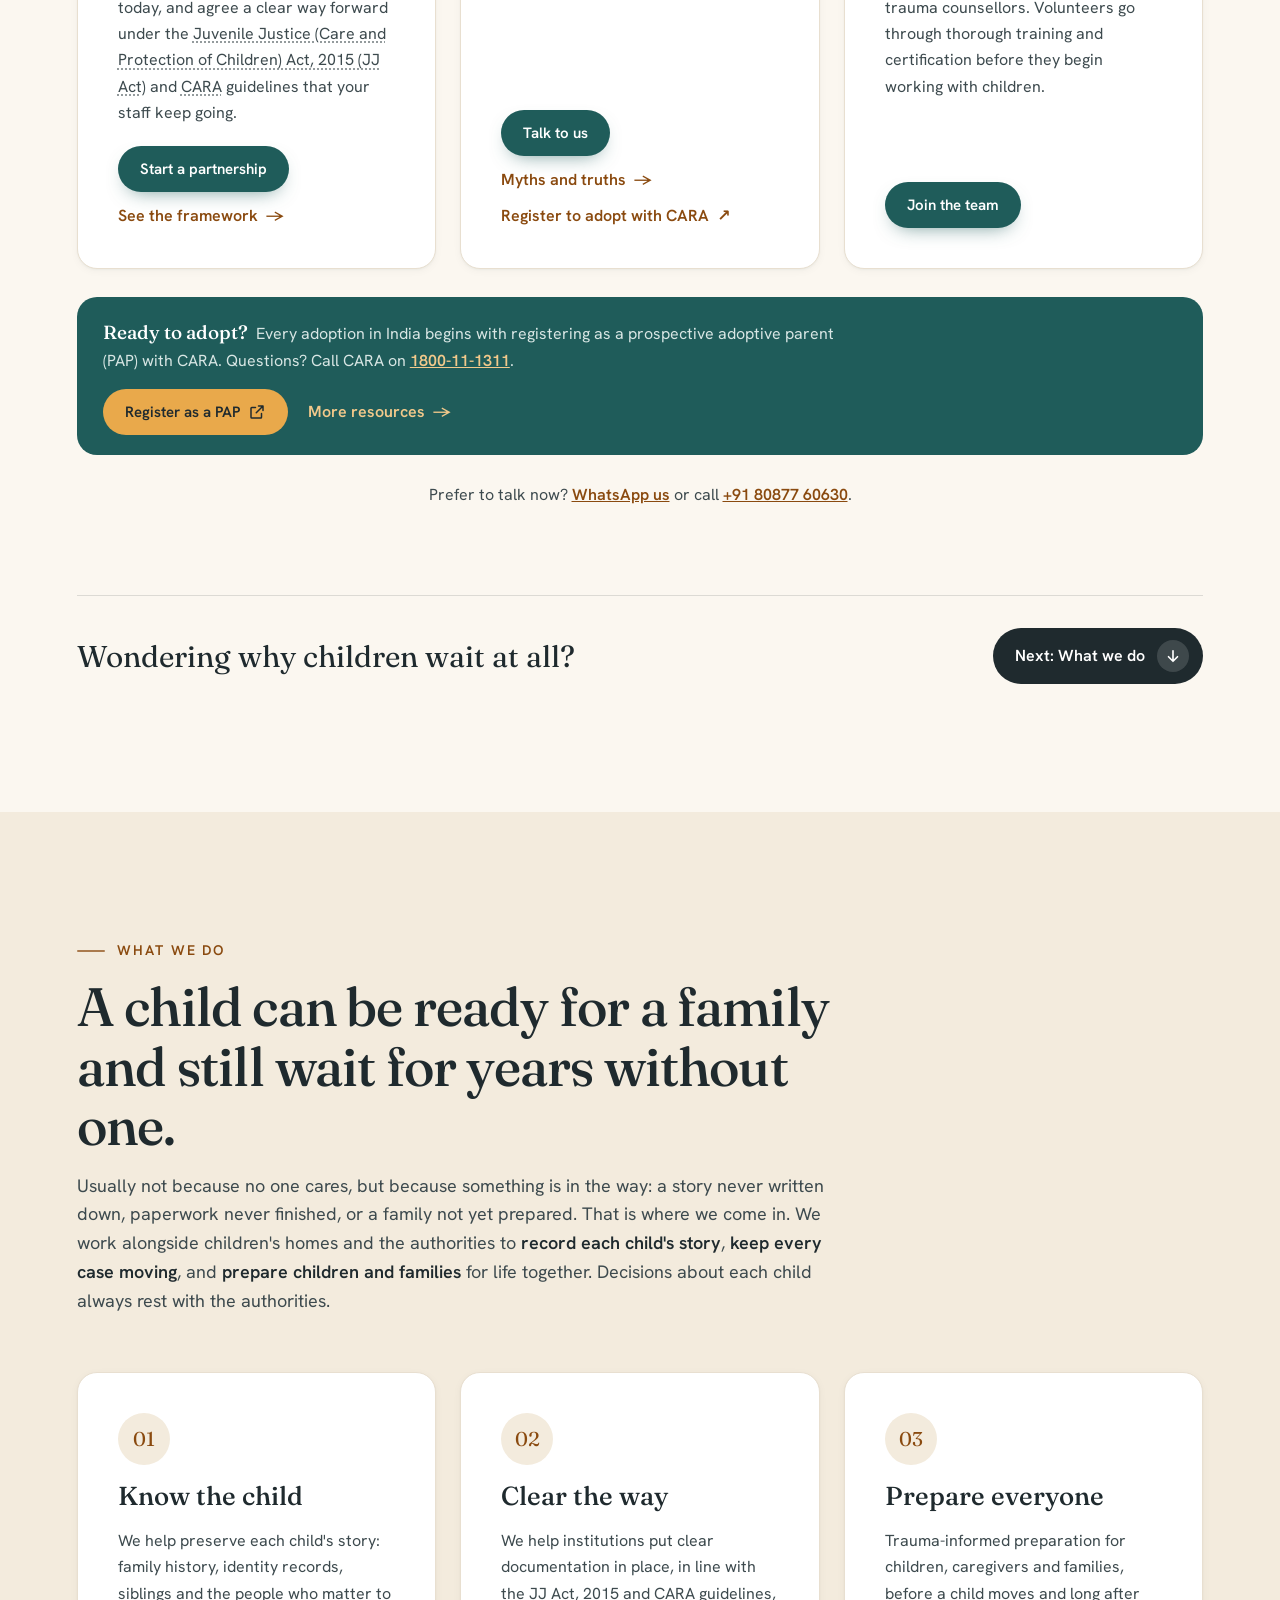
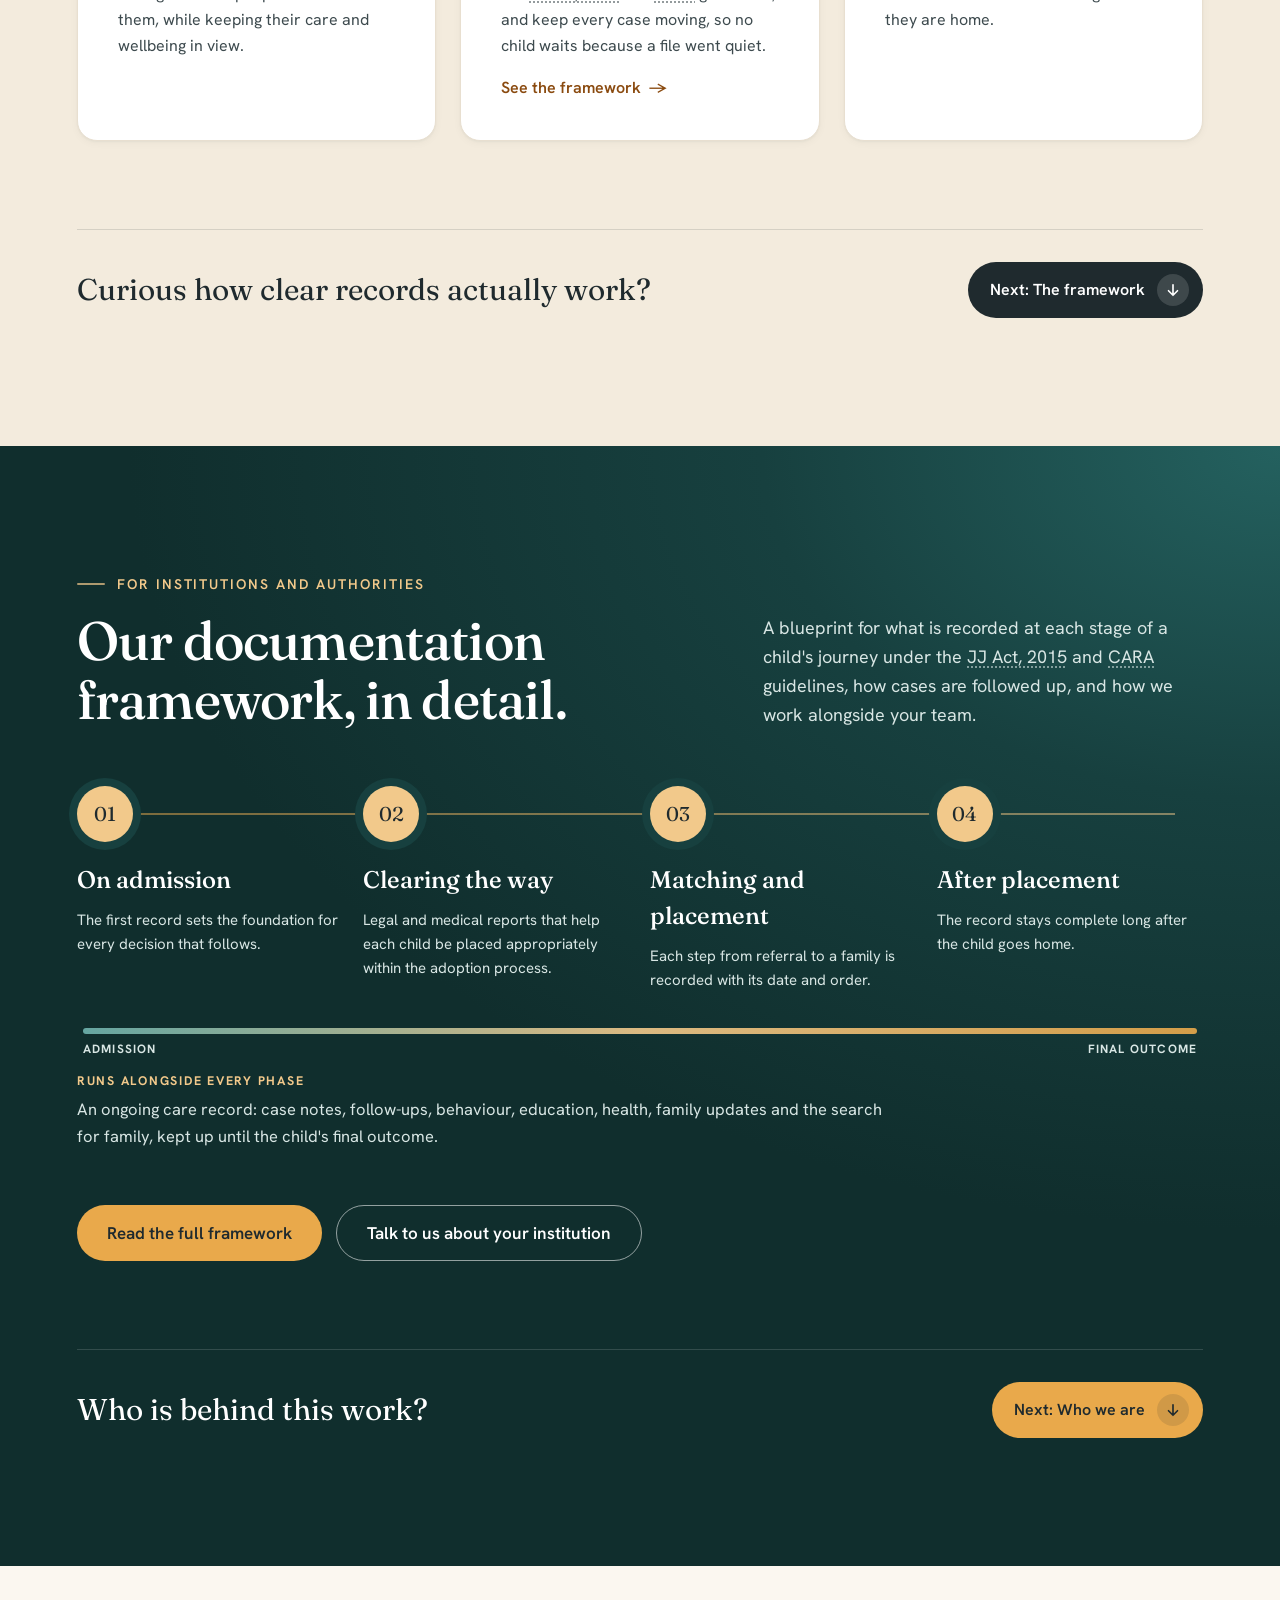
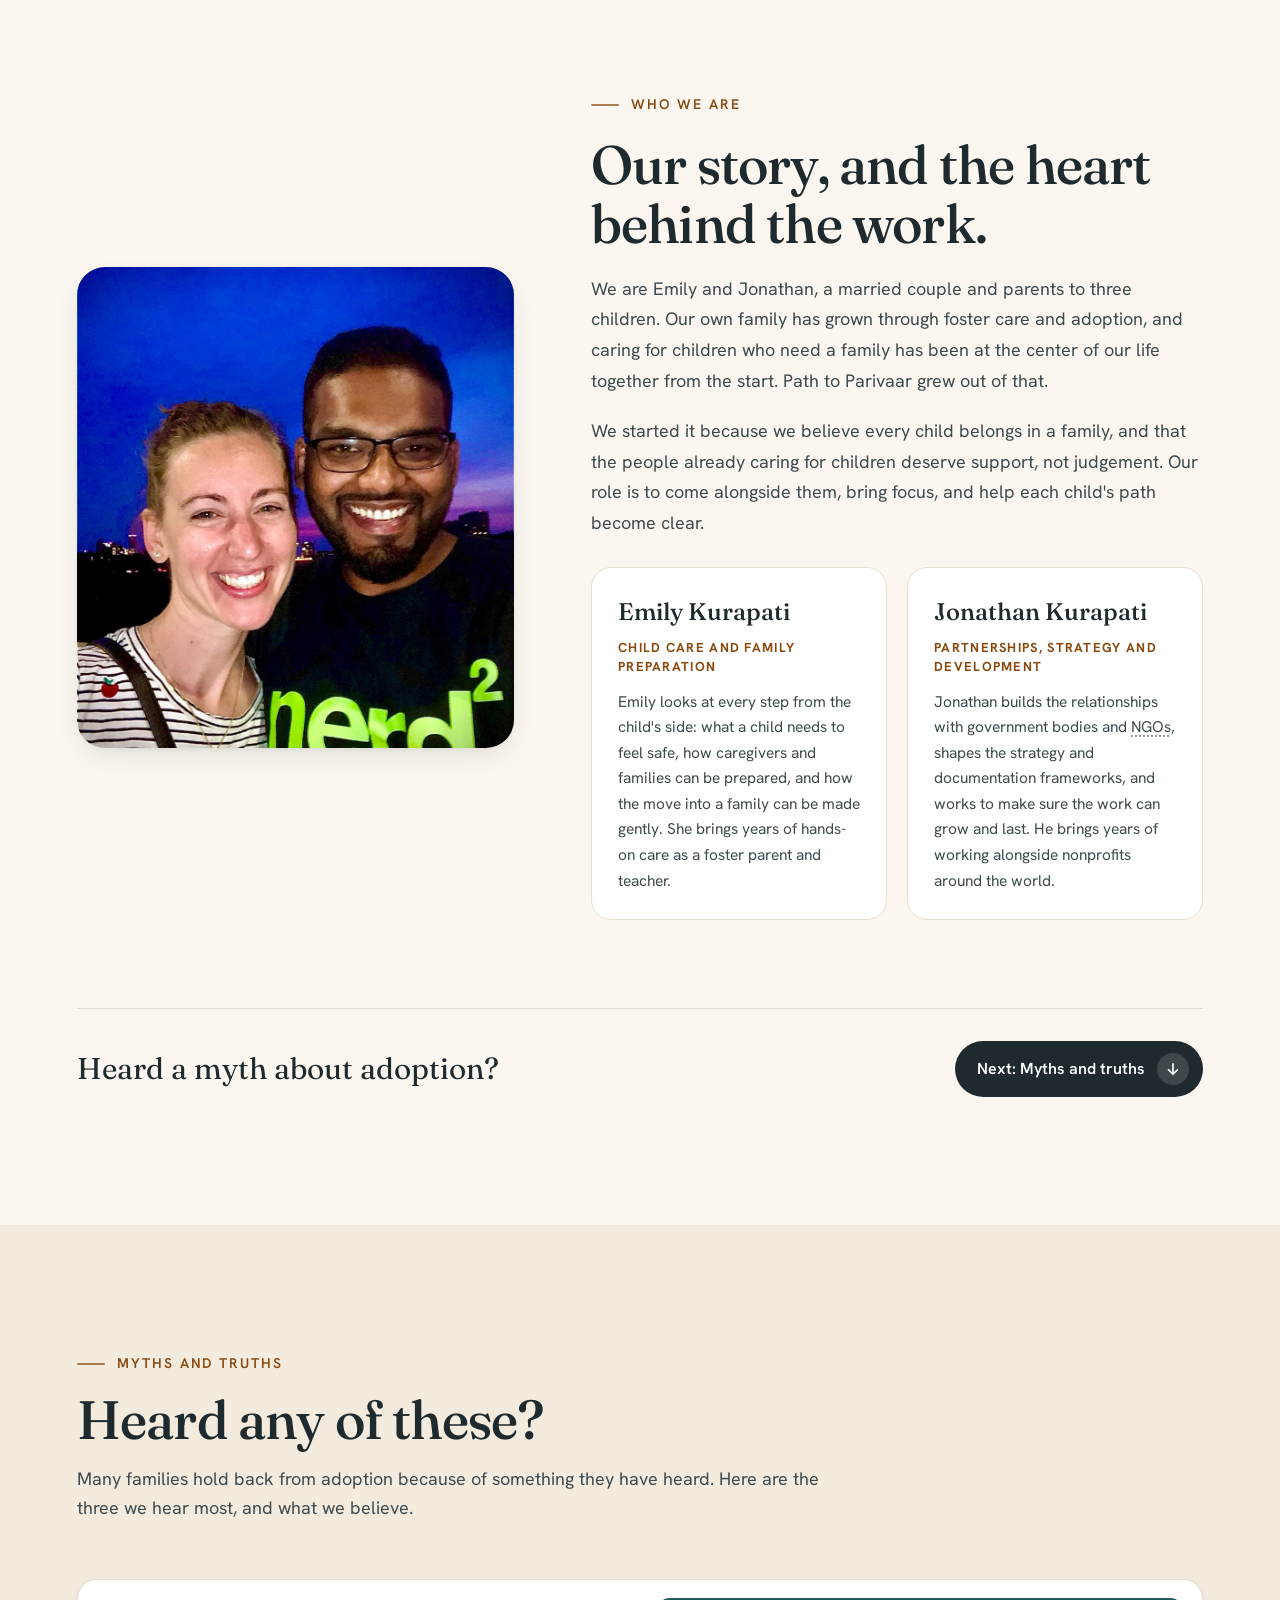
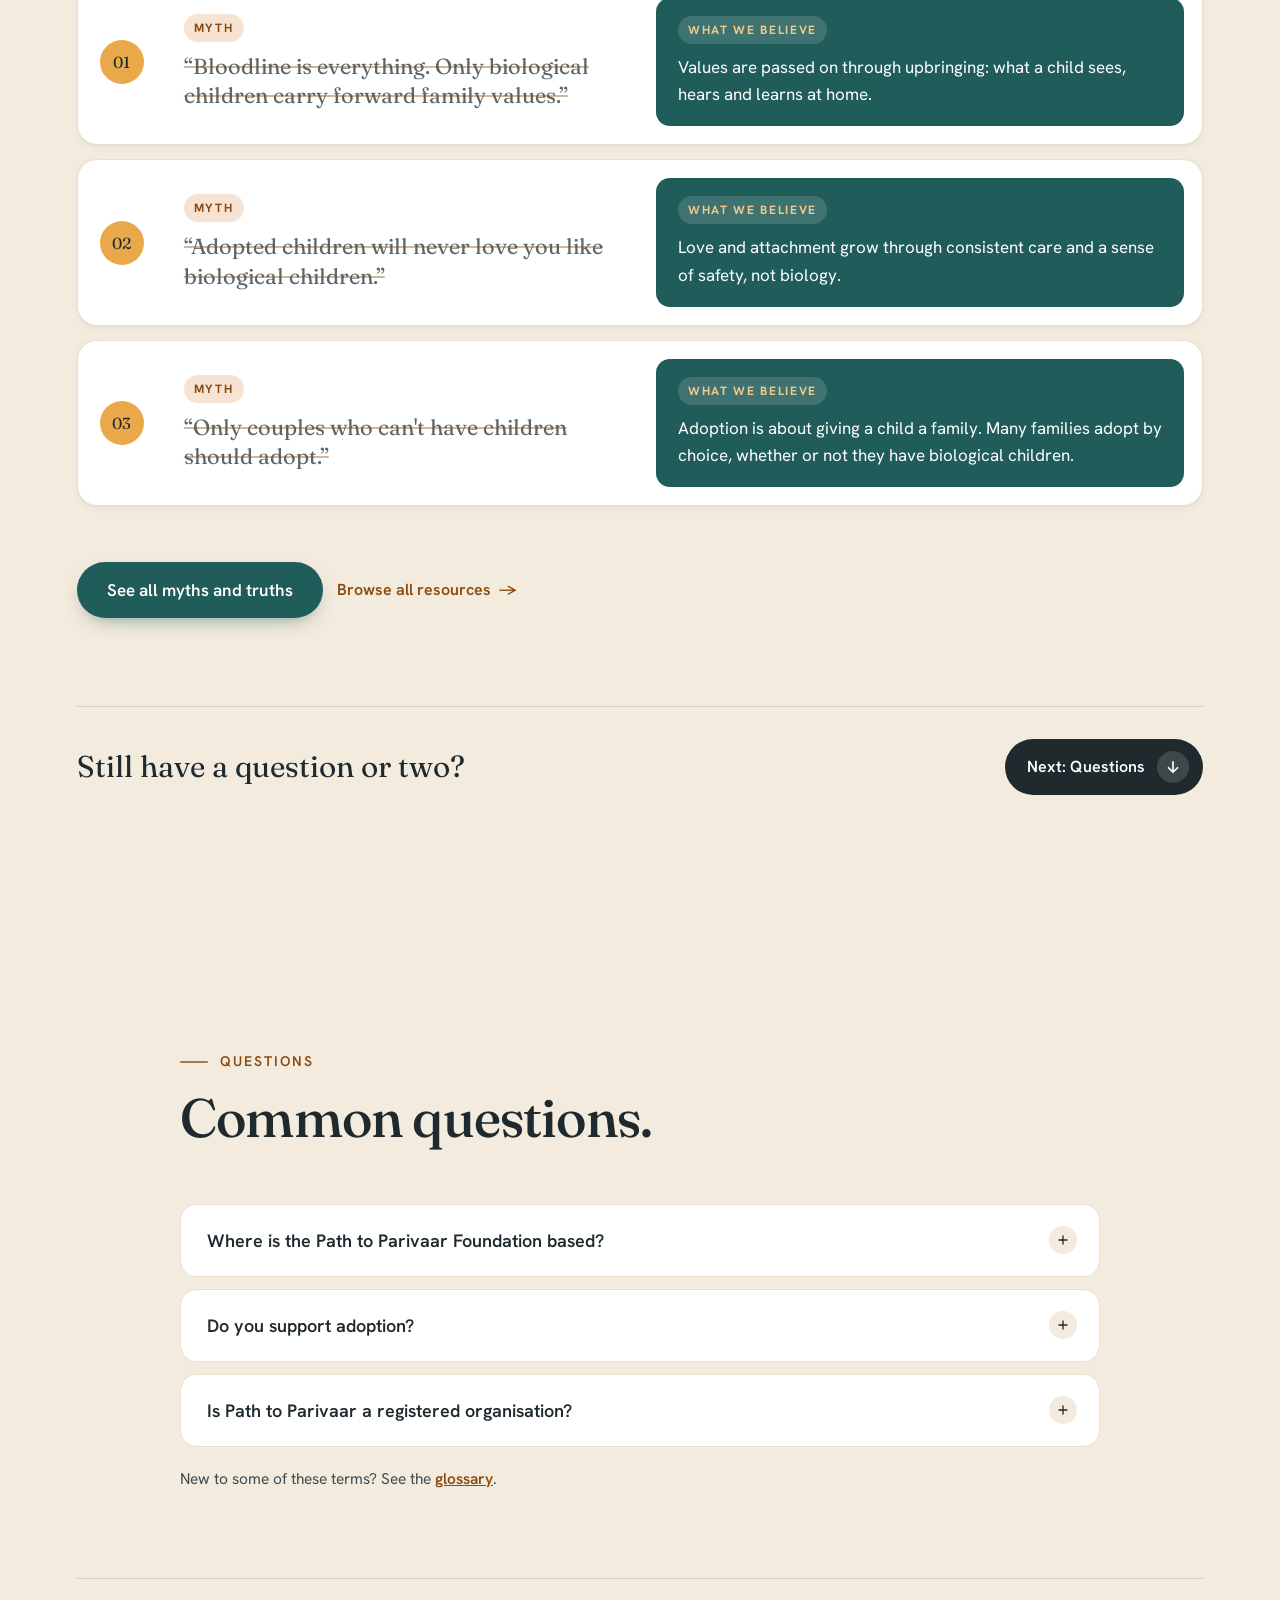
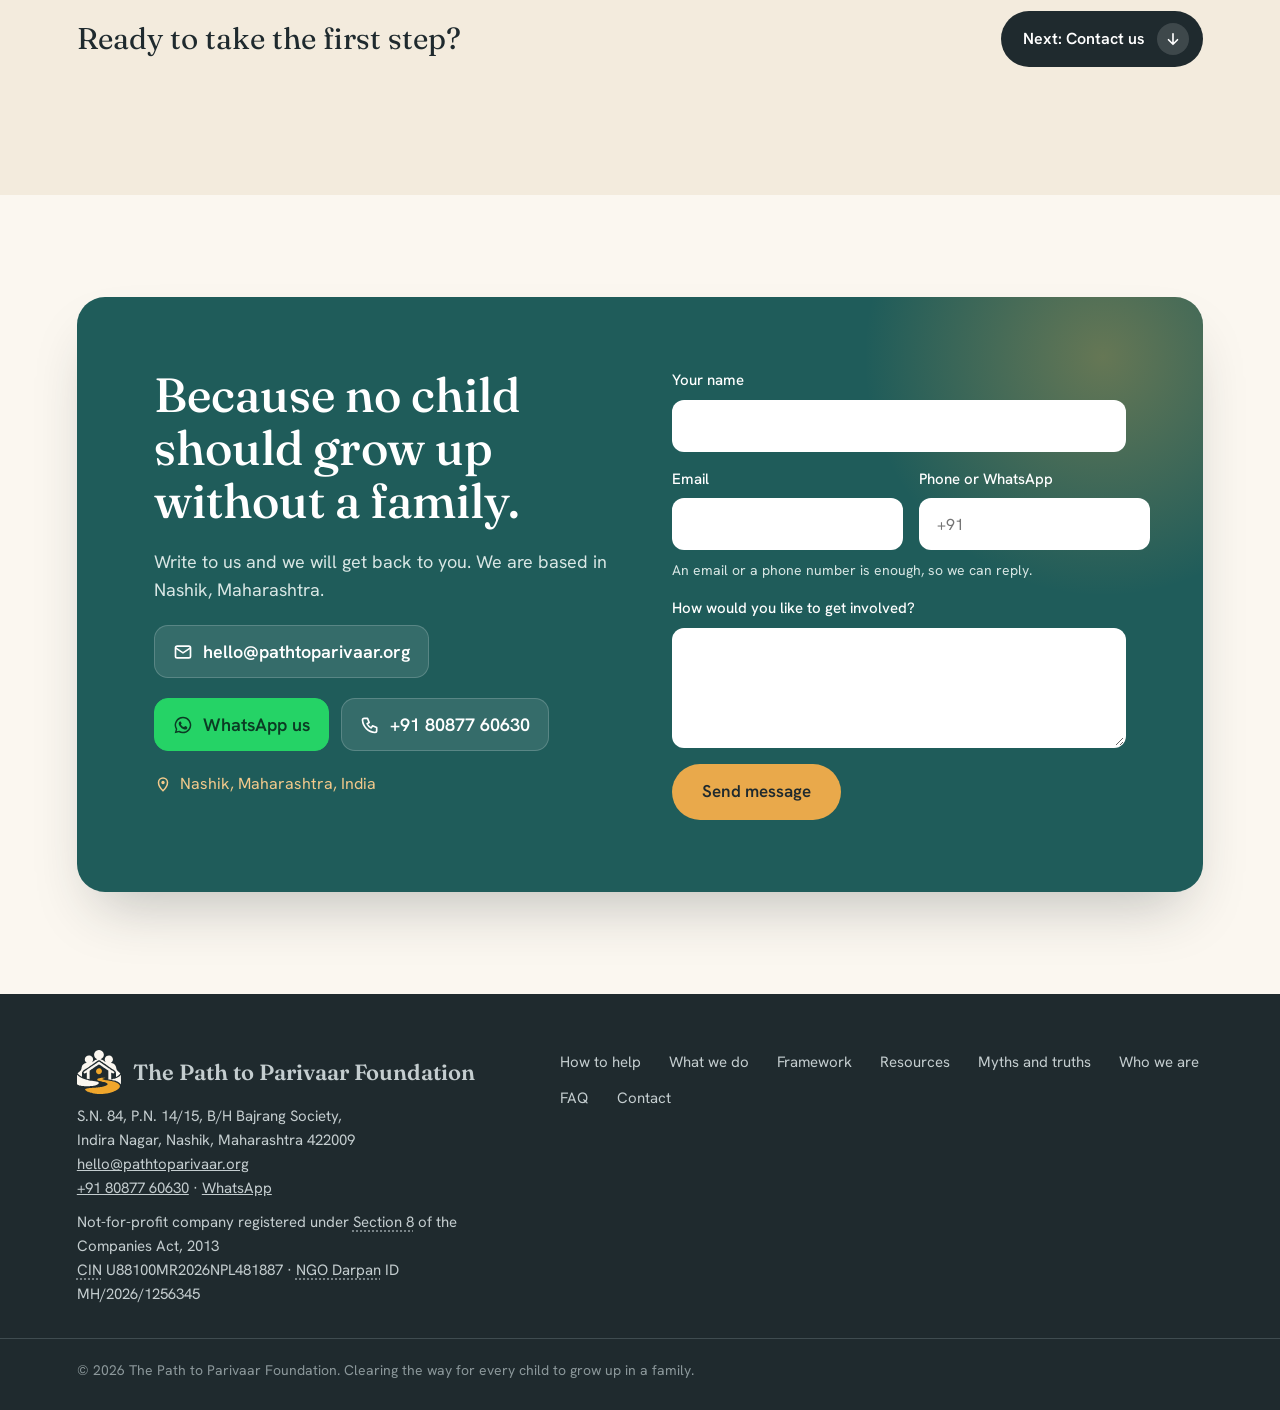
==== commit b5378996: "Show parivaar without syllable dots Co-Authored-By: Claude Opus 5.5 <noreply@anthropic.com> Claude-S" ====
--- a/index.html
+++ b/index.html
@@ -183,7 +183,7 @@
             </div>
             <div class="word-feature">
               <p class="word-deva" lang="hi">परिवार</p>
-              <p class="word-meta"><span>pa · ri · vaar</span><em>Hindi / Marathi for family</em></p>
+              <p class="word-meta"><span>parivaar</span><em>Hindi / Marathi for family</em></p>
             </div>
           </div>
           <div class="visual-body">
--- a/assets/css/styles.css
+++ b/assets/css/styles.css
@@ -1394,3 +1394,5 @@
 .pap-strip a:not(.btn) { color: var(--gold); font-weight: 600; }
 .pap-strip-actions { display: flex; flex-wrap: wrap; align-items: center; gap: 12px 20px; }
 .pap-strip .link-arrow { margin-top: 0; }
+.teaser-actions { align-items: center; }
+.teaser-actions .link-arrow { margin-top: 0; }
